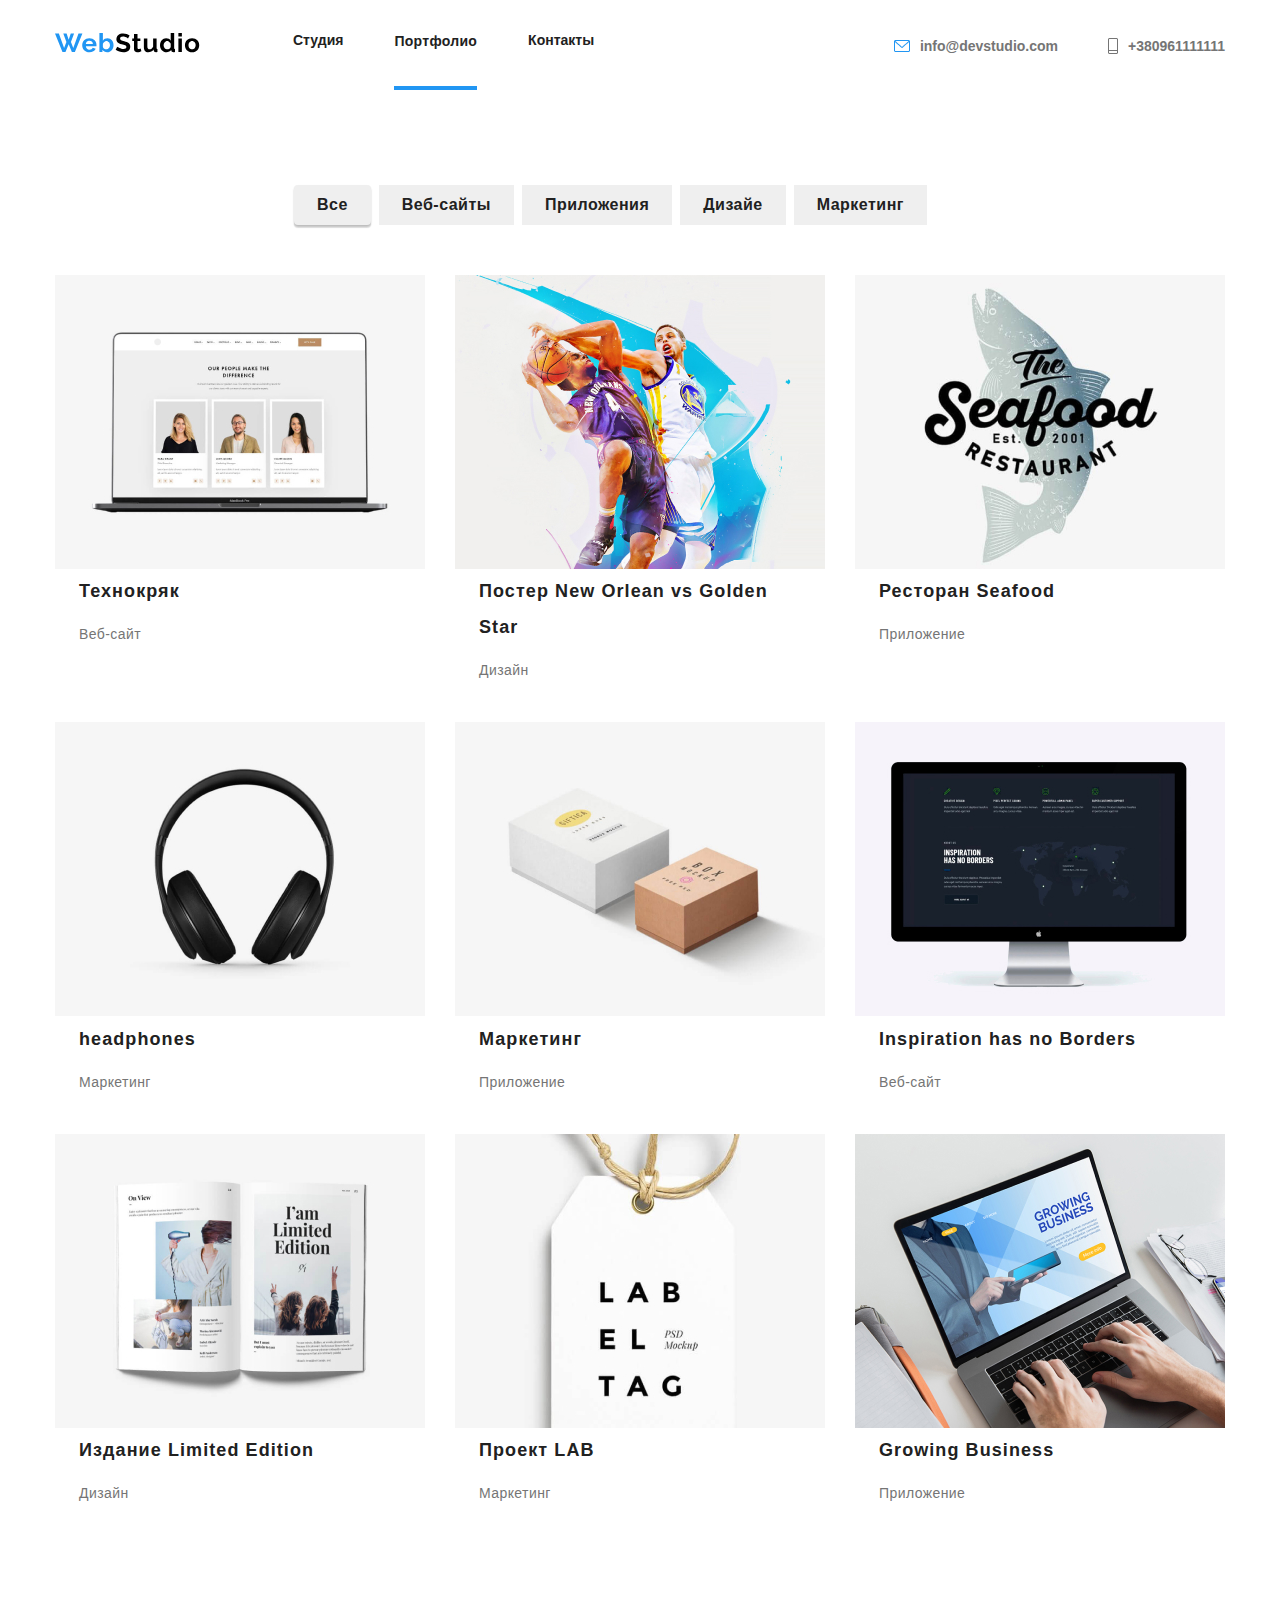
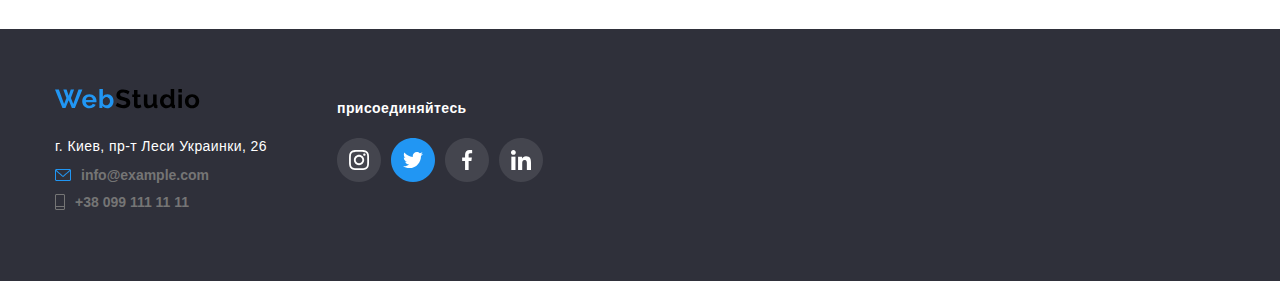
==== portfolio.html @ a7ce59f5 "work-1" ====
<!DOCTYPE html>
<html lang="en">
<head>
    <meta charset="UTF-8">
    <meta name="viewport" content="width=device-width, initial-scale=1.0">
    <title>Document</title>
    <link rel="stylesheet" href="./css/styles.css"/>
    <link rel="stylesheet" href="https://cdnjs.cloudflare.com/ajax/libs/modern-normalize/0.7.0/modern-normalize.min.css">
</head>
<body>
    <!--шапка-2-->
    <header>
        <div class="container  main-div">
        <nav class="nav-header">
            <a href="./index.html" class="logo">
                <img src="./images/logo.svg" alt="логотип" /></a>
            <ul class="site-nav">
                    <li class="iteam-header"><a class="link" href="">Студия</a></li>
                    <li class="iteam-header"><a class="link-active-styles" href="Портфолио">Портфолио</a></li>
                    <li class="iteam-header"><a class="link" href="">Контакты</a></li>
                </ul>
              
          </nav>
                <ul class="auth-nav">
                    <li class="iteam-header"><a class="link-mail" href="mailto:info@devstudio.com">info@devstudio.com</a></li>
                    <li class="iteam-header"><a class="link-tel" href="tel:+380961111111">+380961111111</a></li>
                </ul>  
            </div>  
    </header>
     <main>
         <section class="section-main">
            <div class="container">
             <!--Контент-->
             <ul class="section-auth">

               <li class="button-main"><button class="link-active-button"><a class="all" href="Все">Все</a></button></li>
               <li class="button-main"><button class="button"><a class="all" href="Веб-сайты">Веб-сайты</a></button></li>
               <li class="button-main"><button class="button"><a class="all" href="Приложения">Приложения</a></button></li>
               <li class="button-main"><button class="button"><a class="all" href="Дизайе">Дизайе</a></button></li>
               <li class="button-main"><button class="button"><a class="all" href="Маркетинг">Маркетинг</a></button></li>
                </ul>
            
          
             
             <!--контент2-->
              <ul class="images-conteiner">
                
                    
                    <li class="flex-element">
                        <div>
                     <a href="./images/technocryk.jpg"><img src="./images/technocryk.jpg" width="370" alt="технокряк"/></a>
                                    <h3 class="h-portofolio">Технокряк</h3>
                                <p class="link-title-por">Веб-сайт</p>
                    </div>           
                  </li>
                 

               
                  <li class="flex-element">
                    <div>
                      <a href="./images/sport.jpg"><img src="./images/sport.jpg" width="370" alt="спорт"/></a>
                    </div>
                         <div class="img-port">
                            <h3 class="star">Постер New Orlean vs Golden Star</h3>
                               <p class="link-title-por">Дизайн</p>
                    </div>
                  </li> 
                    
                   
                  <li class="flex-element">
                    <div>          
                      <a href="./images/fish.jpg"><img src="./images/fish.jpg" width="370" alt="рыба"/></a>
                             <h3 class="h-portofolio">Ресторан Seafood</h3>
                             <p class="link-title-por">Приложение</p>
                    </div>        
                   </li>
                   
                     
                    <li class="flex-element">  
                        <div>
                        <a href="./images/headphones.jpg"><img src="./images/headphones.jpg" width="370" alt="наушники"/></a>
                                 <h3 class="h-portofolio">headphones</h3>
                               <p class="link-title-por">Маркетинг</p>
                        </div>       
                    </li> 
                    <li class="flex-element"> 
                        <div>    
                      <a href="./images/box.jpg"><img src="./images/box.jpg" width="370" alt="коробка"/></a> 
                              <h3 class="h-portofolio">Маркетинг</h3>  
                              <p class="link-title-por">Приложение</p>
                              </div>  
                    </li>
                    
                    
                    <li class="flex-element">  
                        <div>        
                       <a href="./images/monitor.jpg"><img src="./images/monitor.jpg"   width="370" alt="монитор"/></a>
                                <h3 class="h-portofolio">Inspiration has no Borders</h3>  
                              <p class="link-title-por">Веб-сайт</p>
                              </div>
                    </li>
                  
                     
                    <li class="flex-element"> 
                        <div>                                
                      <img src="./images/books.jpg"  width="370" alt="книги"/> 
                               <h3 class="h-portofolio">Издание Limited Edition</h3>
                               <p class="link-title-por">Дизайн</p>
                         </div>
                     </li> 
                    
                     <li
                     class="flex-element">
                        <div>
                         <a href="./images/trinket.jpg"><img src="./images/trinket.jpg" width="370" alt="брелок"/></a>
                                    <h3 class="h-portofolio">Проект LAB</h3> 
                                      <p class="link-title-por">Маркетинг</p>
                         </div>
                     </li>
                    
                    
                     <li class="flex-element">
                        <div>
                         <a href="./images/nootbook.jpg"><img src="./images/nootbook.jpg" width="370" alt="ноутбук"/></a>
                                    <h3 class="h-portofolio">Growing Business</h3>
                                    <p class="link-title-por">Приложение</p>
                        </div>
                     </li> 
                  
                        
                       
                    
              </ul>
              </div>
         </section>
     </main>
     <!--конец-->
     <footer class="footer-contentc">
         <div class="container">
                <!-- <div class="addres"> -->
                <div class="fot-conteiner">
                    <div class="addres">
                        <a href="./portfolio.html" class="logotip">
                            <img src="./images/logo.svg" alt="логотип" /></a>
                                  
                         <address>
                             <ul class="footer-way">
                        <li class="ukr"><span class="siti">г. Киев, пр-т Леси Украинки, 26</span></li>
                        <li class="way"><a class="link-mail" href="mailto:info@example.com">info@example.com</a></li>
                        <li class="way"><a  class="link-tel" href="tel:+38-099-111-11-11">+38 099 111 11 11</a></li>
                        </ul>
                         </address>
                    </div>
                     <div class="join-icon">
                       <div><h3 class="join">присоединяйтесь </h3></div>
                        <ul class="fot-ul-icon">
                        <li class="fot-icon">
                            <a class="icon" href="" aria-label="ссылка на instagram">
                           <svg class="fot-svg-icon">
                               <use href="./images/svg/fottr/symbol-defs.svg#iconEllipse-5" ></use>
                           </svg>
                        </a>
                        
                            
                        </li>
                        <li class="fot-icon">
                            <a class="icon" href="" aria-label="ссылка на twitter">
                                <svg class="fot-svg-icon">
                                <use href="./images/svg/fottr/symbol-defs.svg#iconEllipse-8" ></use>
                            </svg>
                            </a>
    
                        </li>
                        <li class="fot-icon">
                            <a class="icon" href="" aria-label="ссылка на facebook">
                            <svg class="fot-svg-icon">
                                <use href="./images/svg/fottr/symbol-defs.svg#iconEllipse-6" ></use>
                            </svg>
                        </a>
                            </li>
                        <li class="fot-icon">
                            <a class="icon" href="" aria-label="ссылка на linkedin">
                                <svg class="fot-svg-icon">
                                    <use href="./images/svg/fottr/symbol-defs.svg#iconEllipse-7" ></use>
                                </svg>
                            </a>
                            </li>
                        </ul>
                    </div>
                </div>
            </div>
     </footer>
    </body>
</html>
---- css/styles.css ----
:root {
   --black:  #212121;
   --active: #2196F3;
   --gray: #757575;
   --white-1: rgba(255, 255, 255, 0.6);
   --white-2: #ffffff;
   --font-family: Roboto,serif;
   --secondary-bg-color:  #2F303A;
   --mainer-bg-color: #E5E5E5;
   --icons-bg-color:#F5F4FA;
}
ul {
    padding-left: 0;
    margin: 0;
} 
h3 {
    margin: 0;
}
body {
    margin: 0;
    color: var(--black);
} 
     /* .section-main {
         background-color: var(--mainer-bg-color)
     }  */
     .container {
        width: 1210px;
        padding-left: 20px;
        padding-right: 20px;
        margin-right: auto;
        margin-left: auto;
    

     } 
     .main-div { 
         display: flex;
         align-items: center;
     }
     .nav-header {
         align-items: center;
         display: flex;
     }
     .section-auth {
         margin-top: 94px;
         margin-bottom: 50px;
        list-style-type: none;
         margin-left: 239px;
         display: flex;
     }
     .section-auth .button-main:not(:last-child) {
        list-style-type: none;
         margin-right: 8px;
     }
     .site-nav { 
        list-style-type: none;
         margin-left: 93px;
        display: flex;
     }
     .site-nav .iteam-header:not(:last-child) {
        list-style-type: none;
        margin-right: 50px;
     }
     .auth-nav {
        list-style-type: none;
        display: flex;
        margin-left: auto;
     }
     .auth-nav .iteam-header+ .iteam-header {
        margin-left: 50px;
     }
     .images-conteiner {
        
        list-style-type: none;
         display: flex;
         flex-wrap: wrap;
         margin-bottom: 114px;
         
     } 
     .flex-element {
        width: calc((100% - 30px * 2) / 3);
        margin-right: 30px;
        margin-bottom: 30px;
        
     }
     .flex-element:nth-child(3n) {
        margin-right: 0;
     }
     .flex-element:nth-last-child(-n+3) {
         margin-bottom: 0;
     }

    
    
     
     .iteam-header .link-tel {
        display: inline-flex; 
        margin-top: 32px;
        margin-bottom: 32px;
        text-decoration: none;
        font-family: Roboto,sans-serif;
        font-style: normal;
        font-weight: 700;
        font-size: 14px;
        line-height: 16px; 
        color: var(--gray) 
     }
     
     .way .link-tel {
        display: inline-flex; 
        text-decoration: none;
        font-family: Roboto,sans-serif;
        font-style: normal;
        font-weight: 700;
        font-size: 14px;
        line-height: 16px; 
        color: var(--gray) 
     }
     .link-tel:hover {
        color: var(--active);
        text-decoration: underline;
     }
     .link-tel::before {
         display: block;
         margin-right: 10px;
         content: "";
         height: 16px;
         width: 10px;
         background-image: url(../images/Vector\ \(3\).png);
         background-size: contain;
         background-repeat: no-repeat;
        background-position: left;
     }


     .iteam-header .link-mail {
        display: inline-flex;
        margin-top: 32px;
        margin-bottom: 32px;
        align-items: center;
        text-decoration: none;
        font-family: Roboto,sans-serif;
        font-style: normal;
        font-weight: 600;
        font-size: 14px;
        line-height: 16px;
        color: var(--gray);
     }
     .way .link-mail {
        display: inline-flex;
        align-items: center;
        text-decoration: none;
        font-family: Roboto,sans-serif;
        font-style: normal;
        font-weight: 600;
        font-size: 14px;
        line-height: 16px;
        color: var(--gray);
     }
     .link-mail:hover {
         color: var(--active);
        text-decoration: underline;
     }
     .link-mail::before {
        display: block;
        margin-right: 10px;
         content: "";
         height: 12px;
         width: 16px;
         background-image: url(../images/mail.png);
         background-size: contain;
         background-repeat: no-repeat;
         background-position: left;
     }
     .iteam-header .link {
         margin-top: 32px;
         margin-bottom: 32px;
     }

     .link {
        display: block; 
        padding-bottom: 11px;
        
         text-decoration: none;
        font-family: Roboto,sans-serif;
        font-style: normal;
        font-weight: 700;
        font-size: 14px;
        line-height: 16px;
        color: var(--black);
     }
     .link-active:hover{
         color: var(--active);
     }
     .list {
         padding: 0;
         margin: 0;
         list-style: none;
     }

     .section-service {
         /* max-width: 1610px;  */
        height: 600px;
        margin-right: auto;
        margin-left: auto;
         text-align: center;
        background-color: var(--secondary-bg-color);
        background-image: linear-gradient(
        to right,
         rgba(47, 48, 58, 0.5),
         rgba(47, 48, 58, 0.4)), url(../images/new_photo.jpg);
          background-repeat: no-repeat;
        background-position: center;
        background-size: cover;
     }  
     .section-biss {
         padding-top: 30px;
     }
     h1 {
         padding-top: 200px;
        text-align: center;
        display: inline-block;
         margin-top: 0;
         margin-bottom: 40px;
         width: 696px;
        font-family: Roboto,sans-serif;
        font-style: normal;
        font-weight: 700;
        font-size: 44px;
        line-height: 1.3;        
        color: var(--white-2);
     }
     .link-active-styles {
        display: inline-block;
        border: 1px solid transparent; 
        border-radius: 6px;
         padding-top: 32px;
         padding-bottom: 11px;
         text-decoration: none;
         text-align: center;
         position: relative;

        font-family: Roboto,sans-serif;
        font-style: normal;
        font-weight: 700;
        font-size: 14px;
        line-height: 16px;
        letter-spacing: 0.02em;

         color: var(--black);
     }
     .link-active-styles:hover {
         text-decoration: underline;
         color: var(--active);
     }
     .link-active-styles::after {
        content: "";
        position: absolute;
        left: 0;
        bottom: -30px;
        width: 100%;
        height: 4px;
        background-color:  var(--active);
    }
     .link-active-service { 
         display: inline-block;        
         padding: 10px 32px;
         text-decoration: none;
         border: 1px solid transparent;
         min-width: 136px;
         width: 200px;

        font-family: Roboto,sans-serif;
        font-style: normal;
        font-weight: 700;
        font-size: 16px;
        line-height: 1.8;

        background: var(--active);
        box-shadow: 0px 4px 4px rgba(0, 0, 0, 0.15);
        border-radius: 4px;
        color: var(--white-2);

     }
     .link-active-service:hover {
         text-decoration: underline;
         color: black;

     }
     .feature-list {
        display: flex;
         flex-wrap: wrap;
        list-style-type: none;
     }
     .feature-list .iteam {
        width: 270px;
        margin-right: 30px;
     }
     .feature-list .iteam:last-child {
         margin: 0;
     }   
     
     .feature-list .link-title {
        width: 270px;
        height: 75px;
        left: 215px;
        top: 800px;
        padding-top: 10px;
        
     }
     .all {
         text-decoration: none;
         color: var(--black);
     }
     .all:hover {
         color: var(--white-2)
     }
     
     .link-active-button {
         display: inline-block;
         padding: 6px 22px;
         border: 1px solid transparent;
         min-width: 73px;

        font-family: Roboto,sans-serif;
        font-style: normal;
        font-weight: 700;
        font-size: 16px;
        line-height: 26px;
        text-align: center;
        color: var(--black);

         letter-spacing: 0.03em;
        
         box-shadow: 0px 3px 1px rgba(0, 0, 0, 0.1), 0px 1px 2px rgba(0, 0, 0, 0.08), 0px 2px 2px rgba(0, 0, 0, 0.12);
         border-radius: 4px;
     }
     .link-active-button:hover {
         background-color: var(--active);
     }
     .button {
         display: inline-block;
         padding: 6px 22px;
         border: 1px solid transparent;

        font-family: Roboto,sans-serif;
        font-style: normal;
        font-weight: 700;

        font-size: 16px;
        line-height: 1.6;
        text-align: center;
        letter-spacing: 0.03em;
        color: var(--black);
     } 
     .button:hover {
        background-color: var(--active);
     }
     .link-title {
         /* margin-bottom: 20px; */
         /* margin-left: 24px; */
         width: 100%;
         height: 19px;
        font-family: Roboto,sans-serif;
        font-style: 400;
        font-weight: 400;
        font-size: 14px;
        line-height: 1.7;
        letter-spacing: 0.03em;
        color: var(--gray);
     }
     .link-title-por {
        width: 100%;
        height: 19px;
        padding-left: 24px;
       font-family: Roboto,sans-serif;
       font-style: 400;
       font-weight: 400;
       font-size: 14px;
       line-height: 1.7;
       letter-spacing: 0.03em;
       color: var(--gray);
     }
     h2 { 
         
         text-align: center;
         margin-top: 94px;
         margin-bottom: 40px;

        font-family: Roboto,sans-serif;
        font-style: 400;
        font-weight: 700;
        font-size: 36px;
        line-height: 42px;
        
        letter-spacing: 0.03em;
         color: var(--black);
     }
     .engaged-section {
        list-style-type: none;
        display: flex;
       
     }
     .iteam-section {
         margin-right: 30px;
        width: calc((100%-30px*2) / 3);
        

     }
     .iteam-section:nth-child(4n) {
        margin-right: 0;
    }
    .team-section {
        flex-wrap: wrap;
        list-style-type: none;
        display: flex;
        
    }
    .img-team {
      
        width: calc((100%-60) / 4);
    }
    .img-team-item {
        background: #FFFFFF;

        width: 270px;
        height: 428px;
        box-shadow: 0px 1px 3px rgba(0, 0, 0, 0.12), 0px 1px 1px rgba(0, 0, 0, 0.14), 0px 2px 1px rgba(0, 0, 0, 0.2);
        border-radius: 0px 0px 4px 4px;
    }
   
    .iteam-section .img-team:not(:last-child) {
        margin-right: 0;
    }

     .iteam {
         padding-top: 50px;
         padding-bottom: 94px;
     }
    .iteam-ul {
        
        list-style-type: none;
        display: flex;
    }
    .itram-li:not(:last-child) {
        margin-right: 30px;
    }
    .iteam-icon {
        margin-top: 94px;
        margin-bottom: 30px;
        display: flex;
        justify-content: center;
        align-items: center;  
        width: 270px;
        height: 120px; 
        background: var(--icons-bg-color);
        border-radius: 4px; 
    }
    .svg-iteam {
        width: 65px;
        height: 70px;
    }
    
    .link-title-desinger {
       
       margin-top: 30px;
       margin-left: 68px;
       margin-right: 68px;
        margin-bottom: 10px;

        font-family: Roboto,sans-serif;
        font-style: normal;
        font-weight: 500;
        font-size: 16px;
        line-height: 19px;
       
        letter-spacing: 0.03em;
        color: var(--black);
    }
    .link-title-product {
        width: 151px;
        height: 19px;
 
          
          margin-top: 30px;
          margin-left: 60px;
          margin-right: 59px;
          

        font-family: Roboto,sans-serif;
        font-style: normal;
        font-weight: 700;
        font-size: 16px;
        line-height: 19px;
        text-align: center;
        color: var(--black)
    }
    .link-title-marketing {
        width: 137px;
         height: 19px;
         left: 882px;
         top: 1925px;
         margin-top: 30px;
         margin-left: 66px;
          margin-right: 67px;
          margin-bottom: 10px;
        font-family: Roboto,sans-serif;
        font-style: normal;
        font-weight: 500;
        font-size: 16px;
        line-height: 19px;
        text-align: center;
        letter-spacing: 0.03em;
        color: var(--black);
    }
    .link-title-developer {
        width: 109px;
       height: 19px;
        left: 596px;
         top: 1925px;
         margin-top: 30px;
         margin-left: 81px;
          margin-right: 80px;
          margin-bottom: 10px;
        font-family: Roboto,sans-serif;
        font-style: normal;
        font-weight: 500;
        font-size: 16px;
        line-height: 19px;
        text-align: center;
        letter-spacing: 0.03em;
        color: var(--black);
    }
   h3 { 
    width: 322px;
    font-family: Roboto,sans-serif;
    font-weight: 700;;
    font-size: 18px;
    line-height: 2;
    letter-spacing: 0.06em;
    color: var(--black);
   }
   .h-portofolio {
    width: 322px;
    padding-left: 24px;
    font-family: Roboto,sans-serif;
    font-weight: 700;;
    font-size: 18px;
    line-height: 2;
    letter-spacing: 0.06em;
    color: var(--black);

   }
   .star {
    width: 322px;
    padding-left: 24px;
   
    font-family: Roboto,sans-serif;
    font-style: normal;
    font-weight: 700;
    font-size: 18px;
    line-height: 36px;
    letter-spacing: 0.06em;
   }
   .img-port {
    background: #FFFFFF;

    border-radius: 0px 0px 4px 4px;

   }
   .img-team .link-title-mark {
       margin-left: 97px;
       margin-right: 97px;
     
       color: var(--gray);

   }
   .img-team .link-title-fron {
       margin-left: 62px;
       margin-right: 61px;
      
       width: 147px;
       height: 19px;
       
       color: var(--gray);
   }
   .team-ul {
    margin-left: 32px;
   margin-bottom: 30px;
       display: flex;
       list-style-type: none;

   }
   .team-li:not(:last-child) {
       margin-right: 10px;

   }
   .team-social {
    display: flex;
    justify-content: center;
    align-items: center;
    border: none;
    width: 44px;
    height: 44px;
    border-radius: 50%;
    
    color: var(--gray);
   }
   .team-social:hover {
       background-color: var(--active);
   }
   .svg-social {
       width: 20px;
       height: 20px;
       fill: currentColor;
   }
   .svg-social:hover {
     fill: var(--white-2);
       
   }
  
   .link-title-des {
    margin-left: 70px;
    margin-right: 70px;
    width: 130px;
   height: 19px;
   left: 285px;
   top: 1954px;
   color: var(--gray);
   }.link-title-ui {
    margin-left: 92px;
    margin-right: 91px;
   
    width: 87px;

    color: var(--gray);

   }
   .clients {
    font-family: Roboto,sans-serif;
    font-style: 400;
    font-weight: 700;
    font-size: 36px;
    line-height: 1.1px;
    text-align: center;
    letter-spacing: 0.03em;
   }
   .ul-icon {
       display: flex;
       list-style-type: none;
   }

   .company-iteam-icon {  
    margin-bottom: 94px;
    margin-top: 50px;

   }
    .company-iteam-icon:not(:last-child){
        margin-right: 30px;
    }

   .icon-company {
    display: flex;
    justify-content: center;
    align-items: center;
    width: 170px;
    height: 90px;
    border: 1px solid #AFB1B8;
    border-radius: 4px;
    background-color: var(--white-2); 

   }
   .svg-icon {
       width: 44px;
       height: 49px;
   }
   .icon-company-active {
    display: flex;
    justify-content: center;
    align-items: center;
    width: 170px;
    height: 90px;
    border: 1px solid var(--active);
    border-radius: 4px;
    background-color: var(--white-2); 

   }
   .icon-company-active:hover {
      fill: var(--mainer-bg-color);
   } 
   .svg-icon-active {
       width: 80px;
       height: 42px;

   }

   .section-contentc { 
       padding-top: 94px;
       padding-bottom: 94px;
       background-color:  #F5F4FA;
   }
   .footer-contentc {

        height: 252px;  
       background-color: var(--secondary-bg-color)
   }
   .fot-conteiner {
       display: flex;
       

   }
   .addres {
       margin-top: 60px;
   }
   .logotip {
       display: inline-block;
   }
   .footer-way {
    list-style-type: none;  
   }
   .way {
       padding-top: 9px;
   }
   .join-icon {
    display: inline-flex;
    flex-direction: column;
    margin-left: 70px;
    margin-top: 70px;
   
   }
   .join {
      
         display: inline-block; 
        
        font-family: Roboto,sans-serif;
        font-style: normal;
        font-weight: 700;
        font-size: 14px;
        line-height: 1.1;
        letter-spacing: 0.03em; 
       color: var(--white-2);
   }
   .fot-ul-icon {
    list-style-type: none;
       display: flex;
       margin-top: 20px;
   }
   .fot-icon:not(:last-child) {
       margin-right: 10px;
   }
   .icon { 
    justify-content: center;
    align-items: center;

   }

   .fot-svg-icon {
    width: 44px;
    height: 44px;
   
   }
     
    /* .fot-svg svg {
       width: 44px;
       height: 44px;
       fill:  var(--white-2);

   }  */

   .siti {
    font-family: Roboto,sans-serif;
    font-style: normal;
    font-weight: 700px;
    font-size: 14px;
    line-height: 24px;
   
    
    letter-spacing: 0.03em;
       display: inline-block;
      padding-top: 20px;
       color: var(--white-2);
   }
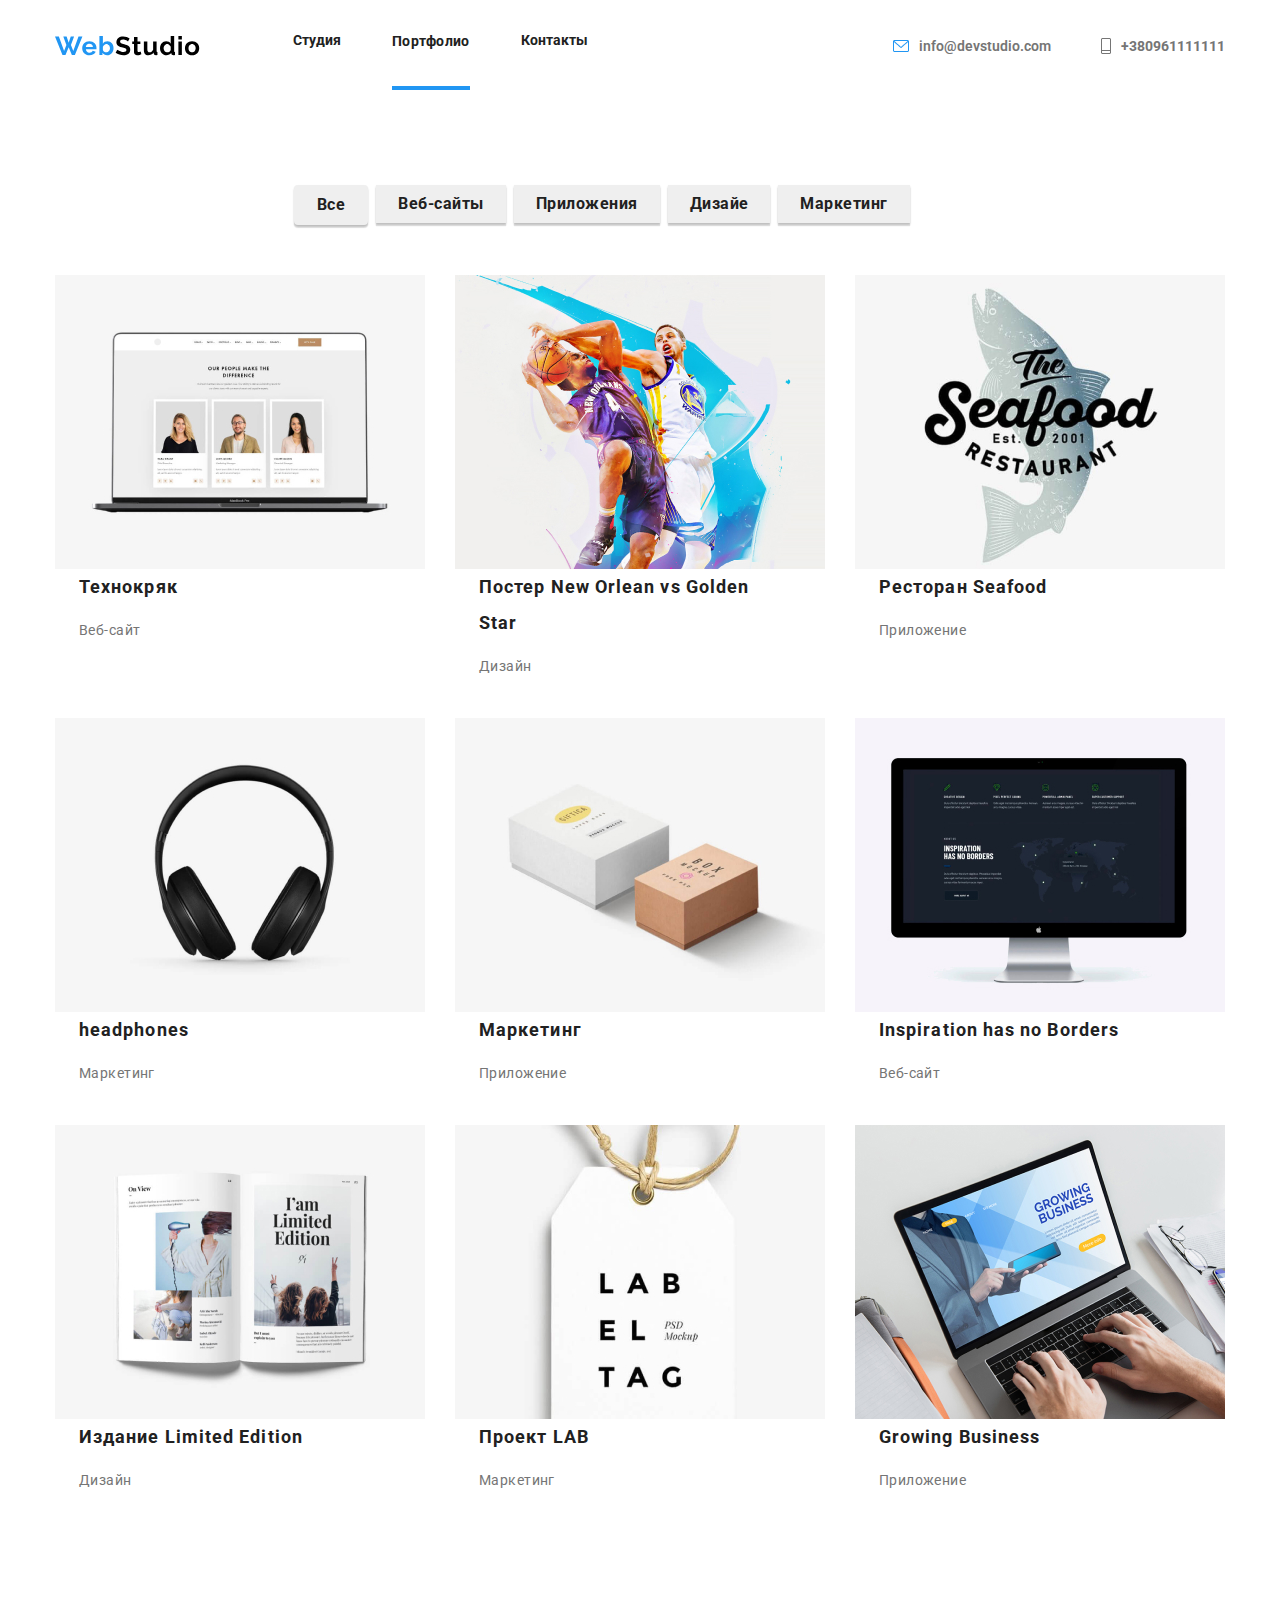
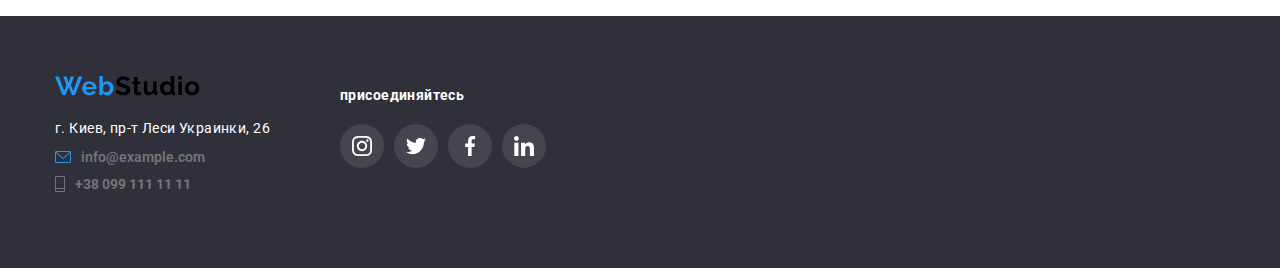
==== commit 2279327a: "WorksH" ====
--- a/portfolio.html
+++ b/portfolio.html
@@ -4,6 +4,10 @@
     <meta charset="UTF-8">
     <meta name="viewport" content="width=device-width, initial-scale=1.0">
     <title>Document</title>
+    <link
+      href="https://fonts.googleapis.com/css2?family=Raleway:wght@700&family=Roboto:wght@400;500;700;900&display=fallback"
+      rel="stylesheet"
+    />
     <link rel="stylesheet" href="./css/styles.css"/>
     <link rel="stylesheet" href="https://cdnjs.cloudflare.com/ajax/libs/modern-normalize/0.7.0/modern-normalize.min.css">
 </head>
@@ -153,11 +157,11 @@
                     </div>
                      <div class="join-icon">
                        <div><h3 class="join">присоединяйтесь </h3></div>
-                        <ul class="fot-ul-icon">
+                       <ul class="fot-ul-icon">
                         <li class="fot-icon">
                             <a class="icon" href="" aria-label="ссылка на instagram">
                            <svg class="fot-svg-icon">
-                               <use href="./images/svg/fottr/symbol-defs.svg#iconEllipse-5" ></use>
+                               <use href="./images/svg/imgO/symbol-defs.svg#iconinstagram" ></use>
                            </svg>
                         </a>
                         
@@ -166,7 +170,7 @@
                         <li class="fot-icon">
                             <a class="icon" href="" aria-label="ссылка на twitter">
                                 <svg class="fot-svg-icon">
-                                <use href="./images/svg/fottr/symbol-defs.svg#iconEllipse-8" ></use>
+                                <use href="./images/svg/imgO/symbol-defs.svg#icontwitter" ></use>
                             </svg>
                             </a>
     
@@ -174,14 +178,14 @@
                         <li class="fot-icon">
                             <a class="icon" href="" aria-label="ссылка на facebook">
                             <svg class="fot-svg-icon">
-                                <use href="./images/svg/fottr/symbol-defs.svg#iconEllipse-6" ></use>
+                                <use href="./images/svg/imgO/symbol-defs.svg#iconfacebook" ></use>
                             </svg>
                         </a>
                             </li>
                         <li class="fot-icon">
                             <a class="icon" href="" aria-label="ссылка на linkedin">
                                 <svg class="fot-svg-icon">
-                                    <use href="./images/svg/fottr/symbol-defs.svg#iconEllipse-7" ></use>
+                                    <use href="./images/svg/imgO/symbol-defs.svg#iconlinkedin" ></use>
                                 </svg>
                             </a>
                             </li>
--- a/css/styles.css
+++ b/css/styles.css
@@ -4,10 +4,11 @@
    --gray: #757575;
    --white-1: rgba(255, 255, 255, 0.6);
    --white-2: #ffffff;
-   --font-family: Roboto,serif;
+   --font-family: Roboto,sans-serif;
    --secondary-bg-color:  #2F303A;
    --mainer-bg-color: #E5E5E5;
    --icons-bg-color:#F5F4FA;
+   --icons-bg-company :#AFB1B8;
 }
 ul {
     padding-left: 0;
@@ -32,6 +33,25 @@
     
 
      } 
+     .logo {
+        text-decoration: none;
+        font-family: Raleway,sans-serif;
+        font-style: normal;
+        font-weight: 700;
+        font-size: 26px;
+        line-height: 1.19;
+        color: var(--active);
+    }
+    .logotip {
+        text-decoration: none;
+        font-family: Raleway,sans-serif;
+        font-style: normal;
+        font-weight: 700;
+        font-size: 26px;
+        line-height: 1.19;
+        color: var(--black);
+    }
+    
      .main-div { 
          display: flex;
          align-items: center;
@@ -187,6 +207,10 @@
         font-size: 14px;
         line-height: 16px;
         color: var(--black);
+     }
+     .site-nav .link:hover {
+        
+         color: var(--active);
      }
      .link-active:hover{
          color: var(--active);
@@ -312,7 +336,8 @@
          color: var(--black);
      }
      .all:hover {
-         color: var(--white-2)
+         color: var(--white-2);
+         background-color: var(--active);
      }
      
      .link-active-button {
@@ -320,6 +345,7 @@
          padding: 6px 22px;
          border: 1px solid transparent;
          min-width: 73px;
+         text-decoration: none;
 
         font-family: Roboto,sans-serif;
         font-style: normal;
@@ -327,6 +353,7 @@
         font-size: 16px;
         line-height: 26px;
         text-align: center;
+
         color: var(--black);
 
          letter-spacing: 0.03em;
@@ -336,12 +363,16 @@
      }
      .link-active-button:hover {
          background-color: var(--active);
+         color: var(--white-2);
      }
      .button {
          display: inline-block;
          padding: 6px 22px;
-         border: 1px solid transparent;
-
+         border-radius: 1px solid transparent;
+         box-shadow: 0px 3px 1px rgba(0, 0, 0, 0.1), 0px 1px 2px rgba(0, 0, 0, 0.08), 0px 2px 2px rgba(0, 0, 0, 0.12);
+         text-decoration: none;
+         border: 4px;
+         
         font-family: Roboto,sans-serif;
         font-style: normal;
         font-weight: 700;
@@ -351,9 +382,11 @@
         text-align: center;
         letter-spacing: 0.03em;
         color: var(--black);
+        
      } 
      .button:hover {
         background-color: var(--active);
+        color: (--white-2);
      }
      .link-title {
          /* margin-bottom: 20px; */
@@ -400,13 +433,13 @@
         display: flex;
        
      }
-     .iteam-section {
+     .iteam-hero {
          margin-right: 30px;
         width: calc((100%-30px*2) / 3);
         
 
      }
-     .iteam-section:nth-child(4n) {
+     .iteam-hero:nth-child(4n) {
         margin-right: 0;
     }
     .team-section {
@@ -414,6 +447,41 @@
         list-style-type: none;
         display: flex;
         
+    }
+    .engaged-section .engaged-section:nth-last-child(-n + 3) {
+        margin-bottom: 0;
+    }
+    .engaged-section {
+        position: relative;
+    }
+    img {
+        display:block;
+        max-width: 370px;
+        height: auto;
+       
+    }
+ 
+    .img-section-hero {
+        position: absolute;
+        height: 70px;
+        width: 370px;
+        bottom: 0;
+
+         padding-top: 27px; 
+         padding-bottom: 27px; 
+     
+
+        background-color: rgba(47, 48, 58, 0.8);;
+        font-family: Roboto;
+        font-style: normal;
+        font-weight: 700;
+        font-size: 14px;
+        line-height: 1.14;
+        text-align: center;
+        letter-spacing: 0.03em;
+        text-transform: uppercase;
+
+        color: var(--white-2);
     }
     .img-team {
       
@@ -477,50 +545,48 @@
         color: var(--black);
     }
     .link-title-product {
-        width: 151px;
-        height: 19px;
- 
-          
-          margin-top: 30px;
-          margin-left: 60px;
-          margin-right: 59px;
-          
-
-        font-family: Roboto,sans-serif;
-        font-style: normal;
-        font-weight: 700;
+        padding-right: 81px;
+        margin-top: 30px;
+        text-align: center;
+        font-weight: 500;
+        font-size: 16px;
+        line-height: 1.19;
+        letter-spacing: 0.03em;
+        font-family: Roboto,sans-serif;
+        font-style: normal;
+        font-weight: 500;
         font-size: 16px;
         line-height: 19px;
         text-align: center;
-        color: var(--black)
+        letter-spacing: 0.03em;
+        color: var(--black);
     }
     .link-title-marketing {
-        width: 137px;
-         height: 19px;
-         left: 882px;
-         top: 1925px;
-         margin-top: 30px;
-         margin-left: 66px;
-          margin-right: 67px;
-          margin-bottom: 10px;
-        font-family: Roboto,sans-serif;
-        font-style: normal;
+        padding-right: 81px;
+        margin-top: 30px;
+        text-align: center;
         font-weight: 500;
         font-size: 16px;
+        line-height: 1.19;
+        letter-spacing: 0.03em;
+        font-family: Roboto,sans-serif;
+        font-style: normal;
+        font-weight: 500;
+        font-size: 16px;
         line-height: 19px;
         text-align: center;
         letter-spacing: 0.03em;
         color: var(--black);
     }
     .link-title-developer {
-        width: 109px;
-       height: 19px;
-        left: 596px;
-         top: 1925px;
-         margin-top: 30px;
-         margin-left: 81px;
-          margin-right: 80px;
-          margin-bottom: 10px;
+      
+        padding-right: 81px;
+        margin-top: 30px;
+        text-align: center;
+        font-weight: 500;
+        font-size: 16px;
+        line-height: 1.19;
+        letter-spacing: 0.03em;
         font-family: Roboto,sans-serif;
         font-style: normal;
         font-weight: 500;
@@ -575,11 +641,13 @@
 
    }
    .img-team .link-title-fron {
-       margin-left: 62px;
-       margin-right: 61px;
-      
-       width: 147px;
-       height: 19px;
+    margin-top: 10px;
+    margin-bottom: 16px;
+    text-align: center;
+    font-weight: 400;
+    font-size: 16px;
+    line-height: 1.19;
+    letter-spacing: 0.03em;
        
        color: var(--gray);
    }
@@ -619,14 +687,16 @@
    }
   
    .link-title-des {
-    margin-left: 70px;
-    margin-right: 70px;
-    width: 130px;
-   height: 19px;
-   left: 285px;
-   top: 1954px;
+    margin-top: 10px;
+    margin-bottom: 16px;
+    text-align: center;
+    font-weight: 400;
+    font-size: 16px;
+    line-height: 1.19;
+    letter-spacing: 0.03em;
    color: var(--gray);
-   }.link-title-ui {
+   }
+   .link-title-ui {
     margin-left: 92px;
     margin-right: 91px;
    
@@ -664,14 +734,22 @@
     align-items: center;
     width: 170px;
     height: 90px;
-    border: 1px solid #AFB1B8;
+    border: 1px solid var(--icons-bg-company);
     border-radius: 4px;
     background-color: var(--white-2); 
 
    }
+   .icon-company:hover {
+    border: 1px solid var(--active);
+    fill: var(--active);
+   }
    .svg-icon {
+       fill: var(--icons-bg-company);
        width: 44px;
        height: 49px;
+   }
+   .svg-icon:hover {
+    fill: var(--active);
    }
    .icon-company-active {
     display: flex;
@@ -679,20 +757,24 @@
     align-items: center;
     width: 170px;
     height: 90px;
-    border: 1px solid var(--active);
+    border: 1px solid var(--icons-bg-company);
     border-radius: 4px;
     background-color: var(--white-2); 
 
    }
    .icon-company-active:hover {
-      fill: var(--mainer-bg-color);
+    border: 1px solid var(--active);
+      fill: var(--active);
    } 
    .svg-icon-active {
+      fill: var(--icons-bg-company);
        width: 80px;
        height: 42px;
 
    }
-
+   .svg-icon-active:hover {
+       fill: var(--active);
+   }
    .section-contentc { 
        padding-top: 94px;
        padding-bottom: 94px;
@@ -711,7 +793,7 @@
    .addres {
        margin-top: 60px;
    }
-   .logotip {
+   .logotip-fot {
        display: inline-block;
    }
    .footer-way {
@@ -748,23 +830,27 @@
        margin-right: 10px;
    }
    .icon { 
+    display: flex;
     justify-content: center;
     align-items: center;
-
-   }
-
-   .fot-svg-icon {
+    border: none;
     width: 44px;
     height: 44px;
+    border-radius: 50%;
+
+    background: rgba(255, 255, 255, 0.1);
+    color: var(--white-2);
+   }
+   .icon:hover {
+       background-color: var(--active);
+   }
+   .fot-svg-icon {
+    width: 20px;
+    height: 20px;
+    fill: currentColor;
    
    }
      
-    /* .fot-svg svg {
-       width: 44px;
-       height: 44px;
-       fill:  var(--white-2);
-
-   }  */
 
    .siti {
     font-family: Roboto,sans-serif;
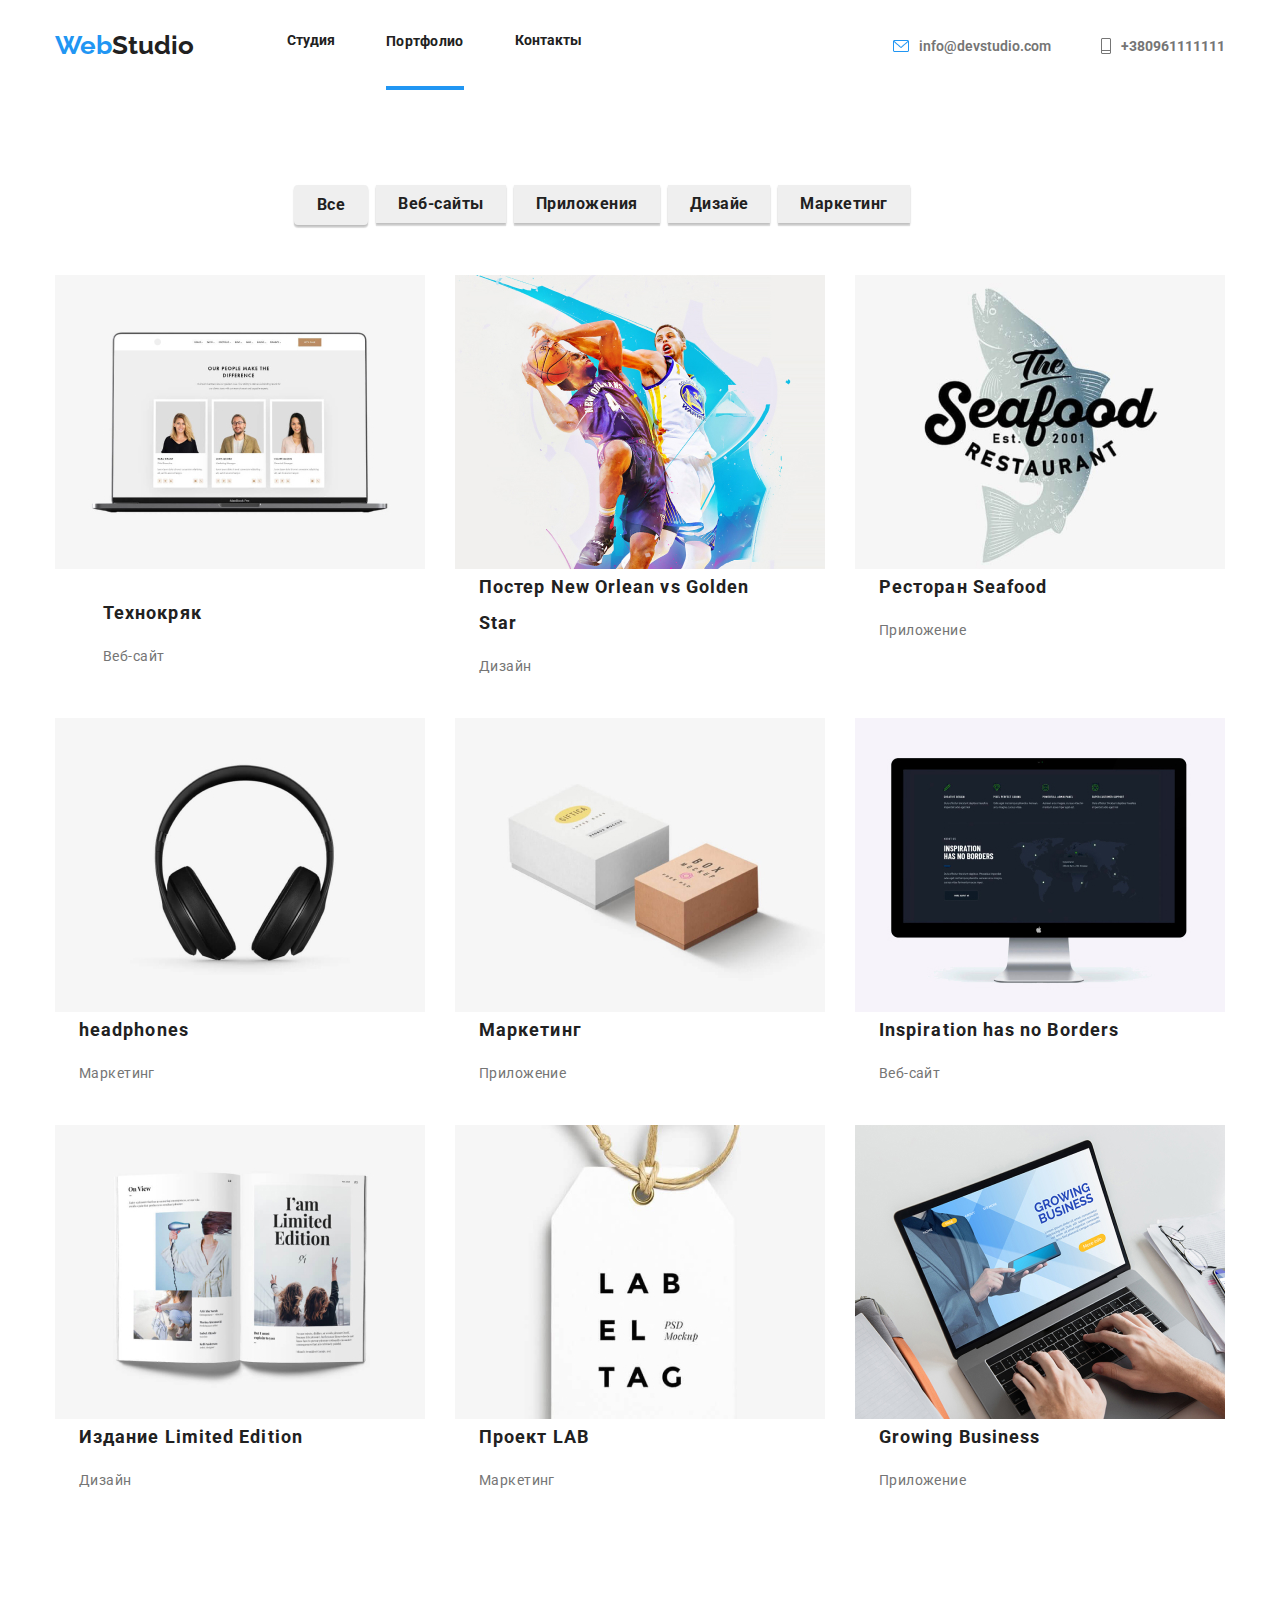
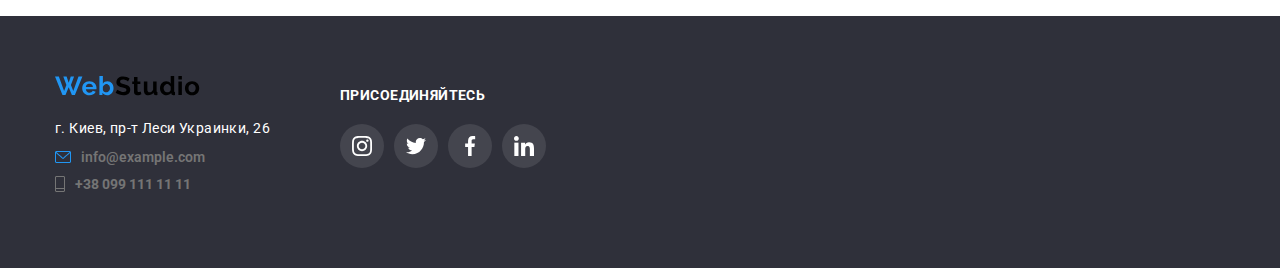
==== commit 68d9f754: "WorksH-02" ====
--- a/portfolio.html
+++ b/portfolio.html
@@ -16,11 +16,10 @@
     <header>
         <div class="container  main-div">
         <nav class="nav-header">
-            <a href="./index.html" class="logo">
-                <img src="./images/logo.svg" alt="логотип" /></a>
+            <span class="logo">Web</span><span  class="logotip">Studio</span>
             <ul class="site-nav">
-                    <li class="iteam-header"><a class="link" href="">Студия</a></li>
-                    <li class="iteam-header"><a class="link-active-styles" href="Портфолио">Портфолио</a></li>
+                    <li class="iteam-header"><a class="link" href="./index.html">Студия</a></li>
+                    <li class="iteam-header"><a class="link-active-styles" href="">Портфолио</a></li>
                     <li class="iteam-header"><a class="link" href="">Контакты</a></li>
                 </ul>
               
@@ -51,11 +50,20 @@
                 
                     
                     <li class="flex-element">
-                        <div>
+                        <div class="box">
                      <a href="./images/technocryk.jpg"><img src="./images/technocryk.jpg" width="370" alt="технокряк"/></a>
+                     
+                        <div class="overlay">
+                            <p>Технокряк это современная площадка распространения коронавируса. 
+                               Компании используют эту платформу для цифрового шпионажа и атак 
+                               на защищённые сервера конкурентов.</p>
+                        </div>
+                    </div> 
+                        <div class="title-portgolio">
                                     <h3 class="h-portofolio">Технокряк</h3>
                                 <p class="link-title-por">Веб-сайт</p>
-                    </div>           
+                                </div>
+                              
                   </li>
                  
 
--- a/css/styles.css
+++ b/css/styles.css
@@ -9,6 +9,10 @@
    --mainer-bg-color: #E5E5E5;
    --icons-bg-color:#F5F4FA;
    --icons-bg-company :#AFB1B8;
+   --bg-modal: rgba(0, 0, 0, 0.2);
+}
+.img-section-hero {
+margin: 0;
 }
 ul {
     padding-left: 0;
@@ -137,7 +141,7 @@
      }
      .link-tel:hover {
         color: var(--active);
-        text-decoration: underline;
+        
      }
      .link-tel::before {
          display: block;
@@ -178,7 +182,7 @@
      }
      .link-mail:hover {
          color: var(--active);
-        text-decoration: underline;
+       
      }
      .link-mail::before {
         display: block;
@@ -305,10 +309,54 @@
         color: var(--white-2);
 
      }
-     .link-active-service:hover {
-         text-decoration: underline;
-         color: black;
-
+     .backdrop {
+         position: fixed;
+         top: 0;
+         left: 0;
+         width: 100%;
+         height: 100%;
+         background-color: var(--bg-modal);
+
+         opacity: 1;
+         visibility: visible;
+         transition: opasity 250ms cubic-bezier(0.4, 0, 0.2, 1), visibility 250ms cubic-bezier(0.4, 0, 0.2, 1);
+     }
+     .backdrop.is-hidden {
+        visibility: hidden;
+         opacity: 0;
+         pointer-events: none;
+     }
+     .modal {
+         position: absolute;
+         top: 50%;
+         left: 50%;
+         transform: translate(-50%, -50%);
+
+         min-width: 528px;
+         min-height: 581px;
+
+         background-color: var(--white-2);
+     }
+     .modal-close {
+          position: absolute;
+         top: 1%;
+         left: 94%;
+         
+       padding: 6px;
+
+         width: 30px;
+         height: 30px;
+
+         background:var(--white-2);
+         border: 1px solid rgba(0, 0, 0, 0.1);
+         box-shadow: 0px 1px 3px rgba(0, 0, 0, 0.12), 0px 1px 1px rgba(0, 0, 0, 0.14), 0px 2px 1px rgba(0, 0, 0, 0.2);
+         border-radius: 100%;
+       
+     }
+     .svg-close {
+        
+         width: 18px;
+         height: 18px;
      }
      .feature-list {
         display: flex;
@@ -605,6 +653,10 @@
     letter-spacing: 0.06em;
     color: var(--black);
    }
+   .title-portgolio {
+       margin-left: 24px;
+       margin-top: 20px;
+   }
    .h-portofolio {
     width: 322px;
     padding-left: 24px;
@@ -615,6 +667,52 @@
     letter-spacing: 0.06em;
     color: var(--black);
 
+   }
+   .box {
+       position: relative;
+       overflow: hidden;
+       width: 370px;
+       height: 300px;
+       margin-left: auto;
+       margin-right: auto;
+   }
+   .box:hover .overlay {
+    transform: translateY(0);
+    box-shadow: 0px 1px 1px rgba(0, 0, 0, 0.12), 
+    0px 4px 4px rgba(0, 0, 0, 0.06), 
+    1px 4px 6px rgba(0, 0, 0, 0.16);
+   
+   }
+   .overlay {
+    position: absolute;
+    top: 0;
+    left: 0;
+    width: 100%;
+    height: 100%;
+    background-color: var(--active);
+  
+    transform: translateY(100%);
+    transition: transform 250ms ease;
+   }
+   .overlay > p {
+    width: 370px;
+    height: 294px;
+
+    font-family: Roboto,sans-serif;
+    font-style: normal;
+    font-weight: 500;
+    font-size: 18px;
+    line-height: 28px;
+    letter-spacing: 0.03em;
+
+    color: var(--white-2);
+    
+    padding-left: 24px;
+    padding-right: 24px;
+    padding-top: 63px;
+    padding-bottom: 63px;
+    margin: 0;
+   
    }
    .star {
     width: 322px;
@@ -819,7 +917,10 @@
         font-size: 14px;
         line-height: 1.1;
         letter-spacing: 0.03em; 
+        text-transform: uppercase;
+
        color: var(--white-2);
+       
    }
    .fot-ul-icon {
     list-style-type: none;
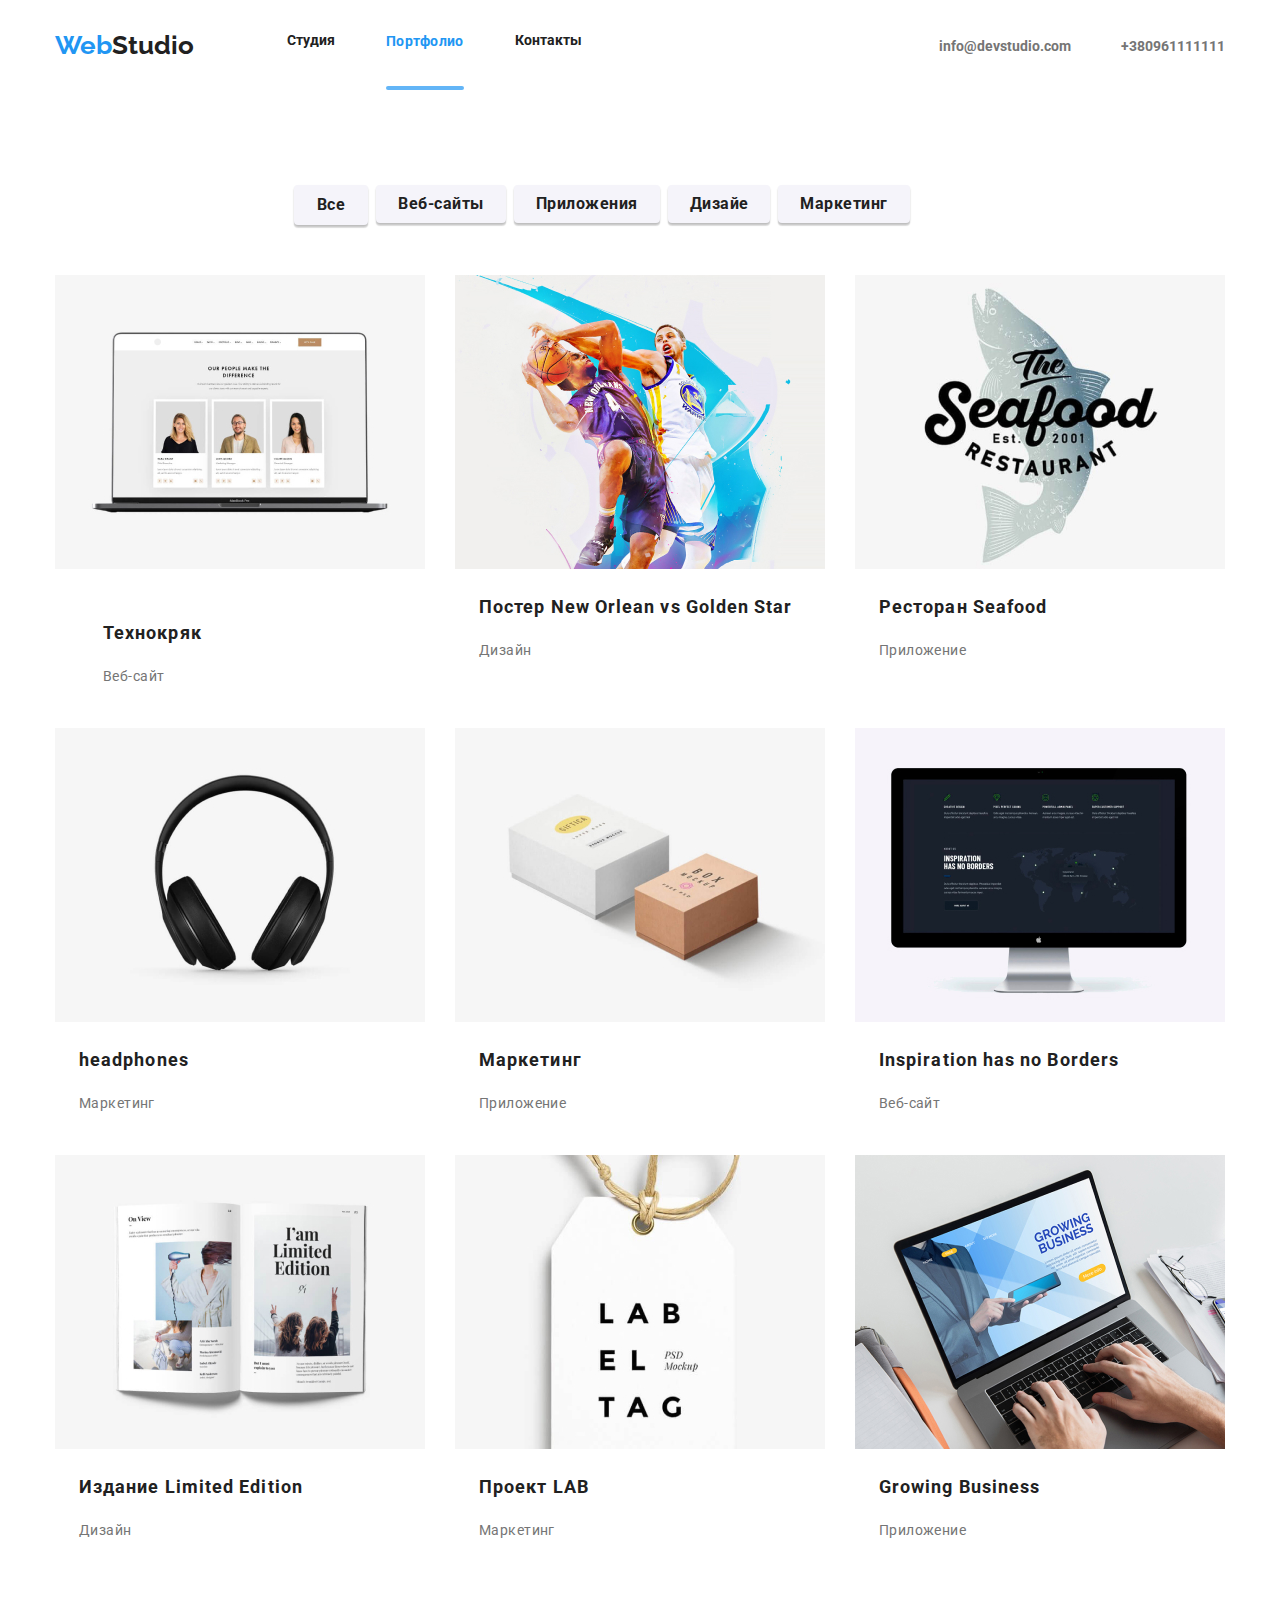
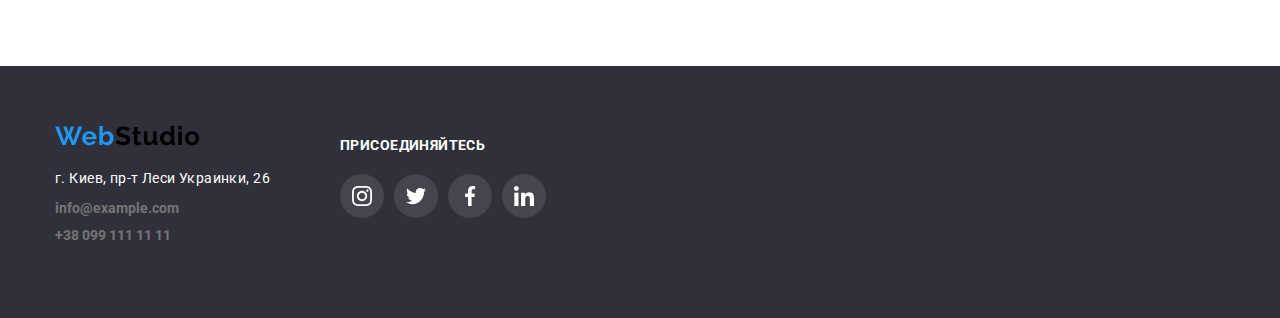
==== commit 389b2306: "res-work" ====
--- a/portfolio.html
+++ b/portfolio.html
@@ -19,7 +19,7 @@
             <span class="logo">Web</span><span  class="logotip">Studio</span>
             <ul class="site-nav">
                     <li class="iteam-header"><a class="link" href="./index.html">Студия</a></li>
-                    <li class="iteam-header"><a class="link-active-styles" href="">Портфолио</a></li>
+                    <li class="iteam-header"><a class="link-active-styles  current " href="">Портфолио</a></li>
                     <li class="iteam-header"><a class="link" href="">Контакты</a></li>
                 </ul>
               
@@ -36,11 +36,11 @@
              <!--Контент-->
              <ul class="section-auth">
 
-               <li class="button-main"><button class="link-active-button"><a class="all" href="Все">Все</a></button></li>
-               <li class="button-main"><button class="button"><a class="all" href="Веб-сайты">Веб-сайты</a></button></li>
-               <li class="button-main"><button class="button"><a class="all" href="Приложения">Приложения</a></button></li>
-               <li class="button-main"><button class="button"><a class="all" href="Дизайе">Дизайе</a></button></li>
-               <li class="button-main"><button class="button"><a class="all" href="Маркетинг">Маркетинг</a></button></li>
+               <li class="button-main"><button class="link-active-button">Все</button></li>
+               <li class="button-main"><button class="button">Веб-сайты</button></li>
+               <li class="button-main"><button class="button">Приложения</button></li>
+               <li class="button-main"><button class="button">Дизайе</button></li>
+               <li class="button-main"><button class="button">Маркетинг</button></li>
                 </ul>
             
           
--- a/css/styles.css
+++ b/css/styles.css
@@ -1,446 +1,482 @@
 :root {
-   --black:  #212121;
-   --active: #2196F3;
-   --gray: #757575;
-   --white-1: rgba(255, 255, 255, 0.6);
-   --white-2: #ffffff;
-   --font-family: Roboto,sans-serif;
-   --secondary-bg-color:  #2F303A;
-   --mainer-bg-color: #E5E5E5;
-   --icons-bg-color:#F5F4FA;
-   --icons-bg-company :#AFB1B8;
-   --bg-modal: rgba(0, 0, 0, 0.2);
-}
-.img-section-hero {
-margin: 0;
-}
-ul {
-    padding-left: 0;
-    margin: 0;
-} 
-h3 {
-    margin: 0;
-}
-body {
-    margin: 0;
-    color: var(--black);
-} 
-     /* .section-main {
-         background-color: var(--mainer-bg-color)
-     }  */
-     .container {
-        width: 1210px;
-        padding-left: 20px;
-        padding-right: 20px;
-        margin-right: auto;
-        margin-left: auto;
-    
-
-     } 
-     .logo {
-        text-decoration: none;
-        font-family: Raleway,sans-serif;
-        font-style: normal;
-        font-weight: 700;
-        font-size: 26px;
-        line-height: 1.19;
-        color: var(--active);
-    }
-    .logotip {
-        text-decoration: none;
-        font-family: Raleway,sans-serif;
-        font-style: normal;
-        font-weight: 700;
-        font-size: 26px;
-        line-height: 1.19;
-        color: var(--black);
-    }
-    
-     .main-div { 
+    --black:  #212121;
+    --active: #2196F3;
+    --gray: #757575;
+    --white-1: rgba(255, 255, 255, 0.6);
+    --white-2: #ffffff;
+    --font-family: Roboto,sans-serif;
+    --secondary-bg-color:  #2F303A;
+    --mainer-bg-color: #E5E5E5;
+    --icons-bg-color:#F5F4FA;
+    --icons-bg-company :#AFB1B8;
+    --bg-modal: rgba(0, 0, 0, 0.2);
+    --animation:  cubic-bezier(0.4, 0, 0.2, 1)
+ }
+ .img-section-hero {
+ margin: 0;
+ }
+ ul {
+     padding-left: 0;
+     margin: 0;
+ } 
+ h3 {
+     margin: 0;
+ }
+ body {
+     margin: 0;
+     color: var(--black);
+ } 
+      .section-main {
+          background-color: var(--white-2)
+      } 
+      .container {
+         width: 1210px;
+         padding-left: 20px;
+         padding-right: 20px;
+         margin-right: auto;
+         margin-left: auto;
+     
+ 
+      } 
+     
+      .logo {
+         text-decoration: none;
+         font-family: Raleway,sans-serif;
+         font-style: normal;
+         font-weight: 700;
+         font-size: 26px;
+         line-height: 1.19;
+         color: var(--active);
+     }
+     .logotip {
+         text-decoration: none;
+         font-family: Raleway,sans-serif;
+         font-style: normal;
+         font-weight: 700;
+         font-size: 26px;
+         line-height: 1.19;
+         color: var(--black);
+     }
+     
+      .main-div { 
+          display: flex;
+          align-items: center;
+      }
+      .nav-header {
+          align-items: center;
+          display: flex;
+      }
+      .section-auth {
+          margin-top: 94px;
+          margin-bottom: 50px;
+         list-style-type: none;
+          margin-left: 239px;
+          display: flex;
+      }
+      .section-auth .button-main:not(:last-child) {
+         list-style-type: none;
+          margin-right: 8px;
+      }
+      .site-nav { 
+         list-style-type: none;
+          margin-left: 93px;
          display: flex;
-         align-items: center;
-     }
-     .nav-header {
-         align-items: center;
+      }
+      .site-nav .iteam-header:not(:last-child) {
+         list-style-type: none;
+         margin-right: 50px;
+      }
+      .auth-nav {
+         list-style-type: none;
          display: flex;
-     }
-     .section-auth {
-         margin-top: 94px;
-         margin-bottom: 50px;
-        list-style-type: none;
-         margin-left: 239px;
-         display: flex;
-     }
-     .section-auth .button-main:not(:last-child) {
-        list-style-type: none;
-         margin-right: 8px;
-     }
-     .site-nav { 
-        list-style-type: none;
-         margin-left: 93px;
-        display: flex;
-     }
-     .site-nav .iteam-header:not(:last-child) {
-        list-style-type: none;
-        margin-right: 50px;
-     }
-     .auth-nav {
-        list-style-type: none;
-        display: flex;
-        margin-left: auto;
-     }
-     .auth-nav .iteam-header+ .iteam-header {
-        margin-left: 50px;
-     }
-     .images-conteiner {
-        
-        list-style-type: none;
-         display: flex;
-         flex-wrap: wrap;
-         margin-bottom: 114px;
-         
-     } 
-     .flex-element {
-        width: calc((100% - 30px * 2) / 3);
-        margin-right: 30px;
-        margin-bottom: 30px;
-        
-     }
-     .flex-element:nth-child(3n) {
-        margin-right: 0;
-     }
-     .flex-element:nth-last-child(-n+3) {
-         margin-bottom: 0;
-     }
-
-    
-    
-     
-     .iteam-header .link-tel {
-        display: inline-flex; 
-        margin-top: 32px;
-        margin-bottom: 32px;
-        text-decoration: none;
-        font-family: Roboto,sans-serif;
-        font-style: normal;
-        font-weight: 700;
-        font-size: 14px;
-        line-height: 16px; 
-        color: var(--gray) 
-     }
-     
-     .way .link-tel {
-        display: inline-flex; 
-        text-decoration: none;
-        font-family: Roboto,sans-serif;
-        font-style: normal;
-        font-weight: 700;
-        font-size: 14px;
-        line-height: 16px; 
-        color: var(--gray) 
-     }
-     .link-tel:hover {
-        color: var(--active);
-        
-     }
-     .link-tel::before {
-         display: block;
-         margin-right: 10px;
-         content: "";
-         height: 16px;
-         width: 10px;
-         background-image: url(../images/Vector\ \(3\).png);
-         background-size: contain;
-         background-repeat: no-repeat;
-        background-position: left;
-     }
-
-
-     .iteam-header .link-mail {
-        display: inline-flex;
-        margin-top: 32px;
-        margin-bottom: 32px;
-        align-items: center;
-        text-decoration: none;
-        font-family: Roboto,sans-serif;
-        font-style: normal;
-        font-weight: 600;
-        font-size: 14px;
-        line-height: 16px;
-        color: var(--gray);
-     }
-     .way .link-mail {
-        display: inline-flex;
-        align-items: center;
-        text-decoration: none;
-        font-family: Roboto,sans-serif;
-        font-style: normal;
-        font-weight: 600;
-        font-size: 14px;
-        line-height: 16px;
-        color: var(--gray);
-     }
-     .link-mail:hover {
-         color: var(--active);
-       
-     }
-     .link-mail::before {
-        display: block;
-        margin-right: 10px;
-         content: "";
-         height: 12px;
-         width: 16px;
-         background-image: url(../images/mail.png);
-         background-size: contain;
-         background-repeat: no-repeat;
-         background-position: left;
-     }
-     .iteam-header .link {
+         margin-left: auto;
+      }
+      .auth-nav .iteam-header+ .iteam-header {
+         margin-left: 50px;
+      }
+      .images-conteiner {
+         
+         list-style-type: none;
+          display: flex;
+          flex-wrap: wrap;
+          margin-bottom: 114px;
+          
+      } 
+      .flex-element {
+         width: calc((100% - 30px * 2) / 3);
+         margin-right: 30px;
+         margin-bottom: 30px;
+         
+      }
+      .flex-element:nth-child(3n) {
+         margin-right: 0;
+      }
+      .flex-element:nth-last-child(-n+3) {
+          margin-bottom: 0;
+      }
+ 
+     
+     
+      
+      .iteam-header .link-tel {
+         display: inline-flex; 
          margin-top: 32px;
          margin-bottom: 32px;
-     }
-
-     .link {
-        display: block; 
-        padding-bottom: 11px;
-        
          text-decoration: none;
-        font-family: Roboto,sans-serif;
+         font-family: Roboto,sans-serif;
+       
+         font-weight: 700;
+         font-size: 14px;
+         line-height: 16px; 
+         color: var(--gray) 
+      }
+      
+      .way .link-tel {
+         display: inline-flex; 
+         text-decoration: none;
+         font-family: Roboto,sans-serif;
+         font-style: normal;
+         font-weight: 700;
+         font-size: 14px;
+         line-height: 16px; 
+         color: var(--gray) 
+      }
+     
+      .icon-tel {
+        
+        width: 10px;
+        height: 16px;
+        margin-right: 10px;
+      }
+   
+     
+ 
+      .iteam-header .link-mail {
+         display: inline-flex;
+         margin-top: 32px;
+         margin-bottom: 32px;
+         align-items: center;
+         text-decoration: none;
+         font-family: Roboto,sans-serif;
+         font-style: normal;
+         font-weight: 700;
+         font-size: 14px;
+         line-height: 16px;
+         color: var(--gray);
+      }
+      .way .link-mail {
+         display: inline-flex;
+         align-items: center;
+         text-decoration: none;
+         font-family: Roboto,sans-serif;
         font-style: normal;
-        font-weight: 700;
-        font-size: 14px;
-        line-height: 16px;
-        color: var(--black);
-     }
-     .site-nav .link:hover {
-        
+         font-weight: 700;
+         font-size: 14px;
+         line-height: 16px;
+         color: var(--gray);
+       
+      }
+      .way .link-mail:hover,
+      .way .link-mail:focus {
+          color: var(--active)
+      }
+      .way .link-tel:hover,
+      .way .link-tel:hover {
+          color: var(--active)
+      }
+      .way .link-mail:hover,
+      .way .link-mail:focus {
+          color: var(--active);
+      }
+      .auth-nav .link-mail:hover,
+      .auth-nav .link-mail:focus {
+          color: var(--active);
+          fill: var(--active);
+      }
+    
+    .auth-nav .link-tel:hover,
+    .auth-nav .link-tel:focus {
+        color: var(--active);
+        fill: var(--active);
+    }
+      .icon-mail {
+        width: 16px;
+        height: 12px;
+        margin-right: 10px;
+      }
+    
+      .iteam-header .link {
+          margin-top: 32px;
+          margin-bottom: 32px;
+      }
+ 
+      .link {
+         display: block; 
+         padding-bottom: 11px;
+         
+          text-decoration: none;
+         font-family: Roboto,sans-serif;
+         font-style: normal;
+         font-weight: 700;
+         font-size: 14px;
+         line-height: 16px;
+         color: var(--black);
+      }
+      .site-nav .link:hover {
+         
+          color: var(--active);
+      }
+      .link-active:hover{
+          color: var(--active);
+      }
+        .site-nav .current {
          color: var(--active);
-     }
-     .link-active:hover{
-         color: var(--active);
-     }
-     .list {
-         padding: 0;
-         margin: 0;
-         list-style: none;
-     }
-
-     .section-service {
-         /* max-width: 1610px;  */
-        height: 600px;
-        margin-right: auto;
-        margin-left: auto;
+  }
+      .list {
+          padding: 0;
+          margin: 0;
+          list-style: none;
+      }
+ 
+      .section-service {
+          /* max-width: 1610px;  */
+         height: 600px;
+         margin-right: auto;
+         margin-left: auto;
+          text-align: center;
+         background-color: var(--secondary-bg-color);
+         background-image: linear-gradient(
+         to right,
+          rgba(47, 48, 58, 0.5),
+          rgba(47, 48, 58, 0.4)), url(../images/new_photo.jpg);
+           background-repeat: no-repeat;
+         background-position: center;
+         background-size: cover;
+      }  
+      .section-biss {
+          padding-top: 30px;
+      }
+      h1 {
+          padding-top: 200px;
          text-align: center;
-        background-color: var(--secondary-bg-color);
-        background-image: linear-gradient(
-        to right,
-         rgba(47, 48, 58, 0.5),
-         rgba(47, 48, 58, 0.4)), url(../images/new_photo.jpg);
-          background-repeat: no-repeat;
-        background-position: center;
-        background-size: cover;
-     }  
-     .section-biss {
-         padding-top: 30px;
-     }
-     h1 {
-         padding-top: 200px;
-        text-align: center;
-        display: inline-block;
-         margin-top: 0;
-         margin-bottom: 40px;
-         width: 696px;
-        font-family: Roboto,sans-serif;
-        font-style: normal;
-        font-weight: 700;
-        font-size: 44px;
-        line-height: 1.3;        
-        color: var(--white-2);
-     }
-     .link-active-styles {
-        display: inline-block;
-        border: 1px solid transparent; 
-        border-radius: 6px;
-         padding-top: 32px;
-         padding-bottom: 11px;
-         text-decoration: none;
+         display: inline-block;
+          margin-top: 0;
+          margin-bottom: 40px;
+          width: 696px;
+         font-family: Roboto,sans-serif;
+         font-style: normal;
+         font-weight: 700;
+         font-size: 44px;
+         line-height: 1.3;        
+         color: var(--white-2);
+      }
+      .link-active-styles {
+         display: inline-block;
+         border: 1px solid transparent; 
+         border-radius: 6px;
+          padding-top: 32px;
+          padding-bottom: 11px;
+          text-decoration: none;
+          text-align: center;
+          position: relative;
+ 
+         font-family: Roboto,sans-serif;
+         font-style: normal;
+         font-weight: 700;
+         font-size: 14px;
+         line-height: 16px;
+         letter-spacing: 0.02em;
+ 
+         transition: color 250ms var(--animation);
+ 
+          color: var(--black);
+      }
+      .link-active-styles:hover {
+         
+          color: var(--active);
+      }
+      .link-active-styles::after {
+         content: "";
+         position: absolute;
+         left: 0;
+         bottom: -30px;
+         width: 100%;
+         height: 4px;
+         border-radius: 2px;
+         background-color:  var(--active);
+ 
+         opacity: 0.7;
+        transition: opacity 250ms var(--animation);
+     }
+      .link-active-service { 
+          display: inline-block;        
+          padding: 10px 32px;
+          text-decoration: none;
+          border: 1px solid transparent;
+          min-width: 136px;
+          width: 200px;
+ 
+         font-family: Roboto,sans-serif;
+         font-style: normal;
+         font-weight: 700;
+         font-size: 16px;
+         line-height: 1.8;
+ 
+         background: var(--active);
+         box-shadow: 0px 4px 4px rgba(0, 0, 0, 0.15);
+         border-radius: 4px;
+         color: var(--white-2);
+ 
+      }
+      .backdrop {
+          position: fixed;
+          top: 0;
+          left: 0;
+          width: 100%;
+          height: 100%;
+          background-color: var(--bg-modal);
+ 
+          opacity: 1;
+          visibility: visible;
+          transition: opasity 250ms cubic-bezier(0.4, 0, 0.2, 1), visibility 250ms cubic-bezier(0.4, 0, 0.2, 1);
+      }
+      .backdrop.is-hidden {
+         visibility: hidden;
+          opacity: 0;
+          pointer-events: none;
+      }
+      .modal {
+          position: absolute;
+          top: 50%;
+          left: 50%;
+          transform: translate(-50%, -50%);
+ 
+          min-width: 528px;
+          min-height: 581px;
+ 
+          background-color: var(--white-2);
+      }
+      .modal-close {
+           position: absolute;
+          top: 1%;
+          left: 94%;
+          
+        padding: 6px;
+ 
+          width: 30px;
+          height: 30px;
+ 
+          background:var(--white-2);
+          border: 1px solid rgba(0, 0, 0, 0.1);
+          box-shadow: 0px 1px 3px rgba(0, 0, 0, 0.12), 0px 1px 1px rgba(0, 0, 0, 0.14), 0px 2px 1px rgba(0, 0, 0, 0.2);
+          border-radius: 100%;
+        
+      }
+      .svg-close {
+         
+          width: 18px;
+          height: 18px;
+      }
+      .feature-list {
+         display: flex;
+          flex-wrap: wrap;
+         list-style-type: none;
+      }
+      .feature-list .iteam {
+         width: 270px;
+         margin-right: 30px;
+      }
+      .feature-list .iteam:last-child {
+          margin: 0;
+      }   
+      
+      .feature-list .link-title {
+         width: 270px;
+         height: 75px;
+         left: 215px;
+         top: 800px;
+         padding-top: 10px;
+         
+      }
+    
+      
+      .link-active-button {
+          display: inline-block;
+          padding: 6px 22px;
+          border: 1px solid transparent;
+          min-width: 73px;
+          text-decoration: none;
+ 
+         font-family: Roboto,sans-serif;
+         font-style: normal;
+         font-weight: 700;
+         font-size: 16px;
+         line-height: 26px;
          text-align: center;
-         position: relative;
-
-        font-family: Roboto,sans-serif;
-        font-style: normal;
-        font-weight: 700;
-        font-size: 14px;
-        line-height: 16px;
-        letter-spacing: 0.02em;
-
+ 
          color: var(--black);
-     }
-     .link-active-styles:hover {
-         text-decoration: underline;
-         color: var(--active);
-     }
-     .link-active-styles::after {
-        content: "";
-        position: absolute;
-        left: 0;
-        bottom: -30px;
-        width: 100%;
-        height: 4px;
-        background-color:  var(--active);
-    }
-     .link-active-service { 
-         display: inline-block;        
-         padding: 10px 32px;
-         text-decoration: none;
-         border: 1px solid transparent;
-         min-width: 136px;
-         width: 200px;
-
-        font-family: Roboto,sans-serif;
-        font-style: normal;
-        font-weight: 700;
-        font-size: 16px;
-        line-height: 1.8;
-
-        background: var(--active);
-        box-shadow: 0px 4px 4px rgba(0, 0, 0, 0.15);
-        border-radius: 4px;
-        color: var(--white-2);
-
-     }
-     .backdrop {
-         position: fixed;
-         top: 0;
-         left: 0;
-         width: 100%;
-         height: 100%;
-         background-color: var(--bg-modal);
-
-         opacity: 1;
-         visibility: visible;
-         transition: opasity 250ms cubic-bezier(0.4, 0, 0.2, 1), visibility 250ms cubic-bezier(0.4, 0, 0.2, 1);
-     }
-     .backdrop.is-hidden {
-        visibility: hidden;
-         opacity: 0;
-         pointer-events: none;
-     }
-     .modal {
-         position: absolute;
-         top: 50%;
-         left: 50%;
-         transform: translate(-50%, -50%);
-
-         min-width: 528px;
-         min-height: 581px;
-
-         background-color: var(--white-2);
-     }
-     .modal-close {
-          position: absolute;
-         top: 1%;
-         left: 94%;
-         
-       padding: 6px;
-
-         width: 30px;
-         height: 30px;
-
-         background:var(--white-2);
-         border: 1px solid rgba(0, 0, 0, 0.1);
-         box-shadow: 0px 1px 3px rgba(0, 0, 0, 0.12), 0px 1px 1px rgba(0, 0, 0, 0.14), 0px 2px 1px rgba(0, 0, 0, 0.2);
-         border-radius: 100%;
-       
-     }
-     .svg-close {
-        
-         width: 18px;
-         height: 18px;
-     }
-     .feature-list {
-        display: flex;
-         flex-wrap: wrap;
-        list-style-type: none;
-     }
-     .feature-list .iteam {
-        width: 270px;
-        margin-right: 30px;
-     }
-     .feature-list .iteam:last-child {
-         margin: 0;
-     }   
-     
-     .feature-list .link-title {
-        width: 270px;
-        height: 75px;
-        left: 215px;
-        top: 800px;
-        padding-top: 10px;
-        
-     }
-     .all {
-         text-decoration: none;
+ 
+          letter-spacing: 0.03em;
+         
+          box-shadow: 0px 3px 1px rgba(0, 0, 0, 0.1), 0px 1px 2px rgba(0, 0, 0, 0.08), 0px 2px 2px rgba(0, 0, 0, 0.12);
+          border-radius: 4px;
+          background: var(--icons-bg-color);
+ 
+          transition: color 250ms var(--animation), box-shadow 250ms var(--animation), background-color 250ms var(--animation);
+      }
+      .link-active-button:hover {
+          background-color: var(--active);
+          color: var(--white-2);
+      }
+      .button {
+          display: inline-block;
+          padding: 6px 22px;
+          border-radius: 1px solid transparent;
+          box-shadow: 0px 3px 1px rgba(0, 0, 0, 0.1), 0px 1px 2px rgba(0, 0, 0, 0.08), 0px 2px 2px rgba(0, 0, 0, 0.12);
+          text-decoration: none;
+          border: 4px;
+          
+         font-family: Roboto,sans-serif;
+         font-style: normal;
+         font-weight: 700;
+ 
+         font-size: 16px;
+         line-height: 1.6;
+         text-align: center;
+         letter-spacing: 0.03em;
+         background: var(--icons-bg-color);
          color: var(--black);
-     }
-     .all:hover {
-         color: var(--white-2);
-         background-color: var(--active);
-     }
-     
-     .link-active-button {
-         display: inline-block;
-         padding: 6px 22px;
-         border: 1px solid transparent;
-         min-width: 73px;
-         text-decoration: none;
-
-        font-family: Roboto,sans-serif;
-        font-style: normal;
-        font-weight: 700;
-        font-size: 16px;
-        line-height: 26px;
-        text-align: center;
-
-        color: var(--black);
-
-         letter-spacing: 0.03em;
-        
+ 
          box-shadow: 0px 3px 1px rgba(0, 0, 0, 0.1), 0px 1px 2px rgba(0, 0, 0, 0.08), 0px 2px 2px rgba(0, 0, 0, 0.12);
          border-radius: 4px;
-     }
-     .link-active-button:hover {
+ 
+         transition: color 250ms var(--animation), box-shadow 250ms var(--animation), background-color 250ms var(--animation);
+         
+      } 
+      .button:hover {
          background-color: var(--active);
          color: var(--white-2);
-     }
-     .button {
-         display: inline-block;
-         padding: 6px 22px;
-         border-radius: 1px solid transparent;
-         box-shadow: 0px 3px 1px rgba(0, 0, 0, 0.1), 0px 1px 2px rgba(0, 0, 0, 0.08), 0px 2px 2px rgba(0, 0, 0, 0.12);
-         text-decoration: none;
-         border: 4px;
-         
-        font-family: Roboto,sans-serif;
-        font-style: normal;
-        font-weight: 700;
-
-        font-size: 16px;
-        line-height: 1.6;
-        text-align: center;
-        letter-spacing: 0.03em;
-        color: var(--black);
-        
-     } 
-     .button:hover {
-        background-color: var(--active);
-        color: (--white-2);
-     }
-     .link-title {
-         /* margin-bottom: 20px; */
-         /* margin-left: 24px; */
+      }
+      .link-title {
+          /* margin-bottom: 20px; */
+          /* margin-left: 24px; */
+          width: 100%;
+          height: 19px;
+         font-family: Roboto,sans-serif;
+         font-style: 400;
+         font-weight: 400;
+         font-size: 14px;
+         line-height: 1.7;
+         letter-spacing: 0.03em;
+         color: var(--gray);
+      }
+      .portfolio-li {
+          text-decoration: none;
+      }
+      .link-title-por {
          width: 100%;
          height: 19px;
+         padding-left: 24px;
         font-family: Roboto,sans-serif;
         font-style: 400;
         font-weight: 400;
@@ -448,521 +484,504 @@
         line-height: 1.7;
         letter-spacing: 0.03em;
         color: var(--gray);
-     }
-     .link-title-por {
-        width: 100%;
-        height: 19px;
-        padding-left: 24px;
-       font-family: Roboto,sans-serif;
-       font-style: 400;
-       font-weight: 400;
-       font-size: 14px;
-       line-height: 1.7;
-       letter-spacing: 0.03em;
-       color: var(--gray);
-     }
-     h2 { 
-         
+      }
+      h2 { 
+          
+          text-align: center;
+          margin-top: 94px;
+          margin-bottom: 40px;
+ 
+         font-family: Roboto,sans-serif;
+         font-style: 400;
+         font-weight: 700;
+         font-size: 36px;
+         line-height: 42px;
+         
+         letter-spacing: 0.03em;
+          color: var(--black);
+      }
+      .engaged-section {
+         list-style-type: none;
+         display: flex;
+        
+      }
+      .iteam-hero {
+          margin-right: 30px;
+         width: calc((100%-30px*2) / 3);
+         
+ 
+      }
+      .iteam-hero:nth-child(4n) {
+         margin-right: 0;
+     }
+     .team-section {
+         flex-wrap: wrap;
+         list-style-type: none;
+         display: flex;
+         
+     }
+     .engaged-section .engaged-section:nth-last-child(-n + 3) {
+         margin-bottom: 0;
+     }
+     .engaged-section {
+         position: relative;
+     }
+     img {
+         display:block;
+         max-width: 370px;
+         height: auto;
+        
+     }
+  
+     .img-section-hero {
+         position: absolute;
+         height: 70px;
+         width: 370px;
+         bottom: 0;
+ 
+          padding-top: 27px; 
+          padding-bottom: 27px; 
+      
+ 
+         background-color: rgba(47, 48, 58, 0.8);;
+         font-family: Roboto;
+         font-style: normal;
+         font-weight: 700;
+         font-size: 14px;
+         line-height: 1.14;
          text-align: center;
+         letter-spacing: 0.03em;
+         text-transform: uppercase;
+ 
+         color: var(--white-2);
+     }
+     .img-team {
+       
+         width: calc((100%-60) / 4);
+     }
+     .img-team-item {
+         background: var(--white-2);
+ 
+         width: 270px;
+         height: 428px;
+         box-shadow: 0px 1px 3px rgba(0, 0, 0, 0.12), 0px 1px 1px rgba(0, 0, 0, 0.14), 0px 2px 1px rgba(0, 0, 0, 0.2);
+         border-radius: 0px 0px 4px 4px;
+     }
+    
+     .iteam-section .img-team:not(:last-child) {
+         margin-right: 0;
+     }
+ 
+      .iteam {
+          padding-top: 50px;
+          padding-bottom: 94px;
+      }
+     .iteam-ul {
+         
+         list-style-type: none;
+         display: flex;
+     }
+     .itram-li:not(:last-child) {
+         margin-right: 30px;
+     }
+     .iteam-icon {
          margin-top: 94px;
-         margin-bottom: 40px;
-
-        font-family: Roboto,sans-serif;
-        font-style: 400;
-        font-weight: 700;
-        font-size: 36px;
-        line-height: 42px;
-        
-        letter-spacing: 0.03em;
+         margin-bottom: 30px;
+         display: flex;
+         justify-content: center;
+         align-items: center;  
+         width: 270px;
+         height: 120px; 
+         background: var(--icons-bg-color);
+         border-radius: 4px; 
+     }
+     .svg-iteam {
+         width: 65px;
+         height: 70px;
+     }
+     
+     .link-title-desinger {
+        width: 270px;
+        margin-left: 68px;
+        margin-right: 68px;
+        margin-top: 30px;
+       
+        
+        
+         font-family: Roboto,sans-serif;
+         font-weight: 700;
+         font-size: 16px;
+         line-height: 19px;
+        
+         letter-spacing: 0.03em;
          color: var(--black);
      }
-     .engaged-section {
-        list-style-type: none;
-        display: flex;
-       
-     }
-     .iteam-hero {
-         margin-right: 30px;
-        width: calc((100%-30px*2) / 3);
-        
-
-     }
-     .iteam-hero:nth-child(4n) {
-        margin-right: 0;
-    }
-    .team-section {
-        flex-wrap: wrap;
-        list-style-type: none;
-        display: flex;
-        
-    }
-    .engaged-section .engaged-section:nth-last-child(-n + 3) {
-        margin-bottom: 0;
-    }
-    .engaged-section {
-        position: relative;
-    }
-    img {
-        display:block;
-        max-width: 370px;
-        height: auto;
-       
-    }
- 
-    .img-section-hero {
-        position: absolute;
-        height: 70px;
-        width: 370px;
-        bottom: 0;
-
-         padding-top: 27px; 
-         padding-bottom: 27px; 
-     
-
-        background-color: rgba(47, 48, 58, 0.8);;
-        font-family: Roboto;
-        font-style: normal;
-        font-weight: 700;
-        font-size: 14px;
-        line-height: 1.14;
-        text-align: center;
-        letter-spacing: 0.03em;
-        text-transform: uppercase;
-
-        color: var(--white-2);
-    }
-    .img-team {
-      
-        width: calc((100%-60) / 4);
-    }
-    .img-team-item {
-        background: #FFFFFF;
+     .link-title-product {
 
         width: 270px;
-        height: 428px;
-        box-shadow: 0px 1px 3px rgba(0, 0, 0, 0.12), 0px 1px 1px rgba(0, 0, 0, 0.14), 0px 2px 1px rgba(0, 0, 0, 0.2);
-        border-radius: 0px 0px 4px 4px;
-    }
+        margin-left: 60px;
+        margin-right: 59px;
+         margin-top: 30px;
+        
+         font-family: Roboto,sans-serif;
+         font-weight:700;
+         font-size: 16px;
+         line-height: 19px;
+        
+         letter-spacing: 0.03em;
+
+         color: var(--black);
+     }
+     .link-title-marketing {
+        width: 270px;
+        margin-left: 61px;
+        margin-right: 60px;
+         margin-top: 30px;
+         
+         
+         font-family: Roboto,sans-serif;
+         font-weight: 700;
+         font-size: 16px;
+         line-height: 19px;
+        
+         letter-spacing: 0.03em;
+
+         color: var(--black);
+     }
+     .link-title-developer {
+      width: 270px;
+         margin-left: 81px;
+         margin-right: 80px;
+         margin-top: 30px;
+       
+         font-family: Roboto,sans-serif;
+       
+         font-weight: 700;
+         font-size: 16px;
+         line-height: 19px;
+        
+         letter-spacing: 0.03em;
+         color: var(--black);
+     }
+    h3 { 
+     width: 322px;
+     font-family: Roboto,sans-serif;
+     font-weight: 700;;
+     font-size: 18px;
+     line-height: 2;
+     letter-spacing: 0.06em;
+     color: var(--black);
+    }
+    .title-portgolio {
+        margin-left: 24px;
+        margin-top: 20px;
+    }
+    .h-portofolio {
+     width: 322px;
+     padding-left: 24px;
+     padding-top: 20px;
+     font-family: Roboto,sans-serif;
+     font-weight: 700;;
+     font-size: 18px;
+     line-height: 2;
+     letter-spacing: 0.06em;
+     color: var(--black);
+ 
+    }
+    .box {
+        position: relative;
+        overflow: hidden;
+        width: 370px;
+        height: 300px;
+        margin-left: auto;
+        margin-right: auto;
+    }
+    .box:hover .overlay {
+     transform: translateY(0);
+     box-shadow: 0px 1px 1px rgba(0, 0, 0, 0.12), 
+     0px 4px 4px rgba(0, 0, 0, 0.06), 
+     1px 4px 6px rgba(0, 0, 0, 0.16);
+    
+    }
+    .overlay {
+     position: absolute;
+     top: 0;
+     left: 0;
+     width: 100%;
+     height: 100%;
+     background-color: var(--active);
    
-    .iteam-section .img-team:not(:last-child) {
-        margin-right: 0;
-    }
-
-     .iteam {
-         padding-top: 50px;
-         padding-bottom: 94px;
-     }
-    .iteam-ul {
-        
+     transform: translateY(100%);
+     transition: transform 250ms ease;
+    }
+    .overlay > p {
+     width: 370px;
+     height: 294px;
+ 
+     font-family: Roboto,sans-serif;
+     font-style: normal;
+     font-weight: 500;
+     font-size: 18px;
+     line-height: 28px;
+     letter-spacing: 0.03em;
+ 
+     color: var(--white-2);
+     
+     padding-left: 24px;
+     padding-right: 24px;
+     padding-top: 63px;
+     padding-bottom: 63px;
+     margin: 0;
+    
+    }
+    .star {
+     font-family: Roboto,sans-serif;
+     font-style: normal;
+     font-weight: 700;
+     font-size: 18px;
+     line-height: 36px;
+     letter-spacing: 0.06em;
+     margin-left: 24px;
+     margin-right: 24px;
+     margin-top: 20px;
+    }
+ 
+    .img-team .link-title-mark {
+        margin-left: 97px;
+        margin-right: 97px;
+      
+        color: var(--gray);
+ 
+    }
+    .link-title-fron {
+     margin-top: 10px;
+     margin-bottom: 16px;
+     text-align: center;
+     font-weight: 400;
+     font-size: 16px;
+     line-height: 1.19;
+     letter-spacing: 0.03em;
+        
+        color: var(--gray);
+    
+    }
+    .team-ul {
+     margin-left: 32px;
+    margin-bottom: 30px;
+        display: flex;
         list-style-type: none;
+ 
+    }
+    .team-li:not(:last-child) {
+        margin-right: 10px;
+ 
+    }
+    .team-social {
+     display: flex;
+     justify-content: center;
+     align-items: center;
+    
+     width: 44px;
+     height: 44px;
+     border-radius: 50%;
+     
+     color: var(--gray);
+     transform: 550ms var(--animation);
+    }
+    .team-social:hover {
+        color: var(--white-2);
+        background-color: var(--active);
+    }
+    .svg-social {
+        width: 20px;
+        height: 20px;
+        fill: currentColor;
+    }
+   
+    .link-title-des {
+     margin-top: 10px;
+     margin-bottom: 16px;
+     text-align: center;
+     font-weight: 400;
+     font-size: 16px;
+     line-height: 1.19;
+     text-align: center;
+     letter-spacing: 0.03em;
+    color: var(--gray);
+    }
+    .link-title-ui {
+     margin-left: 92px;
+     margin-right: 91px;
+    
+     width: 87px;
+ 
+     color: var(--gray);
+ 
+    }
+    .clients {
+     font-family: Roboto,sans-serif;
+     font-style: 400;
+     font-weight: 700;
+     font-size: 36px;
+     line-height: 1.1;
+     text-align: center;
+     letter-spacing: 0.03em;
+    }
+    .ul-icon {
         display: flex;
-    }
-    .itram-li:not(:last-child) {
-        margin-right: 30px;
-    }
-    .iteam-icon {
-        margin-top: 94px;
-        margin-bottom: 30px;
+        list-style-type: none;
+    }
+ 
+    .company-iteam-icon {  
+     margin-bottom: 94px;
+     margin-top: 50px;
+ 
+    }
+     .company-iteam-icon:not(:last-child){
+         margin-right: 30px;
+     }
+ 
+    .icon-company {
+     display: flex;
+     justify-content: center;
+     align-items: center;
+     width: 170px;
+     height: 90px;
+     border: 1px solid var(--icons-bg-company);
+     border-radius: 4px;
+     background-color: var(--white-2); 
+ 
+    }
+    .icon-company:hover {
+     border: 1px solid var(--active);
+     fill: var(--active);
+    }
+    .svg-icon {
+        fill: var(--icons-bg-company);
+        width: 44px;
+        height: 49px;
+    }
+    .svg-icon:hover {
+     fill: var(--active);
+    }
+    .icon-company-active {
+     display: flex;
+     justify-content: center;
+     align-items: center;
+     width: 170px;
+     height: 90px;
+     border: 1px solid var(--icons-bg-company);
+     border-radius: 4px;
+     background-color: var(--white-2); 
+ 
+    }
+    .icon-company-active:hover {
+     border: 1px solid var(--active);
+       fill: var(--active);
+    } 
+    .svg-icon-active {
+       fill: var(--icons-bg-company);
+        width: 80px;
+        height: 42px;
+ 
+    }
+    .svg-icon-active:hover {
+        fill: var(--active);
+    }
+    .section-contentc { 
+        padding-top: 94px;
+        padding-bottom: 94px;
+        background-color: var(--icons-bg-color);
+    }
+    .footer-contentc {
+ 
+         height: 252px;  
+        background-color: var(--secondary-bg-color)
+    }
+    .fot-conteiner {
         display: flex;
-        justify-content: center;
-        align-items: center;  
-        width: 270px;
-        height: 120px; 
-        background: var(--icons-bg-color);
-        border-radius: 4px; 
-    }
-    .svg-iteam {
-        width: 65px;
-        height: 70px;
-    }
-    
-    .link-title-desinger {
+        
+ 
+    }
+    .addres {
+        margin-top: 60px;
+    }
+    .logotip-fot {
+        display: inline-block;
+    }
+    .footer-way {
+     list-style-type: none;  
+    }
+    .way {
+        padding-top: 9px;
+    }
+    .join-icon {
+     display: inline-flex;
+     flex-direction: column;
+     margin-left: 70px;
+     margin-top: 70px;
+    
+    }
+    .join {
        
-       margin-top: 30px;
-       margin-left: 68px;
-       margin-right: 68px;
-        margin-bottom: 10px;
-
-        font-family: Roboto,sans-serif;
-        font-style: normal;
-        font-weight: 500;
-        font-size: 16px;
-        line-height: 19px;
-       
-        letter-spacing: 0.03em;
-        color: var(--black);
-    }
-    .link-title-product {
-        padding-right: 81px;
-        margin-top: 30px;
-        text-align: center;
-        font-weight: 500;
-        font-size: 16px;
-        line-height: 1.19;
-        letter-spacing: 0.03em;
-        font-family: Roboto,sans-serif;
-        font-style: normal;
-        font-weight: 500;
-        font-size: 16px;
-        line-height: 19px;
-        text-align: center;
-        letter-spacing: 0.03em;
-        color: var(--black);
-    }
-    .link-title-marketing {
-        padding-right: 81px;
-        margin-top: 30px;
-        text-align: center;
-        font-weight: 500;
-        font-size: 16px;
-        line-height: 1.19;
-        letter-spacing: 0.03em;
-        font-family: Roboto,sans-serif;
-        font-style: normal;
-        font-weight: 500;
-        font-size: 16px;
-        line-height: 19px;
-        text-align: center;
-        letter-spacing: 0.03em;
-        color: var(--black);
-    }
-    .link-title-developer {
+          display: inline-block; 
+         
+         font-family: Roboto,sans-serif;
+         font-style: normal;
+         font-weight: 700;
+         font-size: 14px;
+         line-height: 1.1;
+         letter-spacing: 0.03em; 
+         text-transform: uppercase;
+ 
+        color: var(--white-2);
+        
+    }
+    .fot-ul-icon {
+     list-style-type: none;
+        display: flex;
+        margin-top: 20px;
+    }
+    .fot-icon:not(:last-child) {
+        margin-right: 10px;
+    }
+    .icon { 
+     display: flex;
+     justify-content: center;
+     align-items: center;
+     border: none;
+     width: 44px;
+     height: 44px;
+     border-radius: 50%;
+ 
+     background: rgba(255, 255, 255, 0.1);
+     color: var(--white-2);
+    }
+    .icon:hover {
+        background-color: var(--active);
+    }
+    .fot-svg-icon {
+     width: 20px;
+     height: 20px;
+     fill: currentColor;
+    
+    }
       
-        padding-right: 81px;
-        margin-top: 30px;
-        text-align: center;
-        font-weight: 500;
-        font-size: 16px;
-        line-height: 1.19;
-        letter-spacing: 0.03em;
-        font-family: Roboto,sans-serif;
-        font-style: normal;
-        font-weight: 500;
-        font-size: 16px;
-        line-height: 19px;
-        text-align: center;
-        letter-spacing: 0.03em;
-        color: var(--black);
-    }
-   h3 { 
-    width: 322px;
-    font-family: Roboto,sans-serif;
-    font-weight: 700;;
-    font-size: 18px;
-    line-height: 2;
-    letter-spacing: 0.06em;
-    color: var(--black);
-   }
-   .title-portgolio {
-       margin-left: 24px;
-       margin-top: 20px;
-   }
-   .h-portofolio {
-    width: 322px;
-    padding-left: 24px;
-    font-family: Roboto,sans-serif;
-    font-weight: 700;;
-    font-size: 18px;
-    line-height: 2;
-    letter-spacing: 0.06em;
-    color: var(--black);
-
-   }
-   .box {
-       position: relative;
-       overflow: hidden;
-       width: 370px;
-       height: 300px;
-       margin-left: auto;
-       margin-right: auto;
-   }
-   .box:hover .overlay {
-    transform: translateY(0);
-    box-shadow: 0px 1px 1px rgba(0, 0, 0, 0.12), 
-    0px 4px 4px rgba(0, 0, 0, 0.06), 
-    1px 4px 6px rgba(0, 0, 0, 0.16);
-   
-   }
-   .overlay {
-    position: absolute;
-    top: 0;
-    left: 0;
-    width: 100%;
-    height: 100%;
-    background-color: var(--active);
-  
-    transform: translateY(100%);
-    transition: transform 250ms ease;
-   }
-   .overlay > p {
-    width: 370px;
-    height: 294px;
-
-    font-family: Roboto,sans-serif;
-    font-style: normal;
-    font-weight: 500;
-    font-size: 18px;
-    line-height: 28px;
-    letter-spacing: 0.03em;
-
-    color: var(--white-2);
-    
-    padding-left: 24px;
-    padding-right: 24px;
-    padding-top: 63px;
-    padding-bottom: 63px;
-    margin: 0;
-   
-   }
-   .star {
-    width: 322px;
-    padding-left: 24px;
-   
-    font-family: Roboto,sans-serif;
-    font-style: normal;
-    font-weight: 700;
-    font-size: 18px;
-    line-height: 36px;
-    letter-spacing: 0.06em;
-   }
-   .img-port {
-    background: #FFFFFF;
-
-    border-radius: 0px 0px 4px 4px;
-
-   }
-   .img-team .link-title-mark {
-       margin-left: 97px;
-       margin-right: 97px;
-     
-       color: var(--gray);
-
-   }
-   .img-team .link-title-fron {
-    margin-top: 10px;
-    margin-bottom: 16px;
-    text-align: center;
-    font-weight: 400;
-    font-size: 16px;
-    line-height: 1.19;
-    letter-spacing: 0.03em;
-       
-       color: var(--gray);
-   }
-   .team-ul {
-    margin-left: 32px;
-   margin-bottom: 30px;
-       display: flex;
-       list-style-type: none;
-
-   }
-   .team-li:not(:last-child) {
-       margin-right: 10px;
-
-   }
-   .team-social {
-    display: flex;
-    justify-content: center;
-    align-items: center;
-    border: none;
-    width: 44px;
-    height: 44px;
-    border-radius: 50%;
-    
-    color: var(--gray);
-   }
-   .team-social:hover {
-       background-color: var(--active);
-   }
-   .svg-social {
-       width: 20px;
-       height: 20px;
-       fill: currentColor;
-   }
-   .svg-social:hover {
-     fill: var(--white-2);
-       
-   }
-  
-   .link-title-des {
-    margin-top: 10px;
-    margin-bottom: 16px;
-    text-align: center;
-    font-weight: 400;
-    font-size: 16px;
-    line-height: 1.19;
-    letter-spacing: 0.03em;
-   color: var(--gray);
-   }
-   .link-title-ui {
-    margin-left: 92px;
-    margin-right: 91px;
-   
-    width: 87px;
-
-    color: var(--gray);
-
-   }
-   .clients {
-    font-family: Roboto,sans-serif;
-    font-style: 400;
-    font-weight: 700;
-    font-size: 36px;
-    line-height: 1.1px;
-    text-align: center;
-    letter-spacing: 0.03em;
-   }
-   .ul-icon {
-       display: flex;
-       list-style-type: none;
-   }
-
-   .company-iteam-icon {  
-    margin-bottom: 94px;
-    margin-top: 50px;
-
-   }
-    .company-iteam-icon:not(:last-child){
-        margin-right: 30px;
-    }
-
-   .icon-company {
-    display: flex;
-    justify-content: center;
-    align-items: center;
-    width: 170px;
-    height: 90px;
-    border: 1px solid var(--icons-bg-company);
-    border-radius: 4px;
-    background-color: var(--white-2); 
-
-   }
-   .icon-company:hover {
-    border: 1px solid var(--active);
-    fill: var(--active);
-   }
-   .svg-icon {
-       fill: var(--icons-bg-company);
-       width: 44px;
-       height: 49px;
-   }
-   .svg-icon:hover {
-    fill: var(--active);
-   }
-   .icon-company-active {
-    display: flex;
-    justify-content: center;
-    align-items: center;
-    width: 170px;
-    height: 90px;
-    border: 1px solid var(--icons-bg-company);
-    border-radius: 4px;
-    background-color: var(--white-2); 
-
-   }
-   .icon-company-active:hover {
-    border: 1px solid var(--active);
-      fill: var(--active);
-   } 
-   .svg-icon-active {
-      fill: var(--icons-bg-company);
-       width: 80px;
-       height: 42px;
-
-   }
-   .svg-icon-active:hover {
-       fill: var(--active);
-   }
-   .section-contentc { 
-       padding-top: 94px;
-       padding-bottom: 94px;
-       background-color:  #F5F4FA;
-   }
-   .footer-contentc {
-
-        height: 252px;  
-       background-color: var(--secondary-bg-color)
-   }
-   .fot-conteiner {
-       display: flex;
-       
-
-   }
-   .addres {
-       margin-top: 60px;
-   }
-   .logotip-fot {
-       display: inline-block;
-   }
-   .footer-way {
-    list-style-type: none;  
-   }
-   .way {
-       padding-top: 9px;
-   }
-   .join-icon {
-    display: inline-flex;
-    flex-direction: column;
-    margin-left: 70px;
-    margin-top: 70px;
-   
-   }
-   .join {
-      
-         display: inline-block; 
-        
-        font-family: Roboto,sans-serif;
-        font-style: normal;
-        font-weight: 700;
-        font-size: 14px;
-        line-height: 1.1;
-        letter-spacing: 0.03em; 
-        text-transform: uppercase;
-
-       color: var(--white-2);
-       
-   }
-   .fot-ul-icon {
-    list-style-type: none;
-       display: flex;
-       margin-top: 20px;
-   }
-   .fot-icon:not(:last-child) {
-       margin-right: 10px;
-   }
-   .icon { 
-    display: flex;
-    justify-content: center;
-    align-items: center;
-    border: none;
-    width: 44px;
-    height: 44px;
-    border-radius: 50%;
-
-    background: rgba(255, 255, 255, 0.1);
-    color: var(--white-2);
-   }
-   .icon:hover {
-       background-color: var(--active);
-   }
-   .fot-svg-icon {
-    width: 20px;
-    height: 20px;
-    fill: currentColor;
-   
-   }
-     
-
-   .siti {
-    font-family: Roboto,sans-serif;
-    font-style: normal;
-    font-weight: 700px;
-    font-size: 14px;
-    line-height: 24px;
-   
-    
-    letter-spacing: 0.03em;
-       display: inline-block;
-      padding-top: 20px;
-       color: var(--white-2);
-   }
+    .logo-white {
+     color: var(--white-2);
+ }
+    .siti {
+     font-family: Roboto,sans-serif;
+     font-style: normal;
+     font-weight: 700px;
+     font-size: 14px;
+     line-height: 24px;
+    
+     
+     letter-spacing: 0.03em;
+        display: inline-block;
+       padding-top: 20px;
+        color: var(--white-2);
+    }
+     
+ 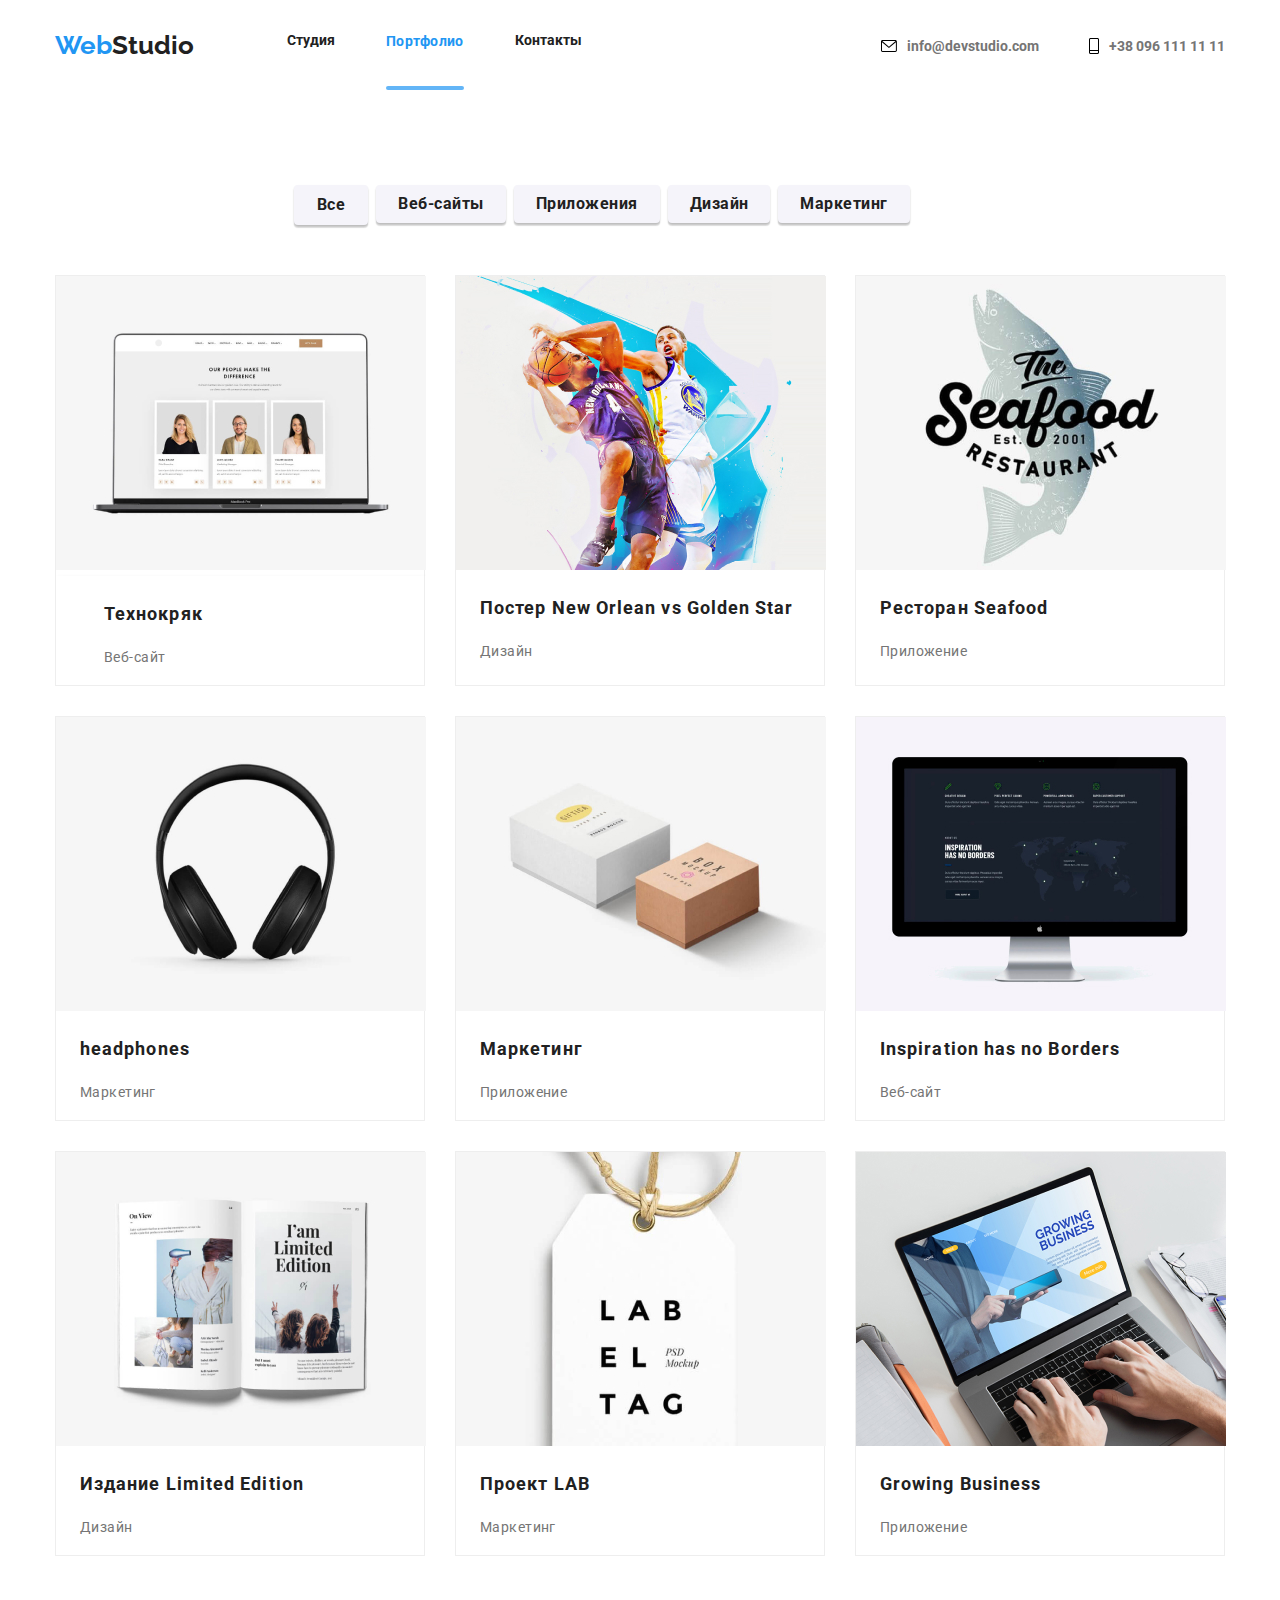
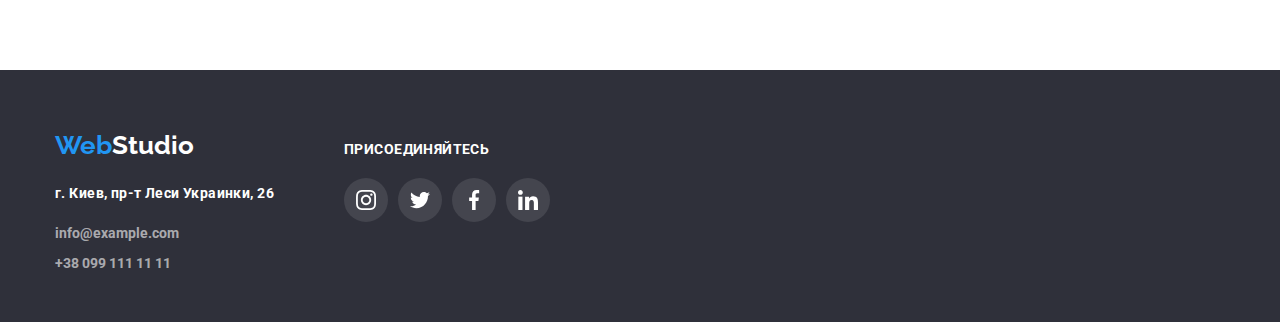
==== commit e0876131: "Home-work" ====
--- a/portfolio.html
+++ b/portfolio.html
@@ -25,8 +25,23 @@
               
           </nav>
                 <ul class="auth-nav">
-                    <li class="iteam-header"><a class="link-mail" href="mailto:info@devstudio.com">info@devstudio.com</a></li>
-                    <li class="iteam-header"><a class="link-tel" href="tel:+380961111111">+380961111111</a></li>
+                    <li class="iteam-header">
+                        <a class="link-mail" href="mailto:info@devstudio.com">
+                        <svg class="icon-mail">
+                            <use href="./images/svg/tel/symbol-defs.svg#icon-envelope"></use>
+                        </svg>
+                        info@devstudio.com
+                       </a> 
+                   </li>
+                    <li class="iteam-header">
+                        <a class="link-tel" href="tel:+380961111111">
+                            <svg class="icon-tel">
+                                <use  href="./images/svg/tel/symbol-defs.svg#icon-Vector"></use>
+                            </svg>
+                            +38 096 111 11 11
+                        </a>
+                     
+                       </li>
                 </ul>  
             </div>  
     </header>
@@ -39,19 +54,20 @@
                <li class="button-main"><button class="link-active-button">Все</button></li>
                <li class="button-main"><button class="button">Веб-сайты</button></li>
                <li class="button-main"><button class="button">Приложения</button></li>
-               <li class="button-main"><button class="button">Дизайе</button></li>
+               <li class="button-main"><button class="button">Дизайн</button></li>
                <li class="button-main"><button class="button">Маркетинг</button></li>
                 </ul>
             
           
              
              <!--контент2-->
+             <div class="cards">
               <ul class="images-conteiner">
                 
                     
                     <li class="flex-element">
                         <div class="box">
-                     <a href="./images/technocryk.jpg"><img src="./images/technocryk.jpg" width="370" alt="технокряк"/></a>
+                     <a class="h-over" href="./images/technocryk.jpg"><img src="./images/technocryk.jpg" width="370" alt="технокряк"/>
                      
                         <div class="overlay">
                             <p>Технокряк это современная площадка распространения коронавируса. 
@@ -63,7 +79,7 @@
                                     <h3 class="h-portofolio">Технокряк</h3>
                                 <p class="link-title-por">Веб-сайт</p>
                                 </div>
-                              
+                              </a>
                   </li>
                  
 
@@ -143,6 +159,7 @@
                        
                     
               </ul>
+            </div>
               </div>
          </section>
      </main>
@@ -152,8 +169,7 @@
                 <!-- <div class="addres"> -->
                 <div class="fot-conteiner">
                     <div class="addres">
-                        <a href="./portfolio.html" class="logotip">
-                            <img src="./images/logo.svg" alt="логотип" /></a>
+                        <a href="./" lang="en" class="logo">Web<span class="logo-white">Studio</span>
                                   
                          <address>
                              <ul class="footer-way">
@@ -167,7 +183,7 @@
                        <div><h3 class="join">присоединяйтесь </h3></div>
                        <ul class="fot-ul-icon">
                         <li class="fot-icon">
-                            <a class="icon" href="" aria-label="ссылка на instagram">
+                            <a class="icon" href="https://www.instagram.com/" aria-label="ссылка на instagram">
                            <svg class="fot-svg-icon">
                                <use href="./images/svg/imgO/symbol-defs.svg#iconinstagram" ></use>
                            </svg>
@@ -176,7 +192,7 @@
                             
                         </li>
                         <li class="fot-icon">
-                            <a class="icon" href="" aria-label="ссылка на twitter">
+                            <a class="icon" href="https://www.twitter.com/" aria-label="ссылка на twitter">
                                 <svg class="fot-svg-icon">
                                 <use href="./images/svg/imgO/symbol-defs.svg#icontwitter" ></use>
                             </svg>
@@ -184,14 +200,14 @@
     
                         </li>
                         <li class="fot-icon">
-                            <a class="icon" href="" aria-label="ссылка на facebook">
+                            <a class="icon" href="https://www.facebook.com/" aria-label="ссылка на facebook">
                             <svg class="fot-svg-icon">
                                 <use href="./images/svg/imgO/symbol-defs.svg#iconfacebook" ></use>
                             </svg>
                         </a>
                             </li>
                         <li class="fot-icon">
-                            <a class="icon" href="" aria-label="ссылка на linkedin">
+                            <a class="icon" href="https://www.linkedin.com/" aria-label="ссылка на linkedin">
                                 <svg class="fot-svg-icon">
                                     <use href="./images/svg/imgO/symbol-defs.svg#iconlinkedin" ></use>
                                 </svg>
--- a/css/styles.css
+++ b/css/styles.css
@@ -10,7 +10,9 @@
     --icons-bg-color:#F5F4FA;
     --icons-bg-company :#AFB1B8;
     --bg-modal: rgba(0, 0, 0, 0.2);
-    --animation:  cubic-bezier(0.4, 0, 0.2, 1)
+    --animation:  cubic-bezier(0.4, 0, 0.2, 1);
+    --bg-tch: rgba(33, 150, 243, 0.9);
+    --color-nav-fot: rgba(255, 255, 255, 0.6);
  }
  .img-section-hero {
  margin: 0;
@@ -106,6 +108,11 @@
          width: calc((100% - 30px * 2) / 3);
          margin-right: 30px;
          margin-bottom: 30px;
+
+         background:var(--white-2);
+         border: 1px solid #EEEEEE;
+
+
          
       }
       .flex-element:nth-child(3n) {
@@ -128,7 +135,8 @@
          font-weight: 700;
          font-size: 14px;
          line-height: 16px; 
-         color: var(--gray) 
+         color: var(--gray) ;
+         transition: color 250ms var(--animation), box-shadow 250ms var(--animation), background-color 250ms var(--animation);
       }
       
       .way .link-tel {
@@ -139,7 +147,9 @@
          font-weight: 700;
          font-size: 14px;
          line-height: 16px; 
-         color: var(--gray) 
+
+         transition: color 250ms var(--animation), box-shadow 250ms var(--animation), background-color 250ms var(--animation);
+         color: var(--color-nav-fot);
       }
      
       .icon-tel {
@@ -147,6 +157,7 @@
         width: 10px;
         height: 16px;
         margin-right: 10px;
+      
       }
    
      
@@ -157,11 +168,13 @@
          margin-bottom: 32px;
          align-items: center;
          text-decoration: none;
-         font-family: Roboto,sans-serif;
-         font-style: normal;
+
+         font-family: Roboto,sans-serif;
          font-weight: 700;
          font-size: 14px;
          line-height: 16px;
+
+         transition: color 250ms var(--animation), box-shadow 250ms var(--animation), background-color 250ms var(--animation);
          color: var(--gray);
       }
       .way .link-mail {
@@ -173,7 +186,9 @@
          font-weight: 700;
          font-size: 14px;
          line-height: 16px;
-         color: var(--gray);
+
+         transition: color 250ms var(--animation), box-shadow 250ms var(--animation), background-color 250ms var(--animation);
+         color: var(--color-nav-fot);
        
       }
       .way .link-mail:hover,
@@ -203,7 +218,9 @@
         width: 16px;
         height: 12px;
         margin-right: 10px;
-      }
+      
+      }
+      
     
       .iteam-header .link {
           margin-top: 32px;
@@ -220,6 +237,8 @@
          font-weight: 700;
          font-size: 14px;
          line-height: 16px;
+
+         transition: color 250ms var(--animation), box-shadow 250ms var(--animation), background-color 250ms var(--animation);
          color: var(--black);
       }
       .site-nav .link:hover {
@@ -263,11 +282,13 @@
           margin-top: 0;
           margin-bottom: 40px;
           width: 696px;
+          text-transform: uppercase;
          font-family: Roboto,sans-serif;
          font-style: normal;
-         font-weight: 700;
+         font-weight: 900;
          font-size: 44px;
-         line-height: 1.3;        
+         line-height: 1.3; 
+         letter-spacing: 0.06em;       
          color: var(--white-2);
       }
       .link-active-styles {
@@ -287,9 +308,10 @@
          line-height: 16px;
          letter-spacing: 0.02em;
  
-         transition: color 250ms var(--animation);
+        
  
           color: var(--black);
+          transition: color 250ms var(--animation), box-shadow 250ms var(--animation), background-color 250ms var(--animation);
       }
       .link-active-styles:hover {
          
@@ -477,6 +499,7 @@
          width: 100%;
          height: 19px;
          padding-left: 24px;
+         margin-bottom: 20px;
         font-family: Roboto,sans-serif;
         font-style: 400;
         font-weight: 400;
@@ -674,7 +697,7 @@
     }
     .title-portgolio {
         margin-left: 24px;
-        margin-top: 20px;
+
     }
     .h-portofolio {
      width: 322px;
@@ -688,6 +711,11 @@
      color: var(--black);
  
     }
+    .cards .flex-element:hover,
+    .cards .flex-element:focus {
+        box-shadow: 0px 1px 1px rgba(0, 0, 0, 0.12), 0px 4px 4px rgba(0, 0, 0, 0.06),
+        1px 4px 6px rgba(0, 0, 0, 0.16);
+    }
     .box {
         position: relative;
         overflow: hidden;
@@ -695,12 +723,15 @@
         height: 300px;
         margin-left: auto;
         margin-right: auto;
+        
+    }
+    .h-over {
+        text-decoration: none;
     }
     .box:hover .overlay {
      transform: translateY(0);
-     box-shadow: 0px 1px 1px rgba(0, 0, 0, 0.12), 
-     0px 4px 4px rgba(0, 0, 0, 0.06), 
-     1px 4px 6px rgba(0, 0, 0, 0.16);
+    
+    
     
     }
     .overlay {
@@ -709,10 +740,14 @@
      left: 0;
      width: 100%;
      height: 100%;
-     background-color: var(--active);
-   
+     background-color: var(--bg-tch);
+     
+    
+     border: 1px solid #EEEEEE;
+     box-shadow: 0px 1px 1px rgba(0, 0, 0, 0.12), 0px 4px 4px rgba(0, 0, 0, 0.06), 1px 4px 6px rgba(0, 0, 0, 0.16);
      transform: translateY(100%);
      transition: transform 250ms ease;
+    
     }
     .overlay > p {
      width: 370px;
@@ -786,7 +821,7 @@
      border-radius: 50%;
      
      color: var(--gray);
-     transform: 550ms var(--animation);
+     transition: color 250ms var(--animation), box-shadow 250ms var(--animation), background-color 250ms var(--animation);
     }
     .team-social:hover {
         color: var(--white-2);
@@ -850,6 +885,7 @@
      border: 1px solid var(--icons-bg-company);
      border-radius: 4px;
      background-color: var(--white-2); 
+     transition: color 250ms var(--animation), box-shadow 250ms var(--animation), background-color 250ms var(--animation);
  
     }
     .icon-company:hover {
@@ -956,11 +992,15 @@
  
      background: rgba(255, 255, 255, 0.1);
      color: var(--white-2);
-    }
-    .icon:hover {
+     transition: color 250ms var(--animation), box-shadow 250ms var(--animation), background-color 250ms var(--animation);
+    
+    }
+    .icon:hover,
+    .icon:focus {
         background-color: var(--active);
     }
     .fot-svg-icon {
+     transition: color 250ms var(--animation), box-shadow 250ms var(--animation), background-color 250ms var(--animation);
      width: 20px;
      height: 20px;
      fill: currentColor;
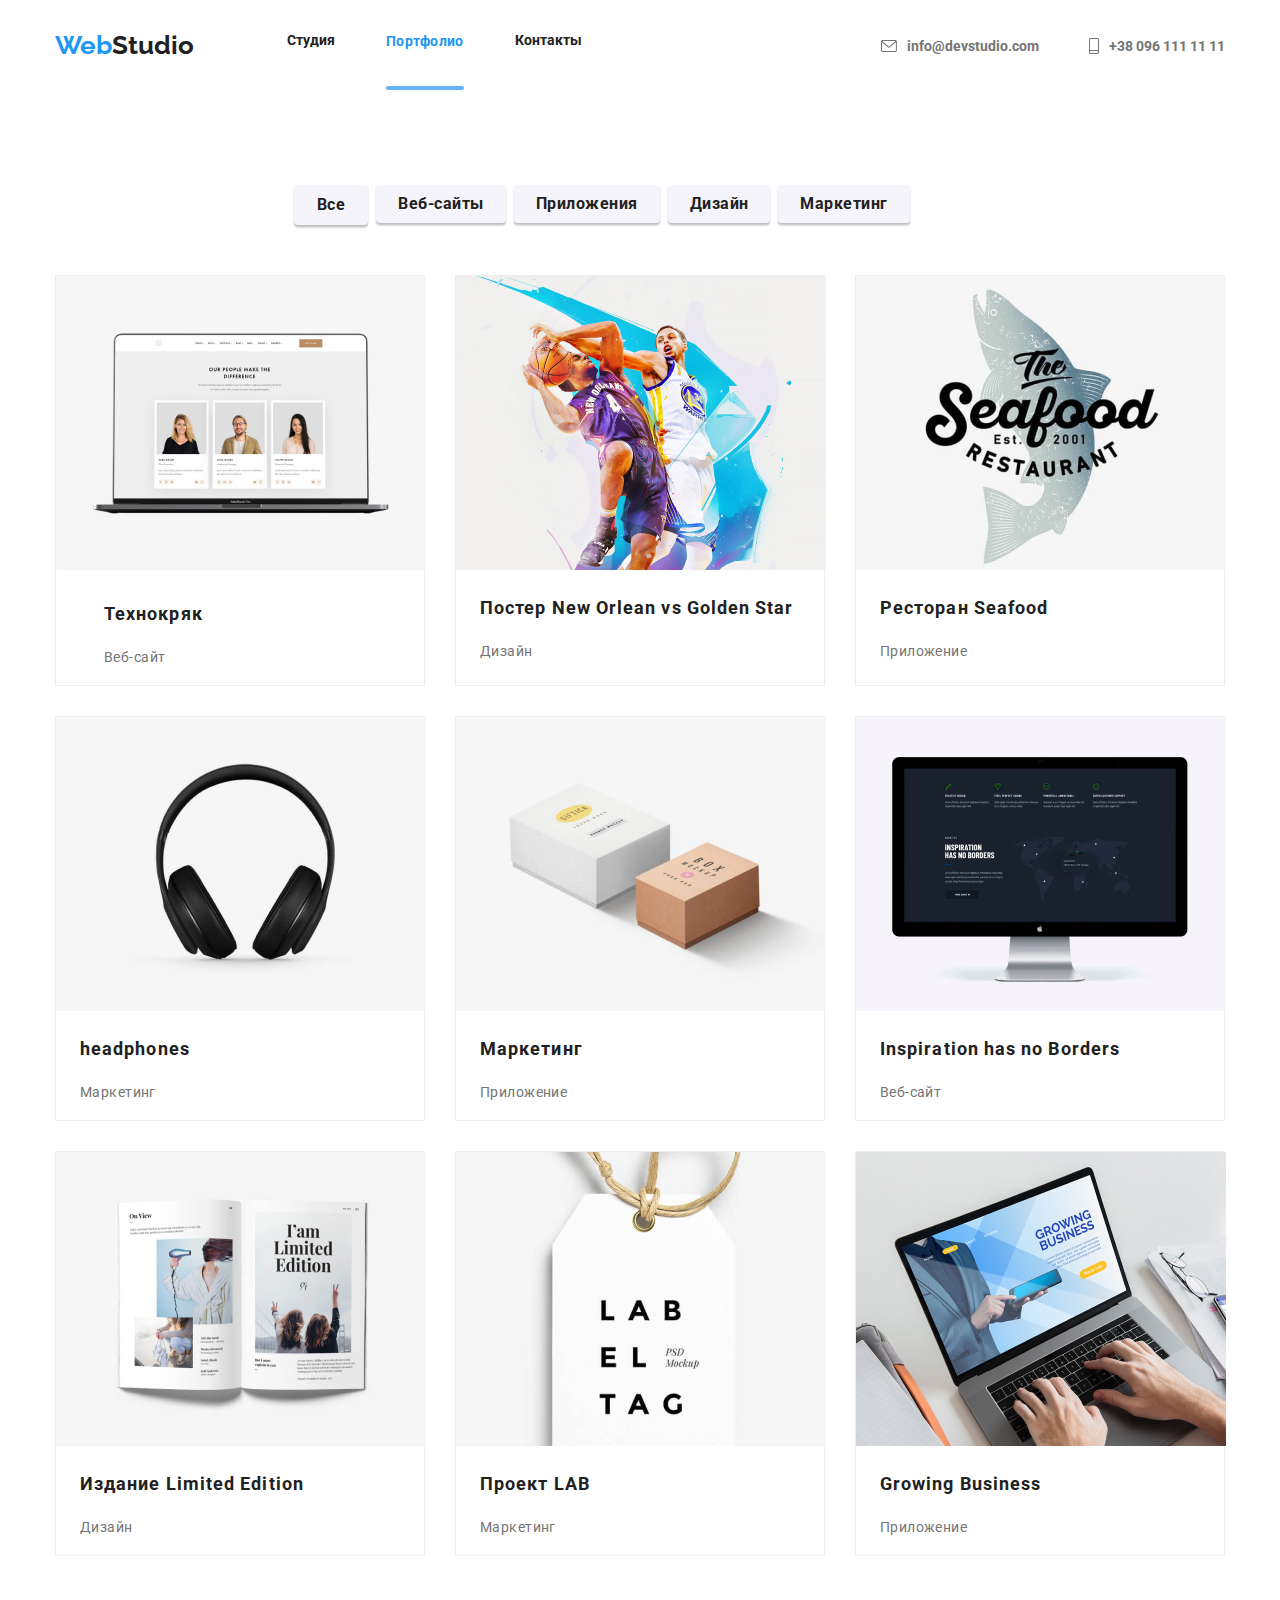
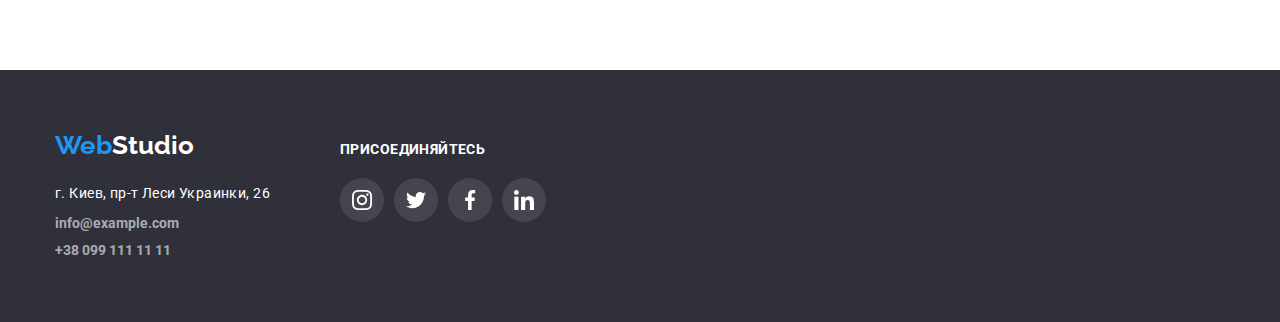
==== commit c06d3a99: "res-work-03" ====
--- a/portfolio.html
+++ b/portfolio.html
@@ -1,222 +1,279 @@
 <!DOCTYPE html>
 <html lang="en">
-<head>
-    <meta charset="UTF-8">
-    <meta name="viewport" content="width=device-width, initial-scale=1.0">
+  <head>
+    <meta charset="UTF-8" />
+    <meta name="viewport" content="width=device-width, initial-scale=1.0" />
     <title>Document</title>
     <link
       href="https://fonts.googleapis.com/css2?family=Raleway:wght@700&family=Roboto:wght@400;500;700;900&display=fallback"
       rel="stylesheet"
     />
-    <link rel="stylesheet" href="./css/styles.css"/>
-    <link rel="stylesheet" href="https://cdnjs.cloudflare.com/ajax/libs/modern-normalize/0.7.0/modern-normalize.min.css">
-</head>
-<body>
+    <link rel="stylesheet" href="./css/styles.css" />
+    <link
+      rel="stylesheet"
+      href="https://cdnjs.cloudflare.com/ajax/libs/modern-normalize/0.7.0/modern-normalize.min.css"
+    />
+  </head>
+  <body>
     <!--шапка-2-->
     <header>
-        <div class="container  main-div">
+      <div class="container main-div">
         <nav class="nav-header">
-            <span class="logo">Web</span><span  class="logotip">Studio</span>
-            <ul class="site-nav">
-                    <li class="iteam-header"><a class="link" href="./index.html">Студия</a></li>
-                    <li class="iteam-header"><a class="link-active-styles  current " href="">Портфолио</a></li>
-                    <li class="iteam-header"><a class="link" href="">Контакты</a></li>
-                </ul>
-              
-          </nav>
-                <ul class="auth-nav">
-                    <li class="iteam-header">
-                        <a class="link-mail" href="mailto:info@devstudio.com">
-                        <svg class="icon-mail">
-                            <use href="./images/svg/tel/symbol-defs.svg#icon-envelope"></use>
-                        </svg>
-                        info@devstudio.com
-                       </a> 
-                   </li>
-                    <li class="iteam-header">
-                        <a class="link-tel" href="tel:+380961111111">
-                            <svg class="icon-tel">
-                                <use  href="./images/svg/tel/symbol-defs.svg#icon-Vector"></use>
-                            </svg>
-                            +38 096 111 11 11
-                        </a>
-                     
-                       </li>
-                </ul>  
-            </div>  
+          <span class="logo">Web</span><span class="logotip">Studio</span>
+          <ul class="site-nav">
+            <li class="iteam-header">
+              <a class="link" href="./index.html">Студия</a>
+            </li>
+            <li class="iteam-header">
+              <a class="link-active-styles current" href="">Портфолио</a>
+            </li>
+            <li class="iteam-header"><a class="link" href="">Контакты</a></li>
+          </ul>
+        </nav>
+        <ul class="auth-nav">
+          <li class="iteam-header">
+            <a class="link-mail" href="mailto:info@devstudio.com">
+              <svg class="icon-mail">
+                <use
+                  href="./images/svg/tel/symbol-defs.svg#icon-envelope"
+                ></use>
+              </svg>
+              info@devstudio.com
+            </a>
+          </li>
+          <li class="iteam-header">
+            <a class="link-tel" href="tel:+380961111111">
+              <svg class="icon-tel">
+                <use href="./images/svg/tel/symbol-defs.svg#icon-Vector"></use>
+              </svg>
+              +38 096 111 11 11
+            </a>
+          </li>
+        </ul>
+      </div>
     </header>
-     <main>
-         <section class="section-main">
-            <div class="container">
-             <!--Контент-->
-             <ul class="section-auth">
-
-               <li class="button-main"><button class="link-active-button">Все</button></li>
-               <li class="button-main"><button class="button">Веб-сайты</button></li>
-               <li class="button-main"><button class="button">Приложения</button></li>
-               <li class="button-main"><button class="button">Дизайн</button></li>
-               <li class="button-main"><button class="button">Маркетинг</button></li>
-                </ul>
-            
-          
-             
-             <!--контент2-->
-             <div class="cards">
-              <ul class="images-conteiner">
-                
-                    
-                    <li class="flex-element">
-                        <div class="box">
-                     <a class="h-over" href="./images/technocryk.jpg"><img src="./images/technocryk.jpg" width="370" alt="технокряк"/>
-                     
-                        <div class="overlay">
-                            <p>Технокряк это современная площадка распространения коронавируса. 
-                               Компании используют эту платформу для цифрового шпионажа и атак 
-                               на защищённые сервера конкурентов.</p>
-                        </div>
-                    </div> 
-                        <div class="title-portgolio">
-                                    <h3 class="h-portofolio">Технокряк</h3>
-                                <p class="link-title-por">Веб-сайт</p>
-                                </div>
-                              </a>
-                  </li>
-                 
-
-               
-                  <li class="flex-element">
-                    <div>
-                      <a href="./images/sport.jpg"><img src="./images/sport.jpg" width="370" alt="спорт"/></a>
+    <main>
+      <section class="section-main">
+        <div class="container">
+          <!--Контент-->
+          <ul class="section-auth">
+            <li class="button-main">
+              <button class="link-active-button">Все</button>
+            </li>
+            <li class="button-main">
+              <button class="button">Веб-сайты</button>
+            </li>
+            <li class="button-main">
+              <button class="button">Приложения</button>
+            </li>
+            <li class="button-main"><button class="button">Дизайн</button></li>
+            <li class="button-main">
+              <button class="button">Маркетинг</button>
+            </li>
+          </ul>
+
+          <!--контент2-->
+          <div class="cards">
+            <ul class="images-conteiner">
+              <li class="flex-element">
+                <div class="box">
+                  <a class="h-over" href="./images/technocryk.jpg"
+                    ><img
+                      src="./images/technocryk.jpg"
+                      width="370"
+                      alt="технокряк"
+                    />
+
+                    <div class="overlay">
+                      <p>
+                        Технокряк это современная площадка распространения
+                        коронавируса. Компании используют эту платформу для
+                        цифрового шпионажа и атак на защищённые сервера
+                        конкурентов.
+                      </p>
                     </div>
-                         <div class="img-port">
-                            <h3 class="star">Постер New Orlean vs Golden Star</h3>
-                               <p class="link-title-por">Дизайн</p>
-                    </div>
-                  </li> 
-                    
-                   
-                  <li class="flex-element">
-                    <div>          
-                      <a href="./images/fish.jpg"><img src="./images/fish.jpg" width="370" alt="рыба"/></a>
-                             <h3 class="h-portofolio">Ресторан Seafood</h3>
-                             <p class="link-title-por">Приложение</p>
-                    </div>        
-                   </li>
-                   
-                     
-                    <li class="flex-element">  
-                        <div>
-                        <a href="./images/headphones.jpg"><img src="./images/headphones.jpg" width="370" alt="наушники"/></a>
-                                 <h3 class="h-portofolio">headphones</h3>
-                               <p class="link-title-por">Маркетинг</p>
-                        </div>       
-                    </li> 
-                    <li class="flex-element"> 
-                        <div>    
-                      <a href="./images/box.jpg"><img src="./images/box.jpg" width="370" alt="коробка"/></a> 
-                              <h3 class="h-portofolio">Маркетинг</h3>  
-                              <p class="link-title-por">Приложение</p>
-                              </div>  
-                    </li>
-                    
-                    
-                    <li class="flex-element">  
-                        <div>        
-                       <a href="./images/monitor.jpg"><img src="./images/monitor.jpg"   width="370" alt="монитор"/></a>
-                                <h3 class="h-portofolio">Inspiration has no Borders</h3>  
-                              <p class="link-title-por">Веб-сайт</p>
-                              </div>
-                    </li>
-                  
-                     
-                    <li class="flex-element"> 
-                        <div>                                
-                      <img src="./images/books.jpg"  width="370" alt="книги"/> 
-                               <h3 class="h-portofolio">Издание Limited Edition</h3>
-                               <p class="link-title-por">Дизайн</p>
-                         </div>
-                     </li> 
-                    
-                     <li
-                     class="flex-element">
-                        <div>
-                         <a href="./images/trinket.jpg"><img src="./images/trinket.jpg" width="370" alt="брелок"/></a>
-                                    <h3 class="h-portofolio">Проект LAB</h3> 
-                                      <p class="link-title-por">Маркетинг</p>
-                         </div>
-                     </li>
-                    
-                    
-                     <li class="flex-element">
-                        <div>
-                         <a href="./images/nootbook.jpg"><img src="./images/nootbook.jpg" width="370" alt="ноутбук"/></a>
-                                    <h3 class="h-portofolio">Growing Business</h3>
-                                    <p class="link-title-por">Приложение</p>
-                        </div>
-                     </li> 
-                  
-                        
-                       
-                    
+                  </a>
+                </div>
+
+                <div class="title-portgolio">
+                  <h3 class="h-portofolio">Технокряк</h3>
+                  <p class="link-title-por">Веб-сайт</p>
+                </div>
+              </li>
+
+              <li class="flex-element">
+                <div>
+                  <a href="./images/sport.jpg"
+                    ><img src="./images/sport.jpg" width="370" alt="спорт"
+                  /></a>
+                </div>
+                <div class="img-port">
+                  <h3 class="star">Постер New Orlean vs Golden Star</h3>
+                  <p class="link-title-por">Дизайн</p>
+                </div>
+              </li>
+
+              <li class="flex-element">
+                <div>
+                  <a href="./images/fish.jpg"
+                    ><img src="./images/fish.jpg" width="370" alt="рыба"
+                  /></a>
+                  <h3 class="h-portofolio">Ресторан Seafood</h3>
+                  <p class="link-title-por">Приложение</p>
+                </div>
+              </li>
+
+              <li class="flex-element">
+                <div>
+                  <a href="./images/headphones.jpg"
+                    ><img
+                      src="./images/headphones.jpg"
+                      width="370"
+                      alt="наушники"
+                  /></a>
+                  <h3 class="h-portofolio">headphones</h3>
+                  <p class="link-title-por">Маркетинг</p>
+                </div>
+              </li>
+              <li class="flex-element">
+                <div>
+                  <a href="./images/box.jpg"
+                    ><img src="./images/box.jpg" width="370" alt="коробка"
+                  /></a>
+                  <h3 class="h-portofolio">Маркетинг</h3>
+                  <p class="link-title-por">Приложение</p>
+                </div>
+              </li>
+
+              <li class="flex-element">
+                <div>
+                  <a href="./images/monitor.jpg"
+                    ><img src="./images/monitor.jpg" width="370" alt="монитор"
+                  /></a>
+                  <h3 class="h-portofolio">Inspiration has no Borders</h3>
+                  <p class="link-title-por">Веб-сайт</p>
+                </div>
+              </li>
+
+              <li class="flex-element">
+                <div>
+                  <img src="./images/books.jpg" width="370" alt="книги" />
+                  <h3 class="h-portofolio">Издание Limited Edition</h3>
+                  <p class="link-title-por">Дизайн</p>
+                </div>
+              </li>
+
+              <li class="flex-element">
+                <div>
+                  <a href="./images/trinket.jpg"
+                    ><img src="./images/trinket.jpg" width="370" alt="брелок"
+                  /></a>
+                  <h3 class="h-portofolio">Проект LAB</h3>
+                  <p class="link-title-por">Маркетинг</p>
+                </div>
+              </li>
+
+              <li class="flex-element">
+                <div>
+                  <a href="./images/nootbook.jpg"
+                    ><img src="./images/nootbook.jpg" width="370" alt="ноутбук"
+                  /></a>
+                  <h3 class="h-portofolio">Growing Business</h3>
+                  <p class="link-title-por">Приложение</p>
+                </div>
+              </li>
+            </ul>
+          </div>
+        </div>
+      </section>
+    </main>
+    <!--конец-->
+    <footer class="footer-contentc">
+      <div class="container">
+        <!-- <div class="addres"> -->
+        <div class="fot-conteiner">
+          <div class="addres">
+            <a href="./" lang="en" class="logo"
+              >Web<span class="logo-white">Studio</span></a
+            >
+
+            <address>
+              <ul class="footer-way">
+                <li class="ukr">
+                  <span class="siti">г. Киев, пр-т Леси Украинки, 26</span>
+                </li>
+                <li class="way">
+                  <a class="link-mail" href="mailto:info@example.com"
+                    >info@example.com</a
+                  >
+                </li>
+                <li class="way">
+                  <a class="link-tel" href="tel:+38-099-111-11-11"
+                    >+38 099 111 11 11</a
+                  >
+                </li>
               </ul>
-            </div>
-              </div>
-         </section>
-     </main>
-     <!--конец-->
-     <footer class="footer-contentc">
-         <div class="container">
-                <!-- <div class="addres"> -->
-                <div class="fot-conteiner">
-                    <div class="addres">
-                        <a href="./" lang="en" class="logo">Web<span class="logo-white">Studio</span>
-                                  
-                         <address>
-                             <ul class="footer-way">
-                        <li class="ukr"><span class="siti">г. Киев, пр-т Леси Украинки, 26</span></li>
-                        <li class="way"><a class="link-mail" href="mailto:info@example.com">info@example.com</a></li>
-                        <li class="way"><a  class="link-tel" href="tel:+38-099-111-11-11">+38 099 111 11 11</a></li>
-                        </ul>
-                         </address>
-                    </div>
-                     <div class="join-icon">
-                       <div><h3 class="join">присоединяйтесь </h3></div>
-                       <ul class="fot-ul-icon">
-                        <li class="fot-icon">
-                            <a class="icon" href="https://www.instagram.com/" aria-label="ссылка на instagram">
-                           <svg class="fot-svg-icon">
-                               <use href="./images/svg/imgO/symbol-defs.svg#iconinstagram" ></use>
-                           </svg>
-                        </a>
-                        
-                            
-                        </li>
-                        <li class="fot-icon">
-                            <a class="icon" href="https://www.twitter.com/" aria-label="ссылка на twitter">
-                                <svg class="fot-svg-icon">
-                                <use href="./images/svg/imgO/symbol-defs.svg#icontwitter" ></use>
-                            </svg>
-                            </a>
-    
-                        </li>
-                        <li class="fot-icon">
-                            <a class="icon" href="https://www.facebook.com/" aria-label="ссылка на facebook">
-                            <svg class="fot-svg-icon">
-                                <use href="./images/svg/imgO/symbol-defs.svg#iconfacebook" ></use>
-                            </svg>
-                        </a>
-                            </li>
-                        <li class="fot-icon">
-                            <a class="icon" href="https://www.linkedin.com/" aria-label="ссылка на linkedin">
-                                <svg class="fot-svg-icon">
-                                    <use href="./images/svg/imgO/symbol-defs.svg#iconlinkedin" ></use>
-                                </svg>
-                            </a>
-                            </li>
-                        </ul>
-                    </div>
-                </div>
-            </div>
-     </footer>
-    </body>
-</html>+            </address>
+          </div>
+          <div class="join-icon">
+            <div><h3 class="join">присоединяйтесь</h3></div>
+            <ul class="fot-ul-icon">
+              <li class="fot-icon">
+                <a
+                  class="icon"
+                  href="https://www.instagram.com/"
+                  aria-label="ссылка на instagram"
+                >
+                  <svg class="fot-svg-icon">
+                    <use
+                      href="./images/svg/imgO/symbol-defs.svg#iconinstagram"
+                    ></use>
+                  </svg>
+                </a>
+              </li>
+              <li class="fot-icon">
+                <a
+                  class="icon"
+                  href="https://www.twitter.com/"
+                  aria-label="ссылка на twitter"
+                >
+                  <svg class="fot-svg-icon">
+                    <use
+                      href="./images/svg/imgO/symbol-defs.svg#icontwitter"
+                    ></use>
+                  </svg>
+                </a>
+              </li>
+              <li class="fot-icon">
+                <a
+                  class="icon"
+                  href="https://www.facebook.com/"
+                  aria-label="ссылка на facebook"
+                >
+                  <svg class="fot-svg-icon">
+                    <use
+                      href="./images/svg/imgO/symbol-defs.svg#iconfacebook"
+                    ></use>
+                  </svg>
+                </a>
+              </li>
+              <li class="fot-icon">
+                <a
+                  class="icon"
+                  href="https://www.linkedin.com/"
+                  aria-label="ссылка на linkedin"
+                >
+                  <svg class="fot-svg-icon">
+                    <use
+                      href="./images/svg/imgO/symbol-defs.svg#iconlinkedin"
+                    ></use>
+                  </svg>
+                </a>
+              </li>
+            </ul>
+          </div>
+        </div>
+      </div>
+    </footer>
+  </body>
+</html>
--- a/css/styles.css
+++ b/css/styles.css
@@ -1,1027 +1,981 @@
 :root {
-    --black:  #212121;
-    --active: #2196F3;
-    --gray: #757575;
-    --white-1: rgba(255, 255, 255, 0.6);
-    --white-2: #ffffff;
-    --font-family: Roboto,sans-serif;
-    --secondary-bg-color:  #2F303A;
-    --mainer-bg-color: #E5E5E5;
-    --icons-bg-color:#F5F4FA;
-    --icons-bg-company :#AFB1B8;
-    --bg-modal: rgba(0, 0, 0, 0.2);
-    --animation:  cubic-bezier(0.4, 0, 0.2, 1);
-    --bg-tch: rgba(33, 150, 243, 0.9);
-    --color-nav-fot: rgba(255, 255, 255, 0.6);
- }
- .img-section-hero {
- margin: 0;
- }
- ul {
-     padding-left: 0;
-     margin: 0;
- } 
- h3 {
-     margin: 0;
- }
- body {
-     margin: 0;
-     color: var(--black);
- } 
-      .section-main {
-          background-color: var(--white-2)
-      } 
-      .container {
-         width: 1210px;
-         padding-left: 20px;
-         padding-right: 20px;
-         margin-right: auto;
-         margin-left: auto;
-     
- 
-      } 
-     
-      .logo {
-         text-decoration: none;
-         font-family: Raleway,sans-serif;
-         font-style: normal;
-         font-weight: 700;
-         font-size: 26px;
-         line-height: 1.19;
-         color: var(--active);
-     }
-     .logotip {
-         text-decoration: none;
-         font-family: Raleway,sans-serif;
-         font-style: normal;
-         font-weight: 700;
-         font-size: 26px;
-         line-height: 1.19;
-         color: var(--black);
-     }
-     
-      .main-div { 
-          display: flex;
-          align-items: center;
-      }
-      .nav-header {
-          align-items: center;
-          display: flex;
-      }
-      .section-auth {
-          margin-top: 94px;
-          margin-bottom: 50px;
-         list-style-type: none;
-          margin-left: 239px;
-          display: flex;
-      }
-      .section-auth .button-main:not(:last-child) {
-         list-style-type: none;
-          margin-right: 8px;
-      }
-      .site-nav { 
-         list-style-type: none;
-          margin-left: 93px;
-         display: flex;
-      }
-      .site-nav .iteam-header:not(:last-child) {
-         list-style-type: none;
-         margin-right: 50px;
-      }
-      .auth-nav {
-         list-style-type: none;
-         display: flex;
-         margin-left: auto;
-      }
-      .auth-nav .iteam-header+ .iteam-header {
-         margin-left: 50px;
-      }
-      .images-conteiner {
-         
-         list-style-type: none;
-          display: flex;
-          flex-wrap: wrap;
-          margin-bottom: 114px;
-          
-      } 
-      .flex-element {
-         width: calc((100% - 30px * 2) / 3);
-         margin-right: 30px;
-         margin-bottom: 30px;
-
-         background:var(--white-2);
-         border: 1px solid #EEEEEE;
-
-
-         
-      }
-      .flex-element:nth-child(3n) {
-         margin-right: 0;
-      }
-      .flex-element:nth-last-child(-n+3) {
-          margin-bottom: 0;
-      }
- 
-     
-     
-      
-      .iteam-header .link-tel {
-         display: inline-flex; 
-         margin-top: 32px;
-         margin-bottom: 32px;
-         text-decoration: none;
-         font-family: Roboto,sans-serif;
-       
-         font-weight: 700;
-         font-size: 14px;
-         line-height: 16px; 
-         color: var(--gray) ;
-         transition: color 250ms var(--animation), box-shadow 250ms var(--animation), background-color 250ms var(--animation);
-      }
-      
-      .way .link-tel {
-         display: inline-flex; 
-         text-decoration: none;
-         font-family: Roboto,sans-serif;
-         font-style: normal;
-         font-weight: 700;
-         font-size: 14px;
-         line-height: 16px; 
-
-         transition: color 250ms var(--animation), box-shadow 250ms var(--animation), background-color 250ms var(--animation);
-         color: var(--color-nav-fot);
-      }
-     
-      .icon-tel {
-        
-        width: 10px;
-        height: 16px;
-        margin-right: 10px;
-      
-      }
-   
-     
- 
-      .iteam-header .link-mail {
-         display: inline-flex;
-         margin-top: 32px;
-         margin-bottom: 32px;
-         align-items: center;
-         text-decoration: none;
-
-         font-family: Roboto,sans-serif;
-         font-weight: 700;
-         font-size: 14px;
-         line-height: 16px;
-
-         transition: color 250ms var(--animation), box-shadow 250ms var(--animation), background-color 250ms var(--animation);
-         color: var(--gray);
-      }
-      .way .link-mail {
-         display: inline-flex;
-         align-items: center;
-         text-decoration: none;
-         font-family: Roboto,sans-serif;
-        font-style: normal;
-         font-weight: 700;
-         font-size: 14px;
-         line-height: 16px;
-
-         transition: color 250ms var(--animation), box-shadow 250ms var(--animation), background-color 250ms var(--animation);
-         color: var(--color-nav-fot);
-       
-      }
-      .way .link-mail:hover,
-      .way .link-mail:focus {
-          color: var(--active)
-      }
-      .way .link-tel:hover,
-      .way .link-tel:hover {
-          color: var(--active)
-      }
-      .way .link-mail:hover,
-      .way .link-mail:focus {
-          color: var(--active);
-      }
-      .auth-nav .link-mail:hover,
-      .auth-nav .link-mail:focus {
-          color: var(--active);
-          fill: var(--active);
-      }
-    
-    .auth-nav .link-tel:hover,
-    .auth-nav .link-tel:focus {
-        color: var(--active);
-        fill: var(--active);
-    }
-      .icon-mail {
-        width: 16px;
-        height: 12px;
-        margin-right: 10px;
-      
-      }
-      
-    
-      .iteam-header .link {
-          margin-top: 32px;
-          margin-bottom: 32px;
-      }
- 
-      .link {
-         display: block; 
-         padding-bottom: 11px;
-         
-          text-decoration: none;
-         font-family: Roboto,sans-serif;
-         font-style: normal;
-         font-weight: 700;
-         font-size: 14px;
-         line-height: 16px;
-
-         transition: color 250ms var(--animation), box-shadow 250ms var(--animation), background-color 250ms var(--animation);
-         color: var(--black);
-      }
-      .site-nav .link:hover {
-         
-          color: var(--active);
-      }
-      .link-active:hover{
-          color: var(--active);
-      }
-        .site-nav .current {
-         color: var(--active);
-  }
-      .list {
-          padding: 0;
-          margin: 0;
-          list-style: none;
-      }
- 
-      .section-service {
-          /* max-width: 1610px;  */
-         height: 600px;
-         margin-right: auto;
-         margin-left: auto;
-          text-align: center;
-         background-color: var(--secondary-bg-color);
-         background-image: linear-gradient(
-         to right,
-          rgba(47, 48, 58, 0.5),
-          rgba(47, 48, 58, 0.4)), url(../images/new_photo.jpg);
-           background-repeat: no-repeat;
-         background-position: center;
-         background-size: cover;
-      }  
-      .section-biss {
-          padding-top: 30px;
-      }
-      h1 {
-          padding-top: 200px;
-         text-align: center;
-         display: inline-block;
-          margin-top: 0;
-          margin-bottom: 40px;
-          width: 696px;
-          text-transform: uppercase;
-         font-family: Roboto,sans-serif;
-         font-style: normal;
-         font-weight: 900;
-         font-size: 44px;
-         line-height: 1.3; 
-         letter-spacing: 0.06em;       
-         color: var(--white-2);
-      }
-      .link-active-styles {
-         display: inline-block;
-         border: 1px solid transparent; 
-         border-radius: 6px;
-          padding-top: 32px;
-          padding-bottom: 11px;
-          text-decoration: none;
-          text-align: center;
-          position: relative;
- 
-         font-family: Roboto,sans-serif;
-         font-style: normal;
-         font-weight: 700;
-         font-size: 14px;
-         line-height: 16px;
-         letter-spacing: 0.02em;
- 
-        
- 
-          color: var(--black);
-          transition: color 250ms var(--animation), box-shadow 250ms var(--animation), background-color 250ms var(--animation);
-      }
-      .link-active-styles:hover {
-         
-          color: var(--active);
-      }
-      .link-active-styles::after {
-         content: "";
-         position: absolute;
-         left: 0;
-         bottom: -30px;
-         width: 100%;
-         height: 4px;
-         border-radius: 2px;
-         background-color:  var(--active);
- 
-         opacity: 0.7;
-        transition: opacity 250ms var(--animation);
-     }
-      .link-active-service { 
-          display: inline-block;        
-          padding: 10px 32px;
-          text-decoration: none;
-          border: 1px solid transparent;
-          min-width: 136px;
-          width: 200px;
- 
-         font-family: Roboto,sans-serif;
-         font-style: normal;
-         font-weight: 700;
-         font-size: 16px;
-         line-height: 1.8;
- 
-         background: var(--active);
-         box-shadow: 0px 4px 4px rgba(0, 0, 0, 0.15);
-         border-radius: 4px;
-         color: var(--white-2);
- 
-      }
-      .backdrop {
-          position: fixed;
-          top: 0;
-          left: 0;
-          width: 100%;
-          height: 100%;
-          background-color: var(--bg-modal);
- 
-          opacity: 1;
-          visibility: visible;
-          transition: opasity 250ms cubic-bezier(0.4, 0, 0.2, 1), visibility 250ms cubic-bezier(0.4, 0, 0.2, 1);
-      }
-      .backdrop.is-hidden {
-         visibility: hidden;
-          opacity: 0;
-          pointer-events: none;
-      }
-      .modal {
-          position: absolute;
-          top: 50%;
-          left: 50%;
-          transform: translate(-50%, -50%);
- 
-          min-width: 528px;
-          min-height: 581px;
- 
-          background-color: var(--white-2);
-      }
-      .modal-close {
-           position: absolute;
-          top: 1%;
-          left: 94%;
-          
-        padding: 6px;
- 
-          width: 30px;
-          height: 30px;
- 
-          background:var(--white-2);
-          border: 1px solid rgba(0, 0, 0, 0.1);
-          box-shadow: 0px 1px 3px rgba(0, 0, 0, 0.12), 0px 1px 1px rgba(0, 0, 0, 0.14), 0px 2px 1px rgba(0, 0, 0, 0.2);
-          border-radius: 100%;
-        
-      }
-      .svg-close {
-         
-          width: 18px;
-          height: 18px;
-      }
-      .feature-list {
-         display: flex;
-          flex-wrap: wrap;
-         list-style-type: none;
-      }
-      .feature-list .iteam {
-         width: 270px;
-         margin-right: 30px;
-      }
-      .feature-list .iteam:last-child {
-          margin: 0;
-      }   
-      
-      .feature-list .link-title {
-         width: 270px;
-         height: 75px;
-         left: 215px;
-         top: 800px;
-         padding-top: 10px;
-         
-      }
-    
-      
-      .link-active-button {
-          display: inline-block;
-          padding: 6px 22px;
-          border: 1px solid transparent;
-          min-width: 73px;
-          text-decoration: none;
- 
-         font-family: Roboto,sans-serif;
-         font-style: normal;
-         font-weight: 700;
-         font-size: 16px;
-         line-height: 26px;
-         text-align: center;
- 
-         color: var(--black);
- 
-          letter-spacing: 0.03em;
-         
-          box-shadow: 0px 3px 1px rgba(0, 0, 0, 0.1), 0px 1px 2px rgba(0, 0, 0, 0.08), 0px 2px 2px rgba(0, 0, 0, 0.12);
-          border-radius: 4px;
-          background: var(--icons-bg-color);
- 
-          transition: color 250ms var(--animation), box-shadow 250ms var(--animation), background-color 250ms var(--animation);
-      }
-      .link-active-button:hover {
-          background-color: var(--active);
-          color: var(--white-2);
-      }
-      .button {
-          display: inline-block;
-          padding: 6px 22px;
-          border-radius: 1px solid transparent;
-          box-shadow: 0px 3px 1px rgba(0, 0, 0, 0.1), 0px 1px 2px rgba(0, 0, 0, 0.08), 0px 2px 2px rgba(0, 0, 0, 0.12);
-          text-decoration: none;
-          border: 4px;
-          
-         font-family: Roboto,sans-serif;
-         font-style: normal;
-         font-weight: 700;
- 
-         font-size: 16px;
-         line-height: 1.6;
-         text-align: center;
-         letter-spacing: 0.03em;
-         background: var(--icons-bg-color);
-         color: var(--black);
- 
-         box-shadow: 0px 3px 1px rgba(0, 0, 0, 0.1), 0px 1px 2px rgba(0, 0, 0, 0.08), 0px 2px 2px rgba(0, 0, 0, 0.12);
-         border-radius: 4px;
- 
-         transition: color 250ms var(--animation), box-shadow 250ms var(--animation), background-color 250ms var(--animation);
-         
-      } 
-      .button:hover {
-         background-color: var(--active);
-         color: var(--white-2);
-      }
-      .link-title {
-          /* margin-bottom: 20px; */
-          /* margin-left: 24px; */
-          width: 100%;
-          height: 19px;
-         font-family: Roboto,sans-serif;
-         font-style: 400;
-         font-weight: 400;
-         font-size: 14px;
-         line-height: 1.7;
-         letter-spacing: 0.03em;
-         color: var(--gray);
-      }
-      .portfolio-li {
-          text-decoration: none;
-      }
-      .link-title-por {
-         width: 100%;
-         height: 19px;
-         padding-left: 24px;
-         margin-bottom: 20px;
-        font-family: Roboto,sans-serif;
-        font-style: 400;
-        font-weight: 400;
-        font-size: 14px;
-        line-height: 1.7;
-        letter-spacing: 0.03em;
-        color: var(--gray);
-      }
-      h2 { 
-          
-          text-align: center;
-          margin-top: 94px;
-          margin-bottom: 40px;
- 
-         font-family: Roboto,sans-serif;
-         font-style: 400;
-         font-weight: 700;
-         font-size: 36px;
-         line-height: 42px;
-         
-         letter-spacing: 0.03em;
-          color: var(--black);
-      }
-      .engaged-section {
-         list-style-type: none;
-         display: flex;
-        
-      }
-      .iteam-hero {
-          margin-right: 30px;
-         width: calc((100%-30px*2) / 3);
-         
- 
-      }
-      .iteam-hero:nth-child(4n) {
-         margin-right: 0;
-     }
-     .team-section {
-         flex-wrap: wrap;
-         list-style-type: none;
-         display: flex;
-         
-     }
-     .engaged-section .engaged-section:nth-last-child(-n + 3) {
-         margin-bottom: 0;
-     }
-     .engaged-section {
-         position: relative;
-     }
-     img {
-         display:block;
-         max-width: 370px;
-         height: auto;
-        
-     }
-  
-     .img-section-hero {
-         position: absolute;
-         height: 70px;
-         width: 370px;
-         bottom: 0;
- 
-          padding-top: 27px; 
-          padding-bottom: 27px; 
-      
- 
-         background-color: rgba(47, 48, 58, 0.8);;
-         font-family: Roboto;
-         font-style: normal;
-         font-weight: 700;
-         font-size: 14px;
-         line-height: 1.14;
-         text-align: center;
-         letter-spacing: 0.03em;
-         text-transform: uppercase;
- 
-         color: var(--white-2);
-     }
-     .img-team {
-       
-         width: calc((100%-60) / 4);
-     }
-     .img-team-item {
-         background: var(--white-2);
- 
-         width: 270px;
-         height: 428px;
-         box-shadow: 0px 1px 3px rgba(0, 0, 0, 0.12), 0px 1px 1px rgba(0, 0, 0, 0.14), 0px 2px 1px rgba(0, 0, 0, 0.2);
-         border-radius: 0px 0px 4px 4px;
-     }
-    
-     .iteam-section .img-team:not(:last-child) {
-         margin-right: 0;
-     }
- 
-      .iteam {
-          padding-top: 50px;
-          padding-bottom: 94px;
-      }
-     .iteam-ul {
-         
-         list-style-type: none;
-         display: flex;
-     }
-     .itram-li:not(:last-child) {
-         margin-right: 30px;
-     }
-     .iteam-icon {
-         margin-top: 94px;
-         margin-bottom: 30px;
-         display: flex;
-         justify-content: center;
-         align-items: center;  
-         width: 270px;
-         height: 120px; 
-         background: var(--icons-bg-color);
-         border-radius: 4px; 
-     }
-     .svg-iteam {
-         width: 65px;
-         height: 70px;
-     }
-     
-     .link-title-desinger {
-        width: 270px;
-        margin-left: 68px;
-        margin-right: 68px;
-        margin-top: 30px;
-       
-        
-        
-         font-family: Roboto,sans-serif;
-         font-weight: 700;
-         font-size: 16px;
-         line-height: 19px;
-        
-         letter-spacing: 0.03em;
-         color: var(--black);
-     }
-     .link-title-product {
-
-        width: 270px;
-        margin-left: 60px;
-        margin-right: 59px;
-         margin-top: 30px;
-        
-         font-family: Roboto,sans-serif;
-         font-weight:700;
-         font-size: 16px;
-         line-height: 19px;
-        
-         letter-spacing: 0.03em;
-
-         color: var(--black);
-     }
-     .link-title-marketing {
-        width: 270px;
-        margin-left: 61px;
-        margin-right: 60px;
-         margin-top: 30px;
-         
-         
-         font-family: Roboto,sans-serif;
-         font-weight: 700;
-         font-size: 16px;
-         line-height: 19px;
-        
-         letter-spacing: 0.03em;
-
-         color: var(--black);
-     }
-     .link-title-developer {
-      width: 270px;
-         margin-left: 81px;
-         margin-right: 80px;
-         margin-top: 30px;
-       
-         font-family: Roboto,sans-serif;
-       
-         font-weight: 700;
-         font-size: 16px;
-         line-height: 19px;
-        
-         letter-spacing: 0.03em;
-         color: var(--black);
-     }
-    h3 { 
-     width: 322px;
-     font-family: Roboto,sans-serif;
-     font-weight: 700;;
-     font-size: 18px;
-     line-height: 2;
-     letter-spacing: 0.06em;
-     color: var(--black);
-    }
-    .title-portgolio {
-        margin-left: 24px;
-
-    }
-    .h-portofolio {
-     width: 322px;
-     padding-left: 24px;
-     padding-top: 20px;
-     font-family: Roboto,sans-serif;
-     font-weight: 700;;
-     font-size: 18px;
-     line-height: 2;
-     letter-spacing: 0.06em;
-     color: var(--black);
- 
-    }
-    .cards .flex-element:hover,
-    .cards .flex-element:focus {
-        box-shadow: 0px 1px 1px rgba(0, 0, 0, 0.12), 0px 4px 4px rgba(0, 0, 0, 0.06),
-        1px 4px 6px rgba(0, 0, 0, 0.16);
-    }
-    .box {
-        position: relative;
-        overflow: hidden;
-        width: 370px;
-        height: 300px;
-        margin-left: auto;
-        margin-right: auto;
-        
-    }
-    .h-over {
-        text-decoration: none;
-    }
-    .box:hover .overlay {
-     transform: translateY(0);
-    
-    
-    
-    }
-    .overlay {
-     position: absolute;
-     top: 0;
-     left: 0;
-     width: 100%;
-     height: 100%;
-     background-color: var(--bg-tch);
-     
-    
-     border: 1px solid #EEEEEE;
-     box-shadow: 0px 1px 1px rgba(0, 0, 0, 0.12), 0px 4px 4px rgba(0, 0, 0, 0.06), 1px 4px 6px rgba(0, 0, 0, 0.16);
-     transform: translateY(100%);
-     transition: transform 250ms ease;
-    
-    }
-    .overlay > p {
-     width: 370px;
-     height: 294px;
- 
-     font-family: Roboto,sans-serif;
-     font-style: normal;
-     font-weight: 500;
-     font-size: 18px;
-     line-height: 28px;
-     letter-spacing: 0.03em;
- 
-     color: var(--white-2);
-     
-     padding-left: 24px;
-     padding-right: 24px;
-     padding-top: 63px;
-     padding-bottom: 63px;
-     margin: 0;
-    
-    }
-    .star {
-     font-family: Roboto,sans-serif;
-     font-style: normal;
-     font-weight: 700;
-     font-size: 18px;
-     line-height: 36px;
-     letter-spacing: 0.06em;
-     margin-left: 24px;
-     margin-right: 24px;
-     margin-top: 20px;
-    }
- 
-    .img-team .link-title-mark {
-        margin-left: 97px;
-        margin-right: 97px;
-      
-        color: var(--gray);
- 
-    }
-    .link-title-fron {
-     margin-top: 10px;
-     margin-bottom: 16px;
-     text-align: center;
-     font-weight: 400;
-     font-size: 16px;
-     line-height: 1.19;
-     letter-spacing: 0.03em;
-        
-        color: var(--gray);
-    
-    }
-    .team-ul {
-     margin-left: 32px;
-    margin-bottom: 30px;
-        display: flex;
-        list-style-type: none;
- 
-    }
-    .team-li:not(:last-child) {
-        margin-right: 10px;
- 
-    }
-    .team-social {
-     display: flex;
-     justify-content: center;
-     align-items: center;
-    
-     width: 44px;
-     height: 44px;
-     border-radius: 50%;
-     
-     color: var(--gray);
-     transition: color 250ms var(--animation), box-shadow 250ms var(--animation), background-color 250ms var(--animation);
-    }
-    .team-social:hover {
-        color: var(--white-2);
-        background-color: var(--active);
-    }
-    .svg-social {
-        width: 20px;
-        height: 20px;
-        fill: currentColor;
-    }
-   
-    .link-title-des {
-     margin-top: 10px;
-     margin-bottom: 16px;
-     text-align: center;
-     font-weight: 400;
-     font-size: 16px;
-     line-height: 1.19;
-     text-align: center;
-     letter-spacing: 0.03em;
-    color: var(--gray);
-    }
-    .link-title-ui {
-     margin-left: 92px;
-     margin-right: 91px;
-    
-     width: 87px;
- 
-     color: var(--gray);
- 
-    }
-    .clients {
-     font-family: Roboto,sans-serif;
-     font-style: 400;
-     font-weight: 700;
-     font-size: 36px;
-     line-height: 1.1;
-     text-align: center;
-     letter-spacing: 0.03em;
-    }
-    .ul-icon {
-        display: flex;
-        list-style-type: none;
-    }
- 
-    .company-iteam-icon {  
-     margin-bottom: 94px;
-     margin-top: 50px;
- 
-    }
-     .company-iteam-icon:not(:last-child){
-         margin-right: 30px;
-     }
- 
-    .icon-company {
-     display: flex;
-     justify-content: center;
-     align-items: center;
-     width: 170px;
-     height: 90px;
-     border: 1px solid var(--icons-bg-company);
-     border-radius: 4px;
-     background-color: var(--white-2); 
-     transition: color 250ms var(--animation), box-shadow 250ms var(--animation), background-color 250ms var(--animation);
- 
-    }
-    .icon-company:hover {
-     border: 1px solid var(--active);
-     fill: var(--active);
-    }
-    .svg-icon {
-        fill: var(--icons-bg-company);
-        width: 44px;
-        height: 49px;
-    }
-    .svg-icon:hover {
-     fill: var(--active);
-    }
-    .icon-company-active {
-     display: flex;
-     justify-content: center;
-     align-items: center;
-     width: 170px;
-     height: 90px;
-     border: 1px solid var(--icons-bg-company);
-     border-radius: 4px;
-     background-color: var(--white-2); 
- 
-    }
-    .icon-company-active:hover {
-     border: 1px solid var(--active);
-       fill: var(--active);
-    } 
-    .svg-icon-active {
-       fill: var(--icons-bg-company);
-        width: 80px;
-        height: 42px;
- 
-    }
-    .svg-icon-active:hover {
-        fill: var(--active);
-    }
-    .section-contentc { 
-        padding-top: 94px;
-        padding-bottom: 94px;
-        background-color: var(--icons-bg-color);
-    }
-    .footer-contentc {
- 
-         height: 252px;  
-        background-color: var(--secondary-bg-color)
-    }
-    .fot-conteiner {
-        display: flex;
-        
- 
-    }
-    .addres {
-        margin-top: 60px;
-    }
-    .logotip-fot {
-        display: inline-block;
-    }
-    .footer-way {
-     list-style-type: none;  
-    }
-    .way {
-        padding-top: 9px;
-    }
-    .join-icon {
-     display: inline-flex;
-     flex-direction: column;
-     margin-left: 70px;
-     margin-top: 70px;
-    
-    }
-    .join {
-       
-          display: inline-block; 
-         
-         font-family: Roboto,sans-serif;
-         font-style: normal;
-         font-weight: 700;
-         font-size: 14px;
-         line-height: 1.1;
-         letter-spacing: 0.03em; 
-         text-transform: uppercase;
- 
-        color: var(--white-2);
-        
-    }
-    .fot-ul-icon {
-     list-style-type: none;
-        display: flex;
-        margin-top: 20px;
-    }
-    .fot-icon:not(:last-child) {
-        margin-right: 10px;
-    }
-    .icon { 
-     display: flex;
-     justify-content: center;
-     align-items: center;
-     border: none;
-     width: 44px;
-     height: 44px;
-     border-radius: 50%;
- 
-     background: rgba(255, 255, 255, 0.1);
-     color: var(--white-2);
-     transition: color 250ms var(--animation), box-shadow 250ms var(--animation), background-color 250ms var(--animation);
-    
-    }
-    .icon:hover,
-    .icon:focus {
-        background-color: var(--active);
-    }
-    .fot-svg-icon {
-     transition: color 250ms var(--animation), box-shadow 250ms var(--animation), background-color 250ms var(--animation);
-     width: 20px;
-     height: 20px;
-     fill: currentColor;
-    
-    }
-      
-    .logo-white {
-     color: var(--white-2);
- }
-    .siti {
-     font-family: Roboto,sans-serif;
-     font-style: normal;
-     font-weight: 700px;
-     font-size: 14px;
-     line-height: 24px;
-    
-     
-     letter-spacing: 0.03em;
-        display: inline-block;
-       padding-top: 20px;
-        color: var(--white-2);
-    }
-     
- +  --black: #212121;
+  --active: #2196f3;
+  --gray: #757575;
+  --white-1: rgba(255, 255, 255, 0.6);
+  --white-2: #ffffff;
+  --font-family: Roboto, sans-serif;
+  --secondary-bg-color: #2f303a;
+  --mainer-bg-color: #e5e5e5;
+  --icons-bg-color: #f5f4fa;
+  --icons-bg-company: #afb1b8;
+  --bg-modal: rgba(0, 0, 0, 0.2);
+  --animation: cubic-bezier(0.4, 0, 0.2, 1);
+  --bg-tch: rgba(33, 150, 243, 0.9);
+  --color-nav-fot: rgba(255, 255, 255, 0.6);
+}
+.img-section-hero {
+  margin: 0;
+}
+ul {
+  padding-left: 0;
+  margin: 0;
+}
+h3 {
+  margin: 0;
+}
+body {
+  margin: 0;
+  color: var(--black);
+}
+.section-main {
+  background-color: var(--white-2);
+}
+.container {
+  width: 1210px;
+  padding-left: 20px;
+  padding-right: 20px;
+  margin-right: auto;
+  margin-left: auto;
+}
+
+.logo {
+  text-decoration: none;
+  font-family: Raleway, sans-serif;
+  font-style: normal;
+  font-weight: 700;
+  font-size: 26px;
+  line-height: 1.19;
+  color: var(--active);
+}
+.logotip {
+  text-decoration: none;
+  font-family: Raleway, sans-serif;
+  font-style: normal;
+  font-weight: 700;
+  font-size: 26px;
+  line-height: 1.19;
+  color: var(--black);
+}
+
+.main-div {
+  display: flex;
+  align-items: center;
+}
+.nav-header {
+  align-items: center;
+  display: flex;
+}
+.section-auth {
+  margin-top: 94px;
+  margin-bottom: 50px;
+  list-style-type: none;
+  margin-left: 239px;
+  display: flex;
+}
+.section-auth .button-main:not(:last-child) {
+  list-style-type: none;
+  margin-right: 8px;
+}
+.site-nav {
+  list-style-type: none;
+  margin-left: 93px;
+  display: flex;
+}
+.site-nav .iteam-header:not(:last-child) {
+  list-style-type: none;
+  margin-right: 50px;
+}
+.auth-nav {
+  list-style-type: none;
+  display: flex;
+  margin-left: auto;
+}
+.auth-nav .iteam-header + .iteam-header {
+  margin-left: 50px;
+}
+.images-conteiner {
+  list-style-type: none;
+  display: flex;
+  flex-wrap: wrap;
+  margin-bottom: 114px;
+}
+.flex-element {
+  width: calc((100% - 30px * 2) / 3);
+  margin-right: 30px;
+  margin-bottom: 30px;
+
+  background: var(--white-2);
+  border: 1px solid #eeeeee;
+}
+.flex-element:nth-child(3n) {
+  margin-right: 0;
+}
+.flex-element:nth-last-child(-n + 3) {
+  margin-bottom: 0;
+}
+
+.iteam-header .link-tel {
+  display: inline-flex;
+  margin-top: 32px;
+  margin-bottom: 32px;
+  text-decoration: none;
+  font-family: Roboto, sans-serif;
+
+  font-weight: 700;
+  font-size: 14px;
+  line-height: 16px;
+  color: var(--gray);
+  transition: color 250ms var(--animation), box-shadow 250ms var(--animation),
+    background-color 250ms var(--animation);
+}
+
+.way .link-tel {
+  display: inline-flex;
+  text-decoration: none;
+  font-family: Roboto, sans-serif;
+  font-style: normal;
+  font-weight: 700;
+  font-size: 14px;
+  line-height: 16px;
+
+  transition: color 250ms var(--animation), box-shadow 250ms var(--animation),
+    background-color 250ms var(--animation);
+  color: var(--color-nav-fot);
+}
+
+.icon-tel {
+  width: 10px;
+  height: 16px;
+  margin-right: 10px;
+  fill: currentColor;
+}
+
+.iteam-header .link-mail {
+  display: inline-flex;
+  margin-top: 32px;
+  margin-bottom: 32px;
+  align-items: center;
+  text-decoration: none;
+
+  font-family: Roboto, sans-serif;
+  font-weight: 700;
+  font-size: 14px;
+  line-height: 16px;
+
+  transition: color 250ms var(--animation), box-shadow 250ms var(--animation),
+    background-color 250ms var(--animation);
+  color: var(--gray);
+}
+.way .link-mail {
+  display: inline-flex;
+  align-items: center;
+  text-decoration: none;
+  font-family: Roboto, sans-serif;
+  font-style: normal;
+  font-weight: 700;
+  font-size: 14px;
+  line-height: 16px;
+
+  transition: color 250ms var(--animation), box-shadow 250ms var(--animation),
+    background-color 250ms var(--animation);
+  color: var(--color-nav-fot);
+}
+.way .link-mail:hover,
+.way .link-mail:focus {
+  color: var(--active);
+}
+.way .link-tel:hover,
+.way .link-tel:hover {
+  color: var(--active);
+}
+.way .link-mail:hover,
+.way .link-mail:focus {
+  color: var(--active);
+}
+.auth-nav .link-mail:hover,
+.auth-nav .link-mail:focus {
+  color: var(--active);
+  fill: var(--active);
+}
+
+.auth-nav .link-tel:hover,
+.auth-nav .link-tel:focus {
+  color: var(--active);
+  fill: var(--active);
+}
+.icon-mail {
+  width: 16px;
+  height: 12px;
+  margin-right: 10px;
+  fill: currentColor;
+}
+
+.iteam-header .link {
+  margin-top: 32px;
+  margin-bottom: 32px;
+}
+
+.link {
+  display: block;
+  padding-bottom: 11px;
+
+  text-decoration: none;
+  font-family: Roboto, sans-serif;
+  font-style: normal;
+  font-weight: 700;
+  font-size: 14px;
+  line-height: 16px;
+
+  transition: color 250ms var(--animation), box-shadow 250ms var(--animation),
+    background-color 250ms var(--animation);
+  color: var(--black);
+}
+.site-nav .link:hover {
+  color: var(--active);
+}
+.link-active:hover {
+  color: var(--active);
+}
+.site-nav .current {
+  color: var(--active);
+}
+.list {
+  padding: 0;
+  margin: 0;
+  list-style: none;
+}
+
+.section-service {
+  /* max-width: 1610px;  */
+  height: 600px;
+  margin-right: auto;
+  margin-left: auto;
+  text-align: center;
+  background-color: var(--secondary-bg-color);
+  background-image: linear-gradient(
+      to right,
+      rgba(47, 48, 58, 0.5),
+      rgba(47, 48, 58, 0.4)
+    ),
+    url(../images/new_photo.jpg);
+  background-repeat: no-repeat;
+  background-position: center;
+  background-size: cover;
+}
+.section-biss {
+  padding-top: 30px;
+}
+h1 {
+  padding-top: 200px;
+  text-align: center;
+  display: inline-block;
+  margin-top: 0;
+  margin-bottom: 40px;
+  width: 696px;
+  text-transform: uppercase;
+  font-family: Roboto, sans-serif;
+  font-style: normal;
+  font-weight: 900;
+  font-size: 44px;
+  line-height: 1.3;
+  letter-spacing: 0.06em;
+  color: var(--white-2);
+}
+.link-active-styles {
+  display: inline-block;
+  border: 1px solid transparent;
+  border-radius: 6px;
+  padding-top: 32px;
+  padding-bottom: 11px;
+  text-decoration: none;
+  text-align: center;
+  position: relative;
+
+  font-family: Roboto, sans-serif;
+  font-style: normal;
+  font-weight: 700;
+  font-size: 14px;
+  line-height: 16px;
+  letter-spacing: 0.02em;
+
+  color: var(--black);
+  transition: color 250ms var(--animation), box-shadow 250ms var(--animation),
+    background-color 250ms var(--animation);
+}
+.link-active-styles:hover {
+  color: var(--active);
+}
+.link-active-styles::after {
+  content: "";
+  position: absolute;
+  left: 0;
+  bottom: -30px;
+  width: 100%;
+  height: 4px;
+  border-radius: 2px;
+  background-color: var(--active);
+
+  opacity: 0.7;
+  transition: opacity 250ms var(--animation);
+}
+.link-active-service {
+  display: inline-block;
+  padding: 10px 32px;
+  text-decoration: none;
+  border: 1px solid transparent;
+  min-width: 136px;
+  width: 200px;
+
+  font-family: Roboto, sans-serif;
+  font-style: normal;
+  font-weight: 700;
+  font-size: 16px;
+  line-height: 1.8;
+
+  background: var(--active);
+  box-shadow: 0px 4px 4px rgba(0, 0, 0, 0.15);
+  border-radius: 4px;
+  color: var(--white-2);
+}
+.backdrop {
+  position: fixed;
+  top: 0;
+  left: 0;
+  width: 100%;
+  height: 100%;
+  background-color: var(--bg-modal);
+
+  opacity: 1;
+  visibility: visible;
+  transition: opasity 250ms cubic-bezier(0.4, 0, 0.2, 1),
+    visibility 250ms cubic-bezier(0.4, 0, 0.2, 1);
+}
+.backdrop.is-hidden {
+  visibility: hidden;
+  opacity: 0;
+  pointer-events: none;
+}
+.modal {
+  position: absolute;
+  top: 50%;
+  left: 50%;
+  transform: translate(-50%, -50%);
+
+  min-width: 528px;
+  min-height: 581px;
+
+  background-color: var(--white-2);
+}
+.modal-close {
+  position: absolute;
+  top: 1%;
+  left: 94%;
+
+  padding: 6px;
+
+  width: 30px;
+  height: 30px;
+
+  background: var(--white-2);
+  border: 1px solid rgba(0, 0, 0, 0.1);
+  box-shadow: 0px 1px 3px rgba(0, 0, 0, 0.12), 0px 1px 1px rgba(0, 0, 0, 0.14),
+    0px 2px 1px rgba(0, 0, 0, 0.2);
+  border-radius: 100%;
+}
+.svg-close {
+  width: 18px;
+  height: 18px;
+}
+.feature-list {
+  display: flex;
+  flex-wrap: wrap;
+  list-style-type: none;
+}
+.feature-list .iteam {
+  width: 270px;
+  margin-right: 30px;
+}
+.feature-list .iteam:last-child {
+  margin: 0;
+}
+
+.feature-list .link-title {
+  width: 270px;
+  height: 75px;
+  left: 215px;
+  top: 800px;
+  padding-top: 10px;
+}
+
+.link-active-button {
+  display: inline-block;
+  padding: 6px 22px;
+  border: 1px solid transparent;
+  min-width: 73px;
+  text-decoration: none;
+
+  font-family: Roboto, sans-serif;
+  font-style: normal;
+  font-weight: 700;
+  font-size: 16px;
+  line-height: 26px;
+  text-align: center;
+
+  color: var(--black);
+
+  letter-spacing: 0.03em;
+
+  box-shadow: 0px 3px 1px rgba(0, 0, 0, 0.1), 0px 1px 2px rgba(0, 0, 0, 0.08),
+    0px 2px 2px rgba(0, 0, 0, 0.12);
+  border-radius: 4px;
+  background: var(--icons-bg-color);
+
+  transition: color 250ms var(--animation), box-shadow 250ms var(--animation),
+    background-color 250ms var(--animation);
+}
+.link-active-button:hover {
+  background-color: var(--active);
+  color: var(--white-2);
+}
+.button {
+  display: inline-block;
+  padding: 6px 22px;
+  border-radius: 1px solid transparent;
+  box-shadow: 0px 3px 1px rgba(0, 0, 0, 0.1), 0px 1px 2px rgba(0, 0, 0, 0.08),
+    0px 2px 2px rgba(0, 0, 0, 0.12);
+  text-decoration: none;
+  border: 4px;
+
+  font-family: Roboto, sans-serif;
+  font-style: normal;
+  font-weight: 700;
+
+  font-size: 16px;
+  line-height: 1.6;
+  text-align: center;
+  letter-spacing: 0.03em;
+  background: var(--icons-bg-color);
+  color: var(--black);
+
+  box-shadow: 0px 3px 1px rgba(0, 0, 0, 0.1), 0px 1px 2px rgba(0, 0, 0, 0.08),
+    0px 2px 2px rgba(0, 0, 0, 0.12);
+  border-radius: 4px;
+
+  transition: color 250ms var(--animation), box-shadow 250ms var(--animation),
+    background-color 250ms var(--animation);
+}
+.button:hover {
+  background-color: var(--active);
+  color: var(--white-2);
+}
+.link-title {
+  /* margin-bottom: 20px; */
+  /* margin-left: 24px; */
+  width: 100%;
+  height: 19px;
+  font-family: Roboto, sans-serif;
+  font-style: 400;
+  font-weight: 400;
+  font-size: 14px;
+  line-height: 1.7;
+  letter-spacing: 0.03em;
+  color: var(--gray);
+}
+.portfolio-li {
+  text-decoration: none;
+}
+.link-title-por {
+  width: 100%;
+  height: 19px;
+  padding-left: 24px;
+  margin-bottom: 20px;
+  font-family: Roboto, sans-serif;
+  font-style: 400;
+  font-weight: 400;
+  font-size: 14px;
+  line-height: 1.7;
+  letter-spacing: 0.03em;
+  color: var(--gray);
+}
+h2 {
+  text-align: center;
+  margin-top: 94px;
+  margin-bottom: 40px;
+
+  font-family: Roboto, sans-serif;
+  font-style: 400;
+  font-weight: 700;
+  font-size: 36px;
+  line-height: 42px;
+
+  letter-spacing: 0.03em;
+  color: var(--black);
+}
+.engaged-section {
+  list-style-type: none;
+  display: flex;
+}
+.iteam-hero {
+  margin-right: 30px;
+  width: calc((100%-30px * 2) / 3);
+}
+.iteam-hero:nth-child(4n) {
+  margin-right: 0;
+}
+.team-section {
+  flex-wrap: wrap;
+  list-style-type: none;
+  display: flex;
+}
+.engaged-section .engaged-section:nth-last-child(-n + 3) {
+  margin-bottom: 0;
+}
+.engaged-section {
+  position: relative;
+}
+img {
+  display: block;
+  max-width: 370px;
+  height: auto;
+}
+
+.img-section-hero {
+  position: absolute;
+  height: 70px;
+  width: 370px;
+  bottom: 0;
+
+  padding-top: 27px;
+  padding-bottom: 27px;
+
+  background-color: rgba(47, 48, 58, 0.8);
+  font-family: Roboto;
+  font-style: normal;
+  font-weight: 700;
+  font-size: 14px;
+  line-height: 1.14;
+  text-align: center;
+  letter-spacing: 0.03em;
+  text-transform: uppercase;
+
+  color: var(--white-2);
+}
+.img-team {
+  width: calc((100%-60) / 4);
+}
+.img-team-item {
+  background: var(--white-2);
+
+  width: 270px;
+  height: 428px;
+  box-shadow: 0px 1px 3px rgba(0, 0, 0, 0.12), 0px 1px 1px rgba(0, 0, 0, 0.14),
+    0px 2px 1px rgba(0, 0, 0, 0.2);
+  border-radius: 0px 0px 4px 4px;
+}
+
+.iteam-section .img-team:not(:last-child) {
+  margin-right: 0;
+}
+
+.iteam {
+  padding-top: 50px;
+  padding-bottom: 94px;
+}
+.iteam-ul {
+  list-style-type: none;
+  display: flex;
+}
+.itram-li:not(:last-child) {
+  margin-right: 30px;
+}
+.iteam-icon {
+  margin-top: 94px;
+  margin-bottom: 30px;
+  display: flex;
+  justify-content: center;
+  align-items: center;
+  width: 270px;
+  height: 120px;
+  background: var(--icons-bg-color);
+  border-radius: 4px;
+}
+.svg-iteam {
+  width: 65px;
+  height: 70px;
+}
+
+.link-title-desinger {
+  width: 270px;
+  margin-left: 68px;
+  margin-right: 68px;
+  margin-top: 30px;
+
+  font-family: Roboto, sans-serif;
+  font-weight: 700;
+  font-size: 16px;
+  line-height: 19px;
+
+  letter-spacing: 0.03em;
+  color: var(--black);
+}
+.link-title-product {
+  width: 270px;
+  margin-left: 60px;
+  margin-right: 59px;
+  margin-top: 30px;
+
+  font-family: Roboto, sans-serif;
+  font-weight: 700;
+  font-size: 16px;
+  line-height: 19px;
+
+  letter-spacing: 0.03em;
+
+  color: var(--black);
+}
+.link-title-marketing {
+  width: 270px;
+  margin-left: 61px;
+  margin-right: 60px;
+  margin-top: 30px;
+
+  font-family: Roboto, sans-serif;
+  font-weight: 700;
+  font-size: 16px;
+  line-height: 19px;
+
+  letter-spacing: 0.03em;
+
+  color: var(--black);
+}
+.link-title-developer {
+  width: 270px;
+  margin-left: 81px;
+  margin-right: 80px;
+  margin-top: 30px;
+
+  font-family: Roboto, sans-serif;
+
+  font-weight: 700;
+  font-size: 16px;
+  line-height: 19px;
+
+  letter-spacing: 0.03em;
+  color: var(--black);
+}
+h3 {
+  width: 322px;
+  font-family: Roboto, sans-serif;
+  font-weight: 700;
+  font-size: 18px;
+  line-height: 2;
+  letter-spacing: 0.06em;
+  color: var(--black);
+}
+.title-portgolio {
+  margin-left: 24px;
+}
+.h-portofolio {
+  width: 322px;
+  padding-left: 24px;
+  padding-top: 20px;
+  font-family: Roboto, sans-serif;
+  font-weight: 700;
+  font-size: 18px;
+  line-height: 2;
+  letter-spacing: 0.06em;
+  color: var(--black);
+}
+.cards .flex-element:hover,
+.cards .flex-element:focus {
+  box-shadow: 0px 1px 1px rgba(0, 0, 0, 0.12), 0px 4px 4px rgba(0, 0, 0, 0.06),
+    1px 4px 6px rgba(0, 0, 0, 0.16);
+}
+.box {
+  position: relative;
+  overflow: hidden;
+  width: 370px;
+  height: 300px;
+  margin-left: auto;
+  margin-right: auto;
+}
+.h-over {
+  text-decoration: none;
+}
+.box:hover .overlay {
+  transform: translateY(0);
+}
+.overlay {
+  position: absolute;
+  top: 0;
+  left: 0;
+  width: 100%;
+  height: 100%;
+  background-color: var(--bg-tch);
+
+  border: 1px solid #eeeeee;
+  box-shadow: 0px 1px 1px rgba(0, 0, 0, 0.12), 0px 4px 4px rgba(0, 0, 0, 0.06),
+    1px 4px 6px rgba(0, 0, 0, 0.16);
+  transform: translateY(100%);
+  transition: transform 250ms ease;
+}
+.overlay > p {
+  width: 370px;
+  height: 294px;
+
+  font-family: Roboto, sans-serif;
+  font-style: normal;
+  font-weight: 500;
+  font-size: 18px;
+  line-height: 28px;
+  letter-spacing: 0.03em;
+
+  color: var(--white-2);
+
+  padding-left: 24px;
+  padding-right: 24px;
+  padding-top: 63px;
+  padding-bottom: 63px;
+  margin: 0;
+}
+.star {
+  font-family: Roboto, sans-serif;
+  font-style: normal;
+  font-weight: 700;
+  font-size: 18px;
+  line-height: 36px;
+  letter-spacing: 0.06em;
+  margin-left: 24px;
+  margin-right: 24px;
+  margin-top: 20px;
+}
+
+.img-team .link-title-mark {
+  margin-left: 97px;
+  margin-right: 97px;
+
+  color: var(--gray);
+}
+.link-title-fron {
+  margin-top: 10px;
+  margin-bottom: 16px;
+  text-align: center;
+  font-weight: 400;
+  font-size: 16px;
+  line-height: 1.19;
+  letter-spacing: 0.03em;
+
+  color: var(--gray);
+}
+.team-ul {
+  margin-left: 32px;
+  margin-bottom: 30px;
+  display: flex;
+  list-style-type: none;
+}
+.team-li:not(:last-child) {
+  margin-right: 10px;
+}
+.team-social {
+  display: flex;
+  justify-content: center;
+  align-items: center;
+
+  width: 44px;
+  height: 44px;
+  border-radius: 50%;
+
+  color: var(--gray);
+  transition: color 250ms var(--animation), box-shadow 250ms var(--animation),
+    background-color 250ms var(--animation);
+}
+.team-social:hover {
+  color: var(--white-2);
+  background-color: var(--active);
+}
+.svg-social {
+  width: 20px;
+  height: 20px;
+  fill: currentColor;
+}
+
+.link-title-des {
+  margin-top: 10px;
+  margin-bottom: 16px;
+  text-align: center;
+  font-weight: 400;
+  font-size: 16px;
+  line-height: 1.19;
+  text-align: center;
+  letter-spacing: 0.03em;
+  color: var(--gray);
+}
+.link-title-ui {
+  margin-left: 92px;
+  margin-right: 91px;
+
+  width: 87px;
+
+  color: var(--gray);
+}
+.clients {
+  font-family: Roboto, sans-serif;
+  font-style: 400;
+  font-weight: 700;
+  font-size: 36px;
+  line-height: 1.1;
+  text-align: center;
+  letter-spacing: 0.03em;
+}
+.ul-icon {
+  display: flex;
+  list-style-type: none;
+}
+
+.company-iteam-icon {
+  margin-bottom: 94px;
+  margin-top: 50px;
+}
+.company-iteam-icon:not(:last-child) {
+  margin-right: 30px;
+}
+
+.icon-company {
+  display: flex;
+  justify-content: center;
+  align-items: center;
+  width: 170px;
+  height: 90px;
+  border: 1px solid var(--icons-bg-company);
+  border-radius: 4px;
+  background-color: var(--white-2);
+  transition: color 250ms var(--animation), box-shadow 250ms var(--animation),
+    background-color 250ms var(--animation);
+}
+.icon-company:hover {
+  border: 1px solid var(--active);
+  fill: var(--active);
+}
+.svg-icon {
+  fill: var(--icons-bg-company);
+  width: 44px;
+  height: 49px;
+}
+.svg-icon:hover {
+  fill: var(--active);
+}
+.icon-company-active {
+  display: flex;
+  justify-content: center;
+  align-items: center;
+  width: 170px;
+  height: 90px;
+  border: 1px solid var(--icons-bg-company);
+  border-radius: 4px;
+  background-color: var(--white-2);
+}
+.icon-company-active:hover {
+  border: 1px solid var(--active);
+  fill: var(--active);
+}
+.svg-icon-active {
+  fill: var(--icons-bg-company);
+  width: 80px;
+  height: 42px;
+}
+.svg-icon-active:hover {
+  fill: var(--active);
+}
+.section-contentc {
+  padding-top: 94px;
+  padding-bottom: 94px;
+  background-color: var(--icons-bg-color);
+}
+.footer-contentc {
+  height: 252px;
+  background-color: var(--secondary-bg-color);
+}
+.fot-conteiner {
+  display: flex;
+}
+.addres {
+  margin-top: 60px;
+}
+.logotip-fot {
+  display: inline-block;
+}
+.footer-way {
+  list-style-type: none;
+}
+.way {
+  padding-top: 9px;
+}
+.join-icon {
+  display: inline-flex;
+  flex-direction: column;
+  margin-left: 70px;
+  margin-top: 70px;
+}
+.join {
+  display: inline-block;
+
+  font-family: Roboto, sans-serif;
+  font-style: normal;
+  font-weight: 700;
+  font-size: 14px;
+  line-height: 1.1;
+  letter-spacing: 0.03em;
+  text-transform: uppercase;
+
+  color: var(--white-2);
+}
+.fot-ul-icon {
+  list-style-type: none;
+  display: flex;
+  margin-top: 20px;
+}
+.fot-icon:not(:last-child) {
+  margin-right: 10px;
+}
+.icon {
+  display: flex;
+  justify-content: center;
+  align-items: center;
+  border: none;
+  width: 44px;
+  height: 44px;
+  border-radius: 50%;
+
+  background: rgba(255, 255, 255, 0.1);
+  color: var(--white-2);
+  transition: color 250ms var(--animation), box-shadow 250ms var(--animation),
+    background-color 250ms var(--animation);
+}
+.icon:hover,
+.icon:focus {
+  background-color: var(--active);
+}
+.fot-svg-icon {
+  transition: color 250ms var(--animation), box-shadow 250ms var(--animation),
+    background-color 250ms var(--animation);
+  width: 20px;
+  height: 20px;
+  fill: currentColor;
+}
+
+.logo-white {
+  color: var(--white-2);
+}
+.siti {
+  font-family: Roboto, sans-serif;
+  font-style: normal;
+  font-weight: 700px;
+  font-size: 14px;
+  line-height: 24px;
+
+  letter-spacing: 0.03em;
+  display: inline-block;
+  padding-top: 20px;
+  color: var(--white-2);
+}
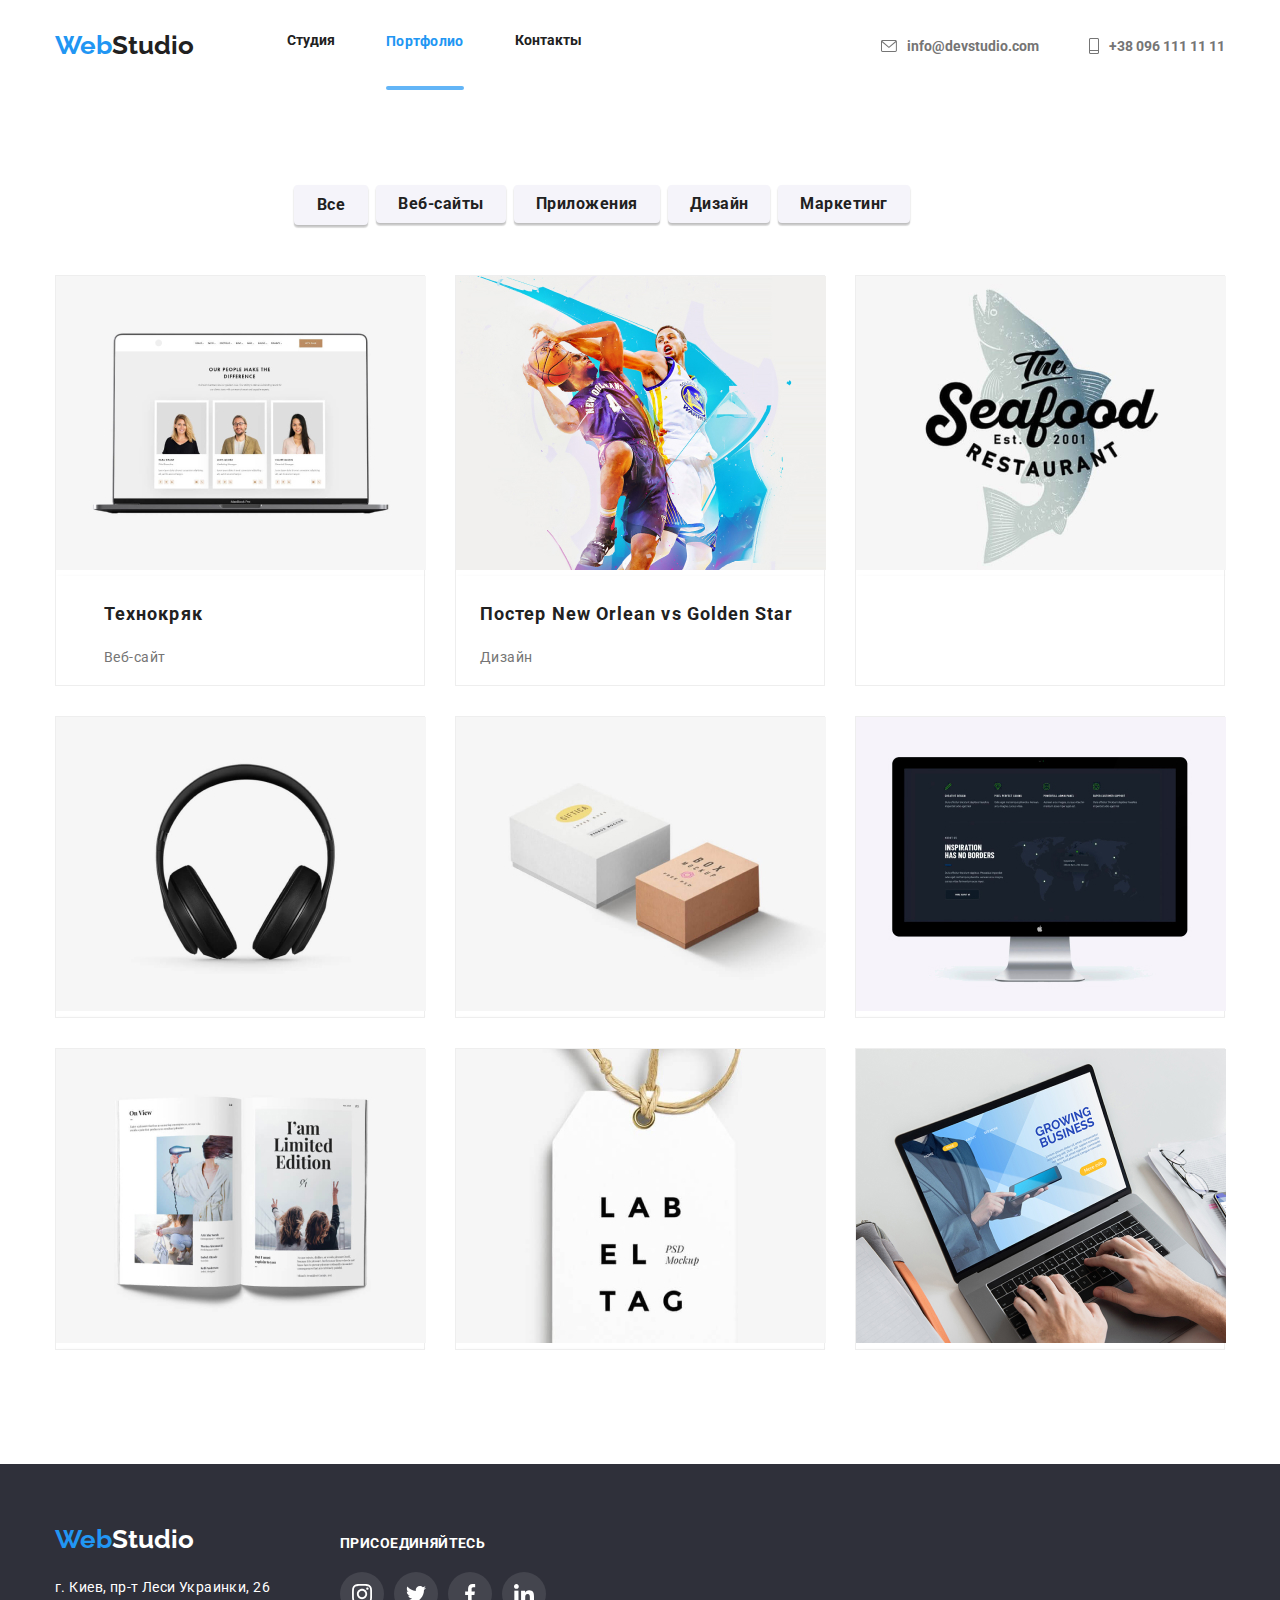
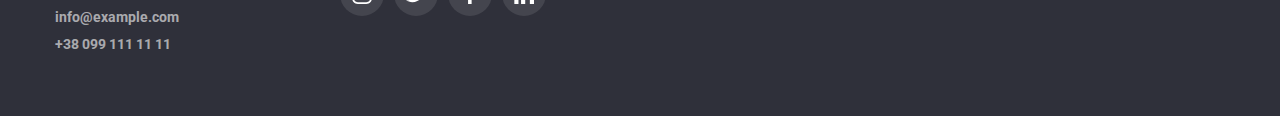
==== commit 0a8b251b: "res-work-04" ====
--- a/portfolio.html
+++ b/portfolio.html
@@ -102,10 +102,19 @@
               </li>
 
               <li class="flex-element">
-                <div>
+                <div class="box">
                   <a href="./images/sport.jpg"
                     ><img src="./images/sport.jpg" width="370" alt="спорт"
-                  /></a>
+                  />
+                    <div class="overlay">
+                      <p>
+                        Технокряк это современная площадка распространения
+                        коронавируса. Компании используют эту платформу для
+                        цифрового шпионажа и атак на защищённые сервера
+                        конкурентов.
+                      </p>
+                    </div>
+                </a>
                 </div>
                 <div class="img-port">
                   <h3 class="star">Постер New Orlean vs Golden Star</h3>
@@ -114,70 +123,134 @@
               </li>
 
               <li class="flex-element">
-                <div>
+                <div class="box">
                   <a href="./images/fish.jpg"
                     ><img src="./images/fish.jpg" width="370" alt="рыба"
-                  /></a>
+                  />
+                    <div class="overlay">
+                      <p>
+                        Технокряк это современная площадка распространения
+                        коронавируса. Компании используют эту платформу для
+                        цифрового шпионажа и атак на защищённые сервера
+                        конкурентов.
+                      </p>
+                    </div>
+                </a>
                   <h3 class="h-portofolio">Ресторан Seafood</h3>
                   <p class="link-title-por">Приложение</p>
                 </div>
               </li>
 
               <li class="flex-element">
-                <div>
+                <div class="box">
                   <a href="./images/headphones.jpg"
                     ><img
                       src="./images/headphones.jpg"
                       width="370"
                       alt="наушники"
-                  /></a>
+                  />
+                  <div class="overlay">
+                    <p>
+                      Технокряк это современная площадка распространения
+                      коронавируса. Компании используют эту платформу для
+                      цифрового шпионажа и атак на защищённые сервера
+                      конкурентов.
+                    </p>
+                  </div>
+                </a>
                   <h3 class="h-portofolio">headphones</h3>
                   <p class="link-title-por">Маркетинг</p>
                 </div>
               </li>
               <li class="flex-element">
-                <div>
+                <div class="box">
                   <a href="./images/box.jpg"
                     ><img src="./images/box.jpg" width="370" alt="коробка"
-                  /></a>
+                  />
+                  <div class="overlay">
+                    <p>
+                      Технокряк это современная площадка распространения
+                      коронавируса. Компании используют эту платформу для
+                      цифрового шпионажа и атак на защищённые сервера
+                      конкурентов.
+                    </p>
+                  </div>
+                </a>
                   <h3 class="h-portofolio">Маркетинг</h3>
                   <p class="link-title-por">Приложение</p>
                 </div>
               </li>
 
               <li class="flex-element">
-                <div>
+                <div class="box">
                   <a href="./images/monitor.jpg"
                     ><img src="./images/monitor.jpg" width="370" alt="монитор"
-                  /></a>
+                  />
+                    <div class="overlay">
+                      <p>
+                        Технокряк это современная площадка распространения
+                        коронавируса. Компании используют эту платформу для
+                        цифрового шпионажа и атак на защищённые сервера
+                        конкурентов.
+                      </p>
+                    </div>
+                </a>
                   <h3 class="h-portofolio">Inspiration has no Borders</h3>
                   <p class="link-title-por">Веб-сайт</p>
                 </div>
               </li>
 
               <li class="flex-element">
-                <div>
+                <div class="box">
+                  <a href="./images/books.jpg">
                   <img src="./images/books.jpg" width="370" alt="книги" />
+                  <div class="overlay">
+                    <p>
+                      Технокряк это современная площадка распространения
+                      коронавируса. Компании используют эту платформу для
+                      цифрового шпионажа и атак на защищённые сервера
+                      конкурентов.
+                    </p>
+                  </div>
+                </a>
                   <h3 class="h-portofolio">Издание Limited Edition</h3>
                   <p class="link-title-por">Дизайн</p>
                 </div>
               </li>
 
               <li class="flex-element">
-                <div>
+                <div class="box">
                   <a href="./images/trinket.jpg"
                     ><img src="./images/trinket.jpg" width="370" alt="брелок"
-                  /></a>
+                  />
+                <div class="overlay">
+                  <p>
+                    Технокряк это современная площадка распространения
+                    коронавируса. Компании используют эту платформу для
+                    цифрового шпионажа и атак на защищённые сервера
+                    конкурентов.
+                  </p>
+                </div>
+                </a>
                   <h3 class="h-portofolio">Проект LAB</h3>
                   <p class="link-title-por">Маркетинг</p>
                 </div>
               </li>
 
               <li class="flex-element">
-                <div>
+                <div class="box">
                   <a href="./images/nootbook.jpg"
                     ><img src="./images/nootbook.jpg" width="370" alt="ноутбук"
-                  /></a>
+                  />
+                    <div class="overlay">
+                      <p>
+                        Технокряк это современная площадка распространения
+                        коронавируса. Компании используют эту платформу для
+                        цифрового шпионажа и атак на защищённые сервера
+                        конкурентов.
+                      </p>
+                    </div>
+                </a>
                   <h3 class="h-portofolio">Growing Business</h3>
                   <p class="link-title-por">Приложение</p>
                 </div>
